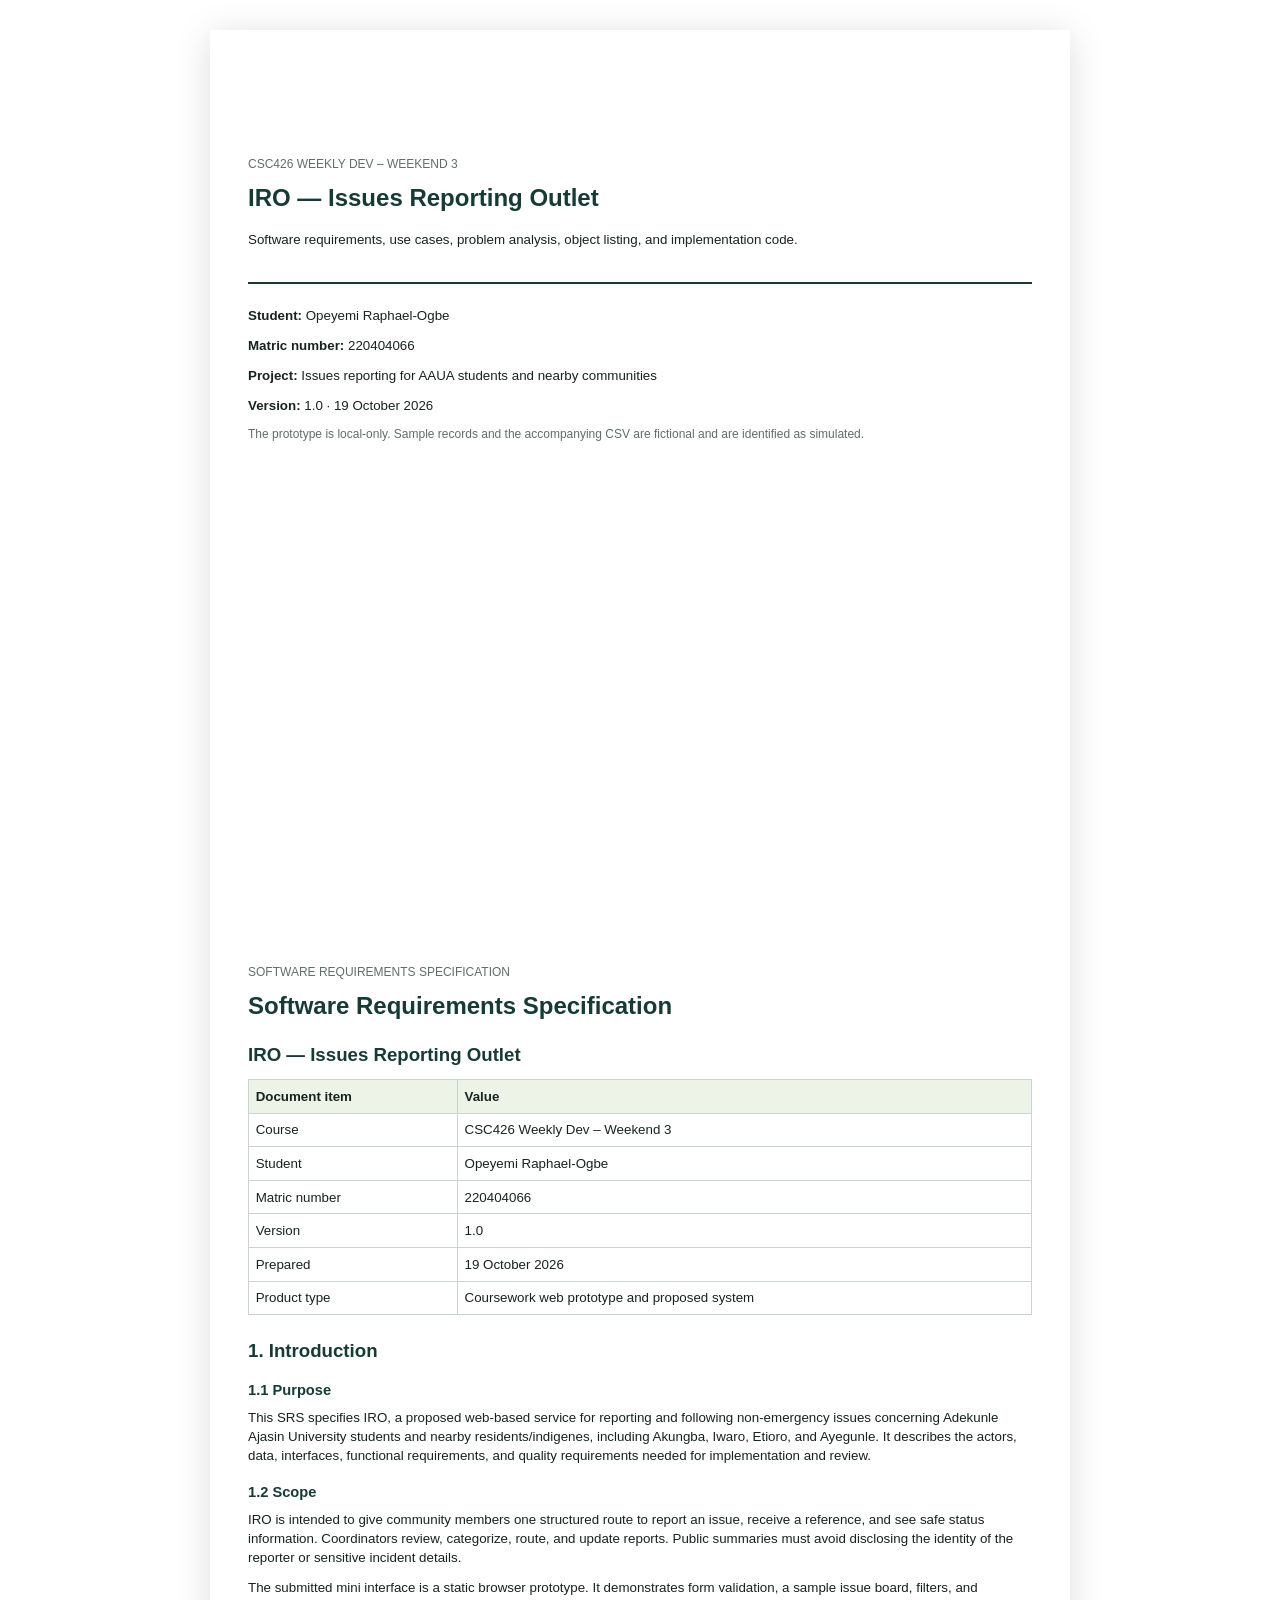
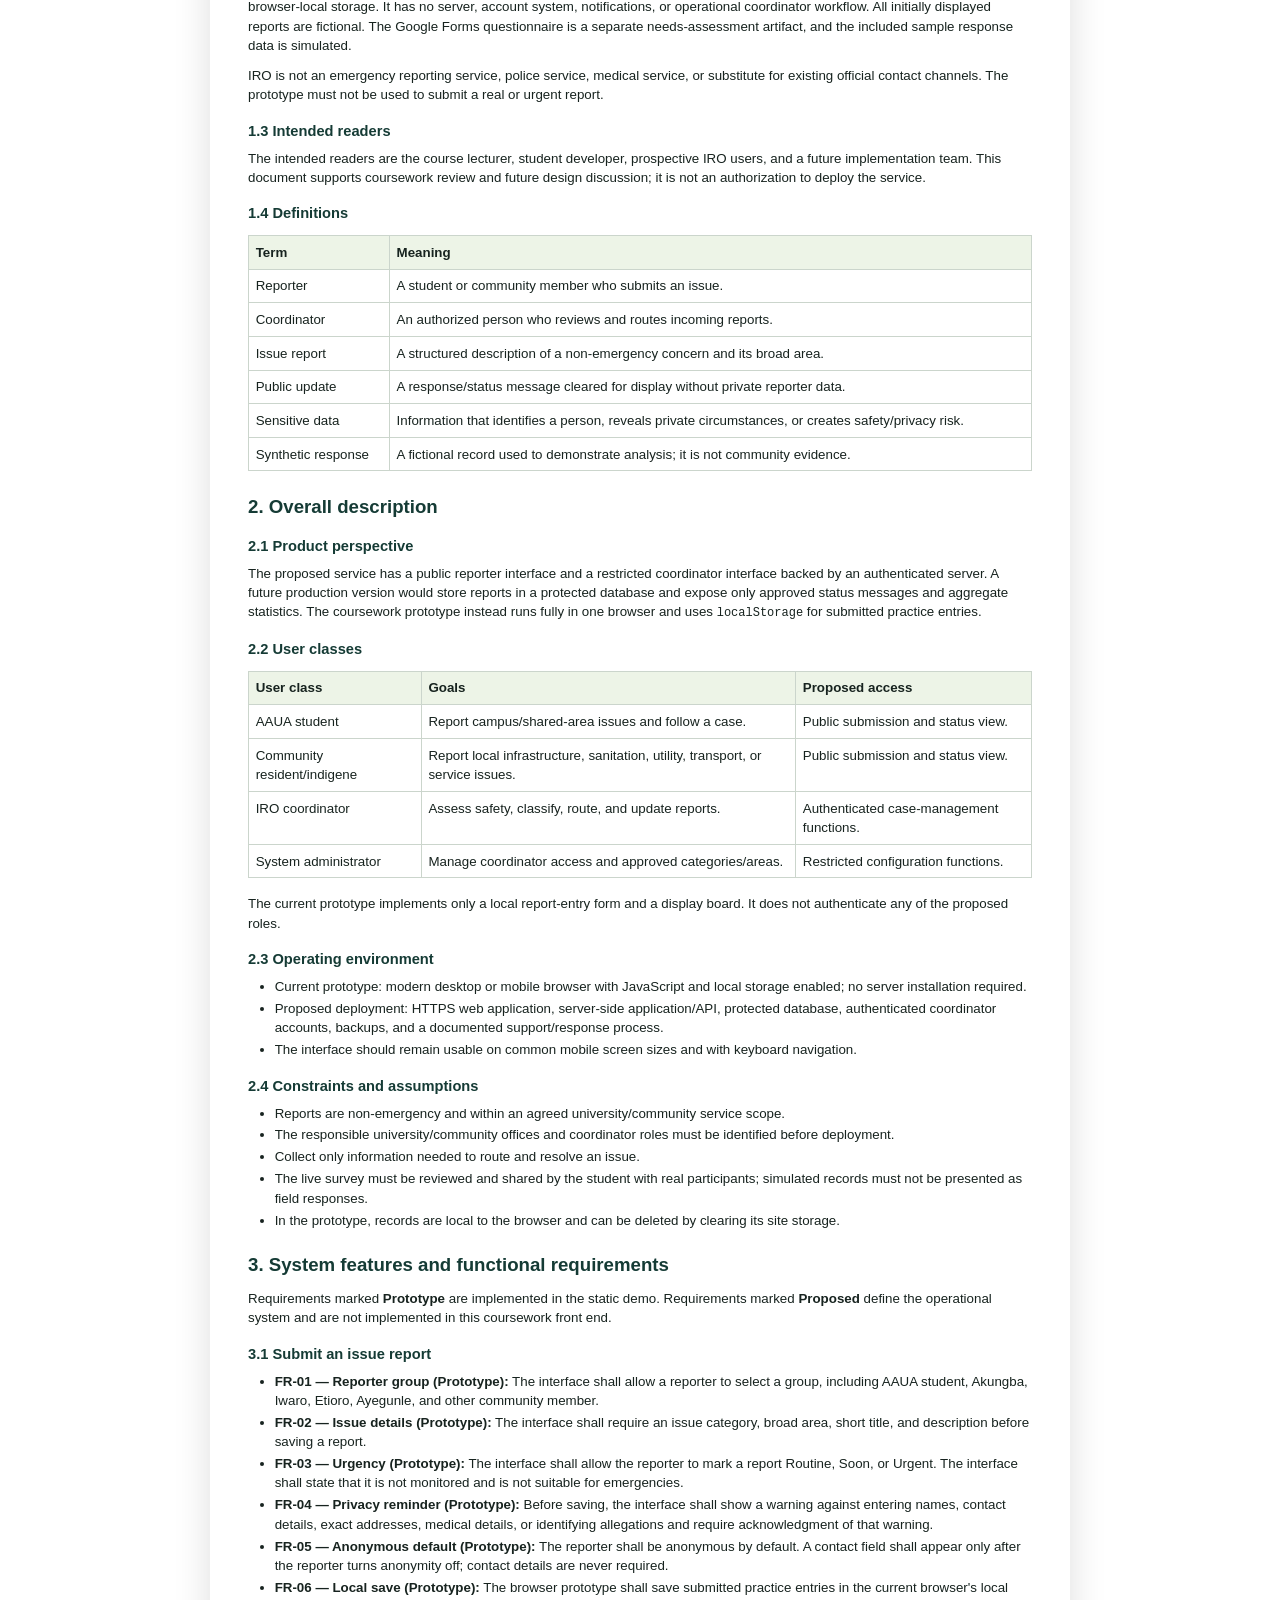
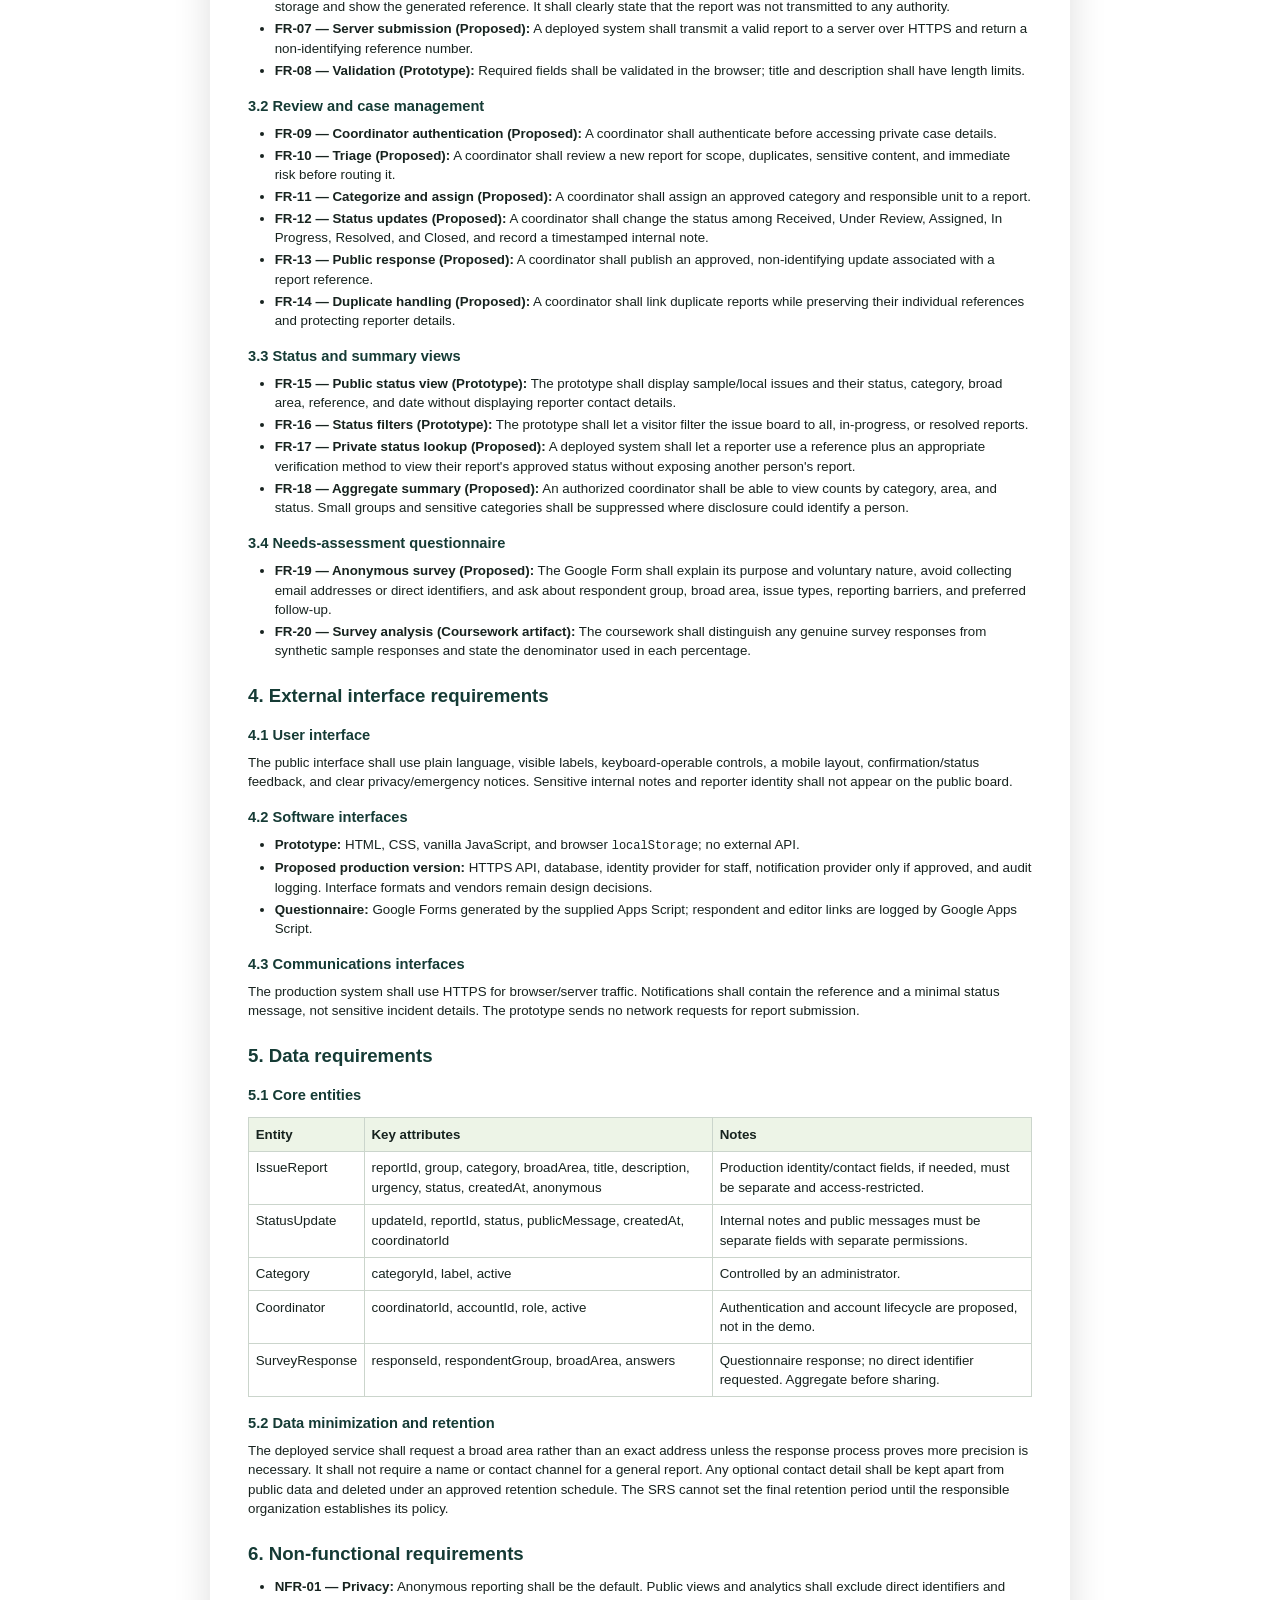
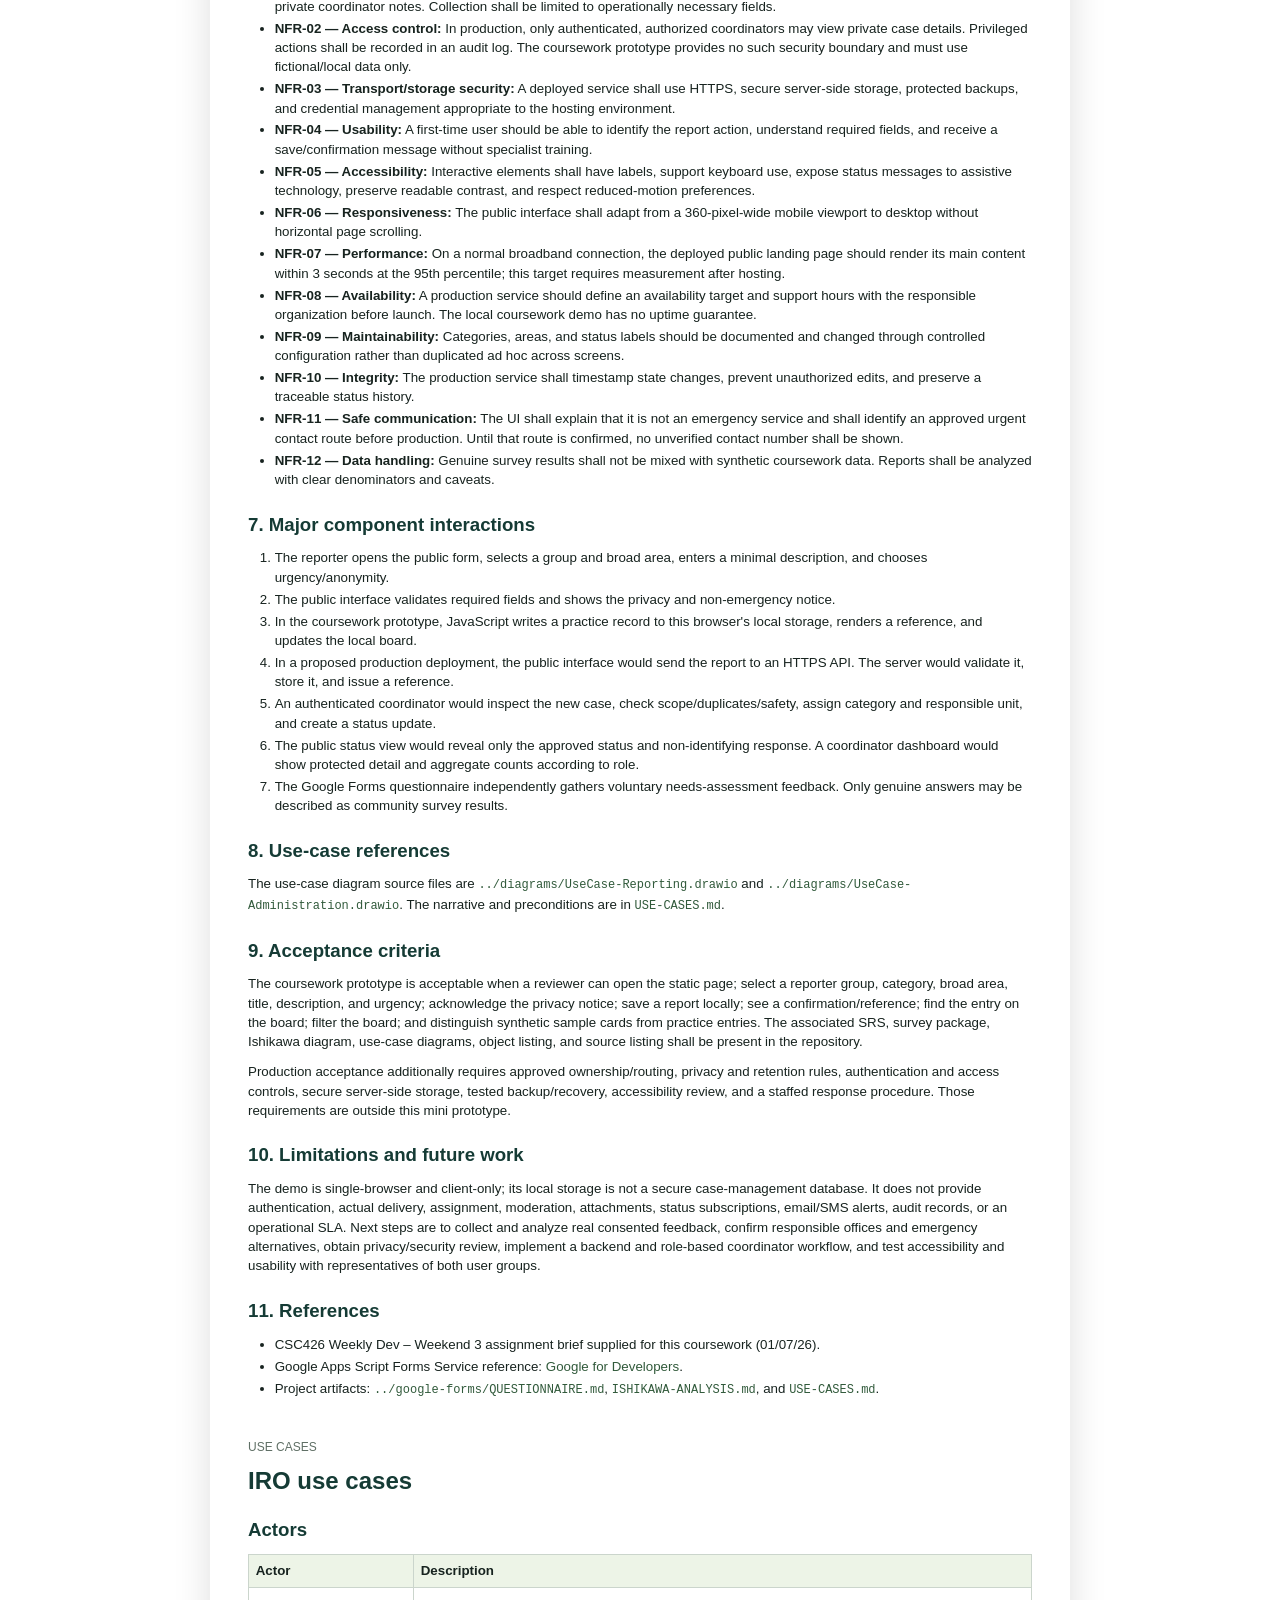
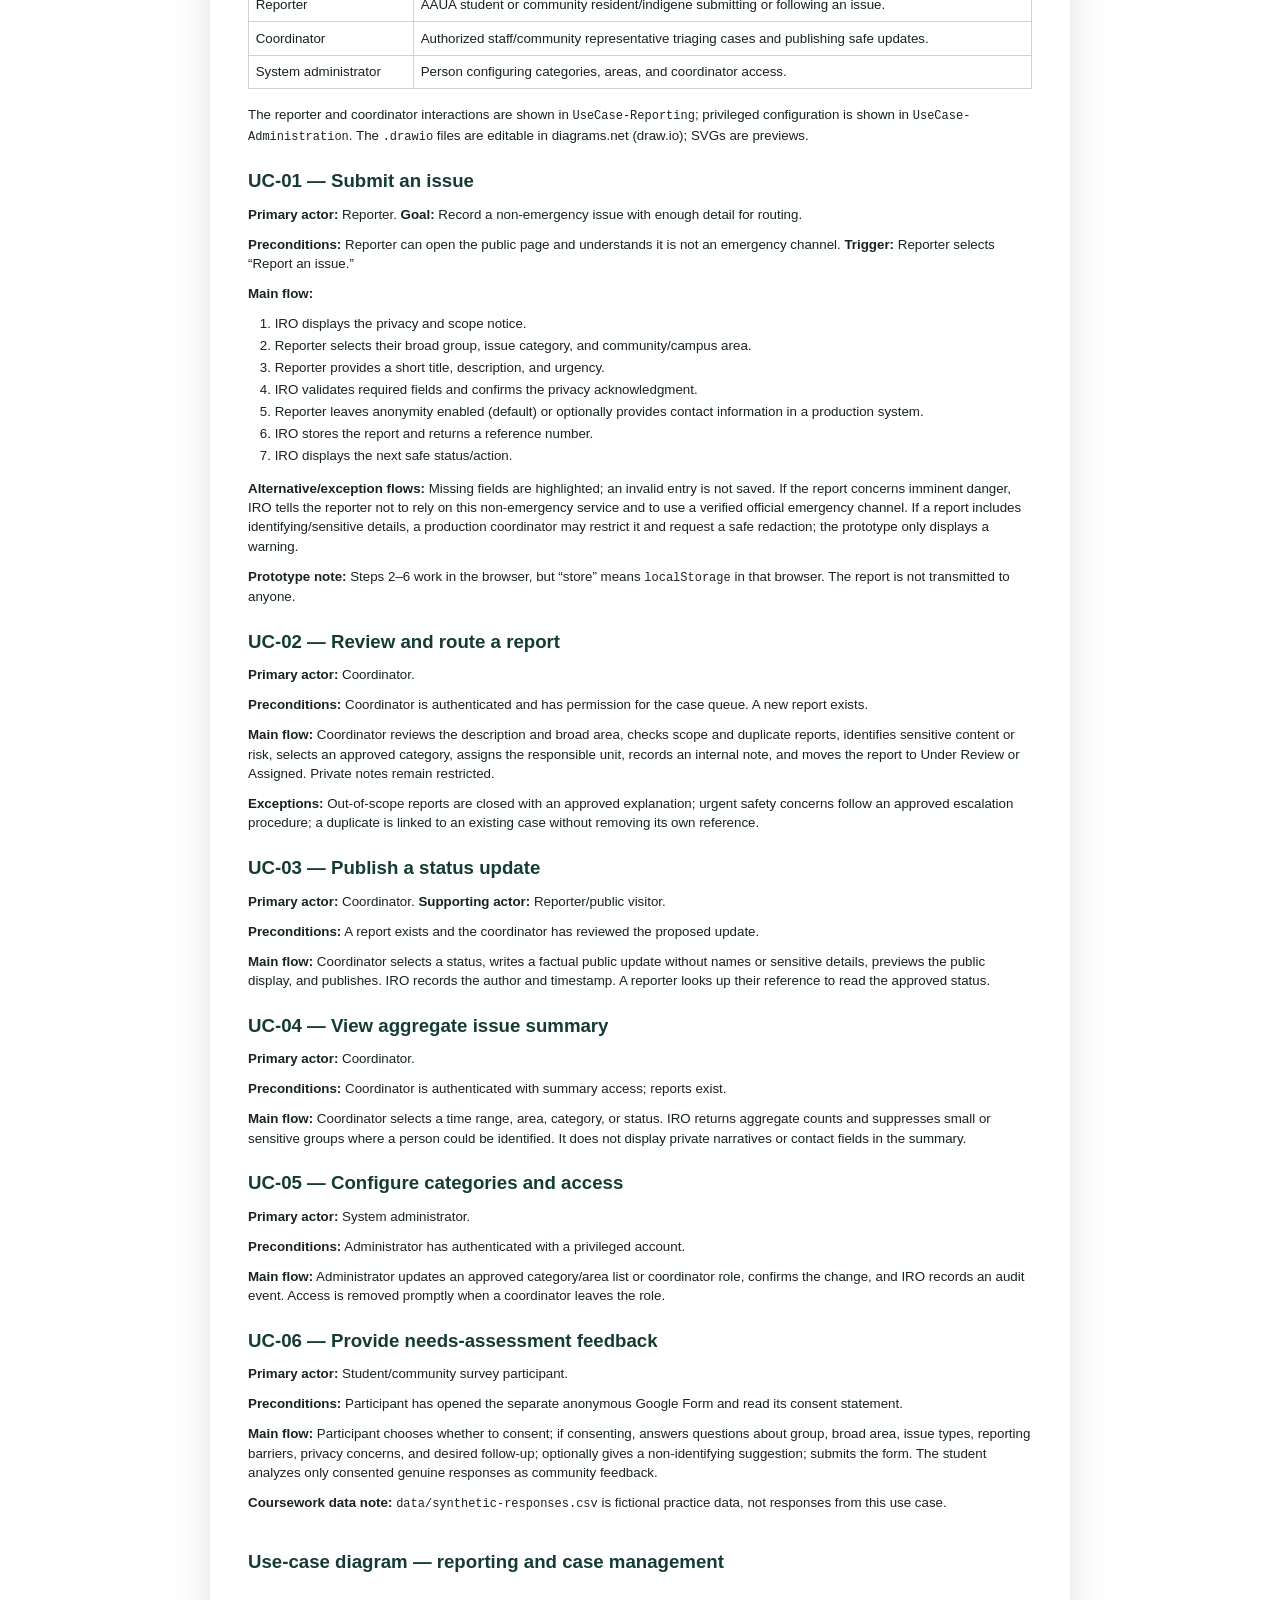
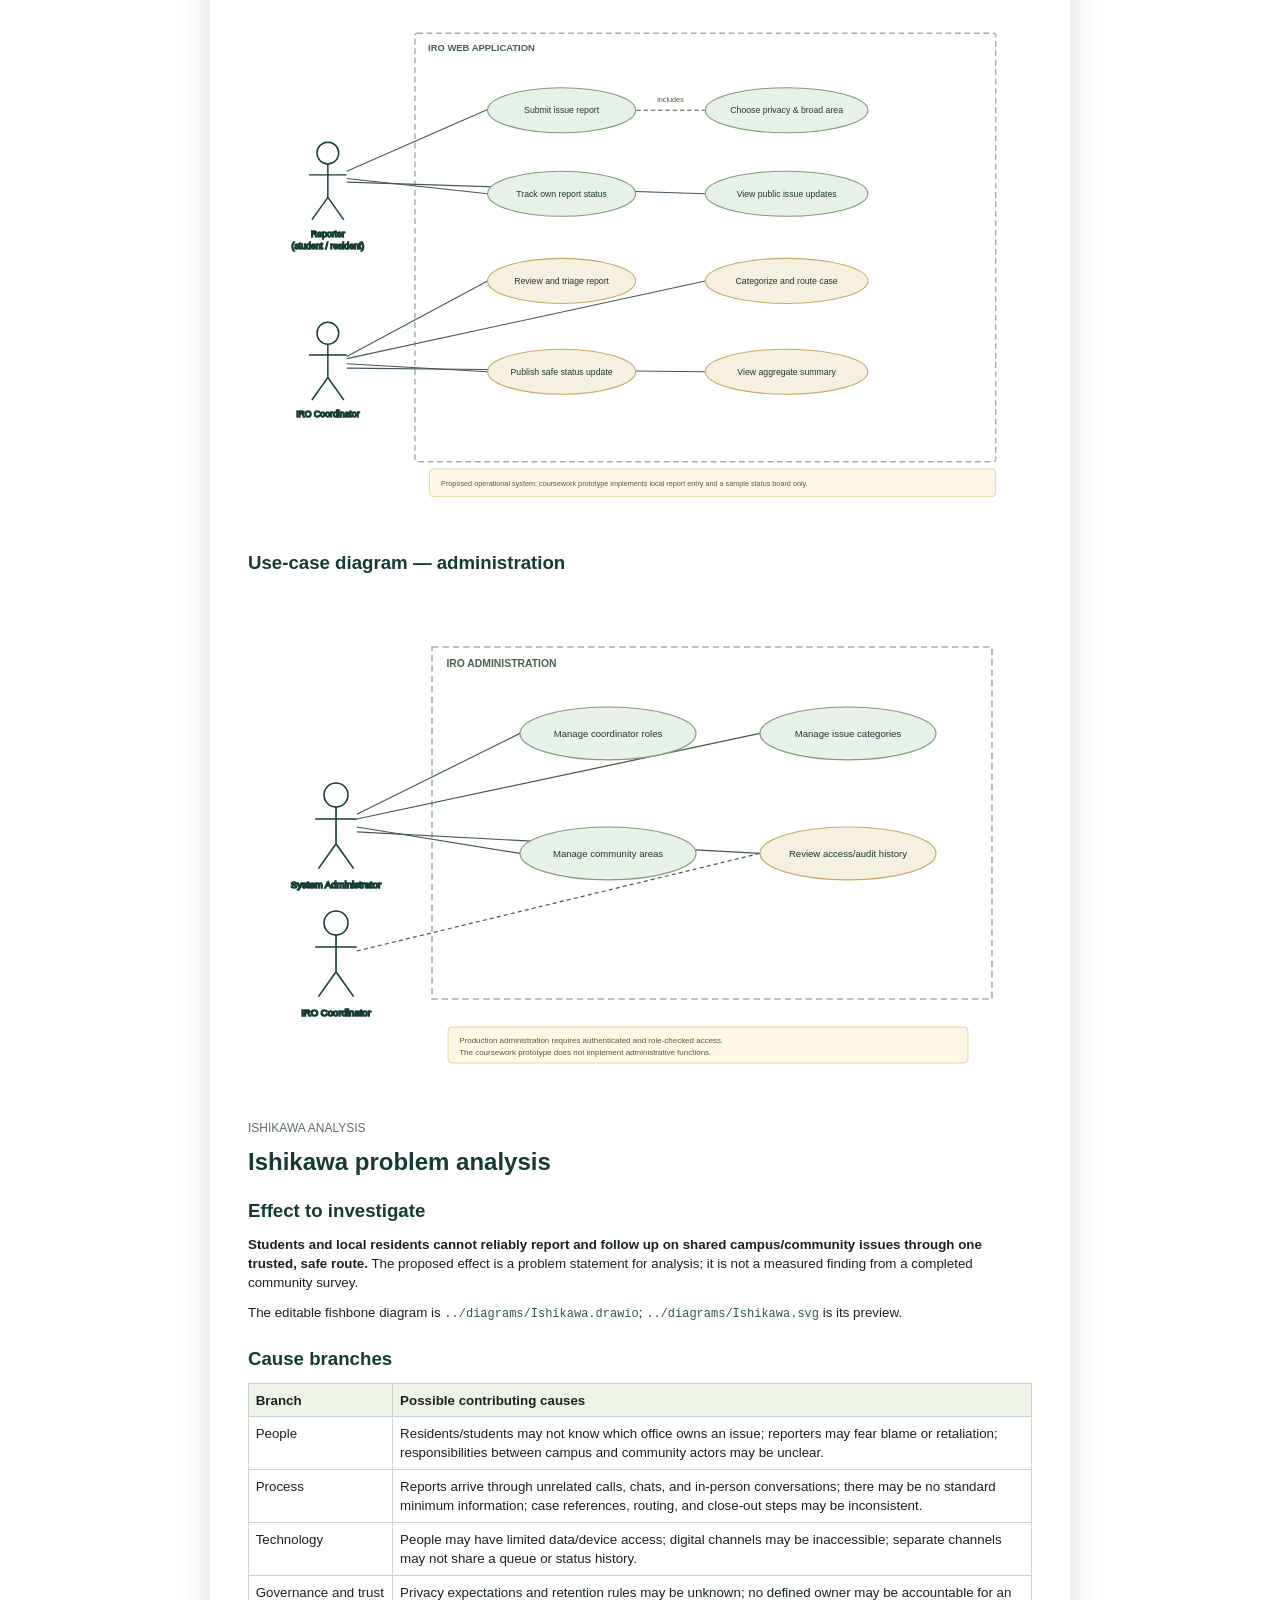
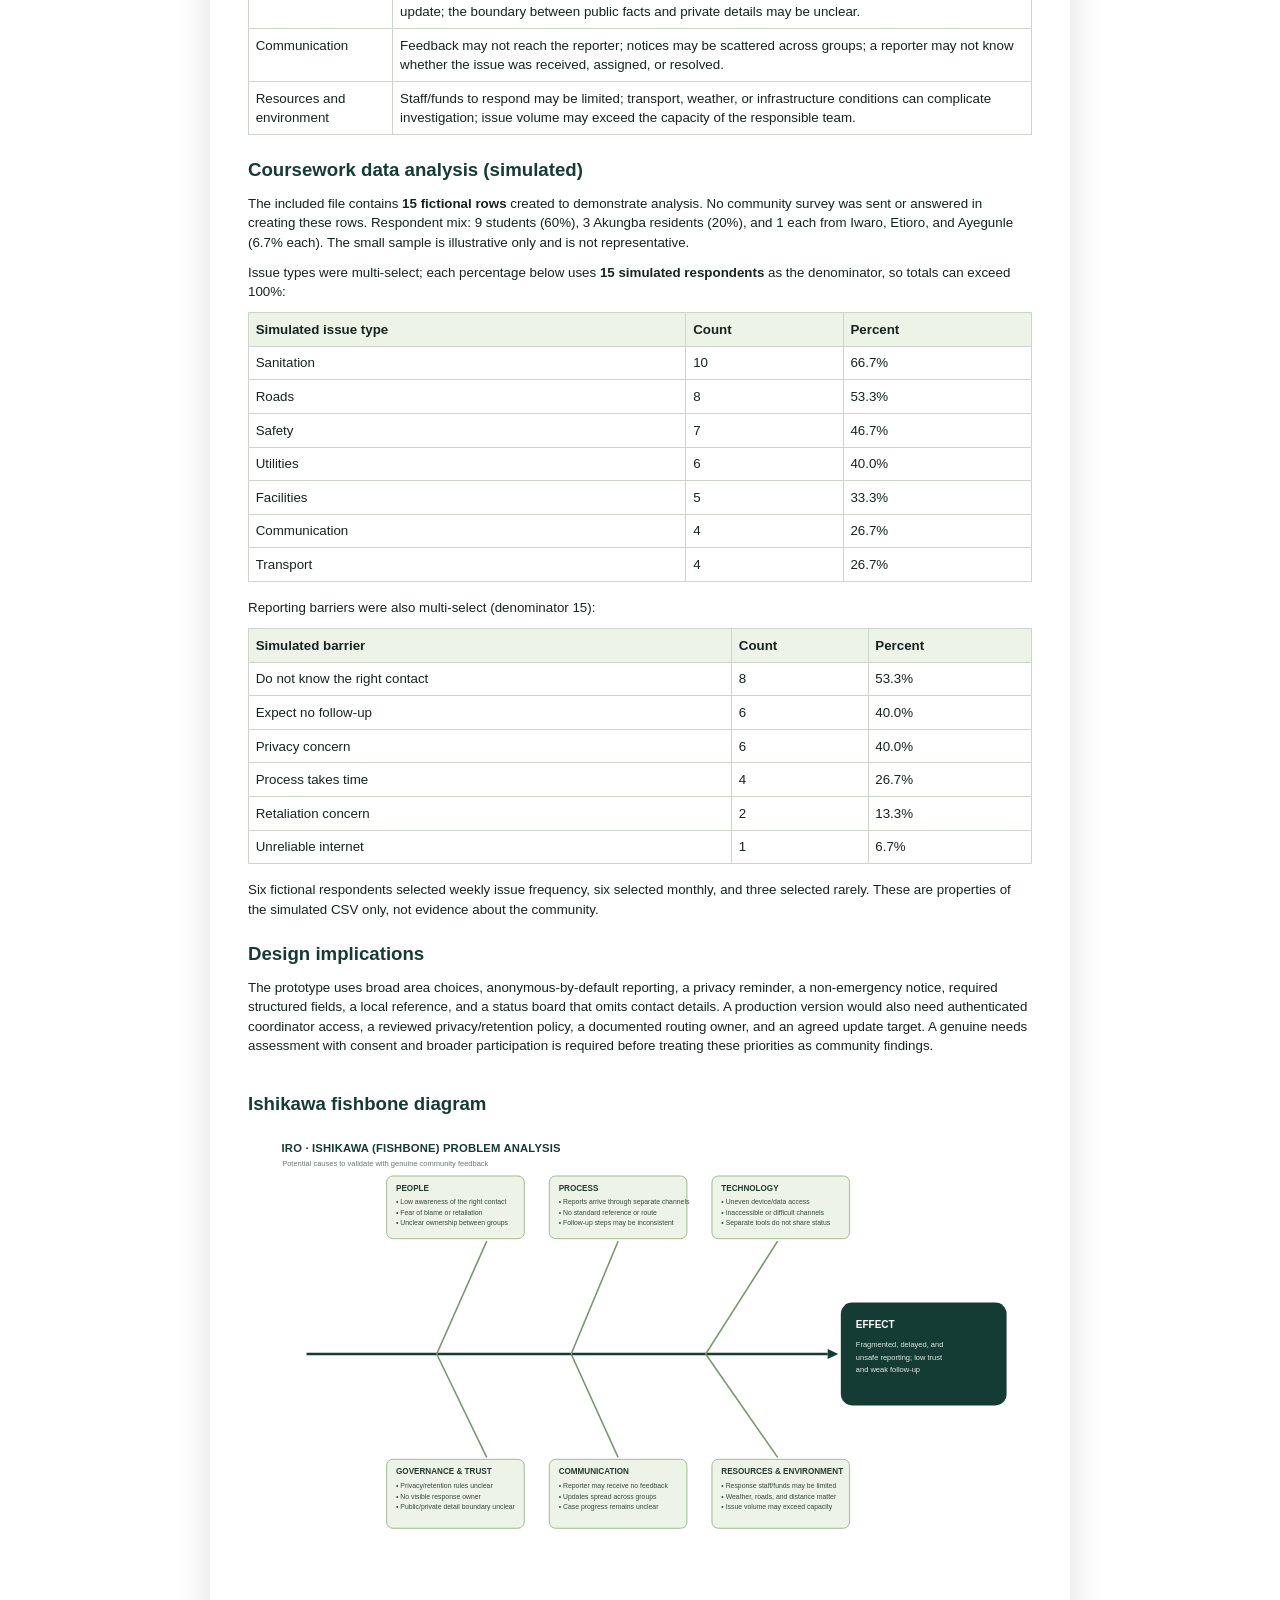
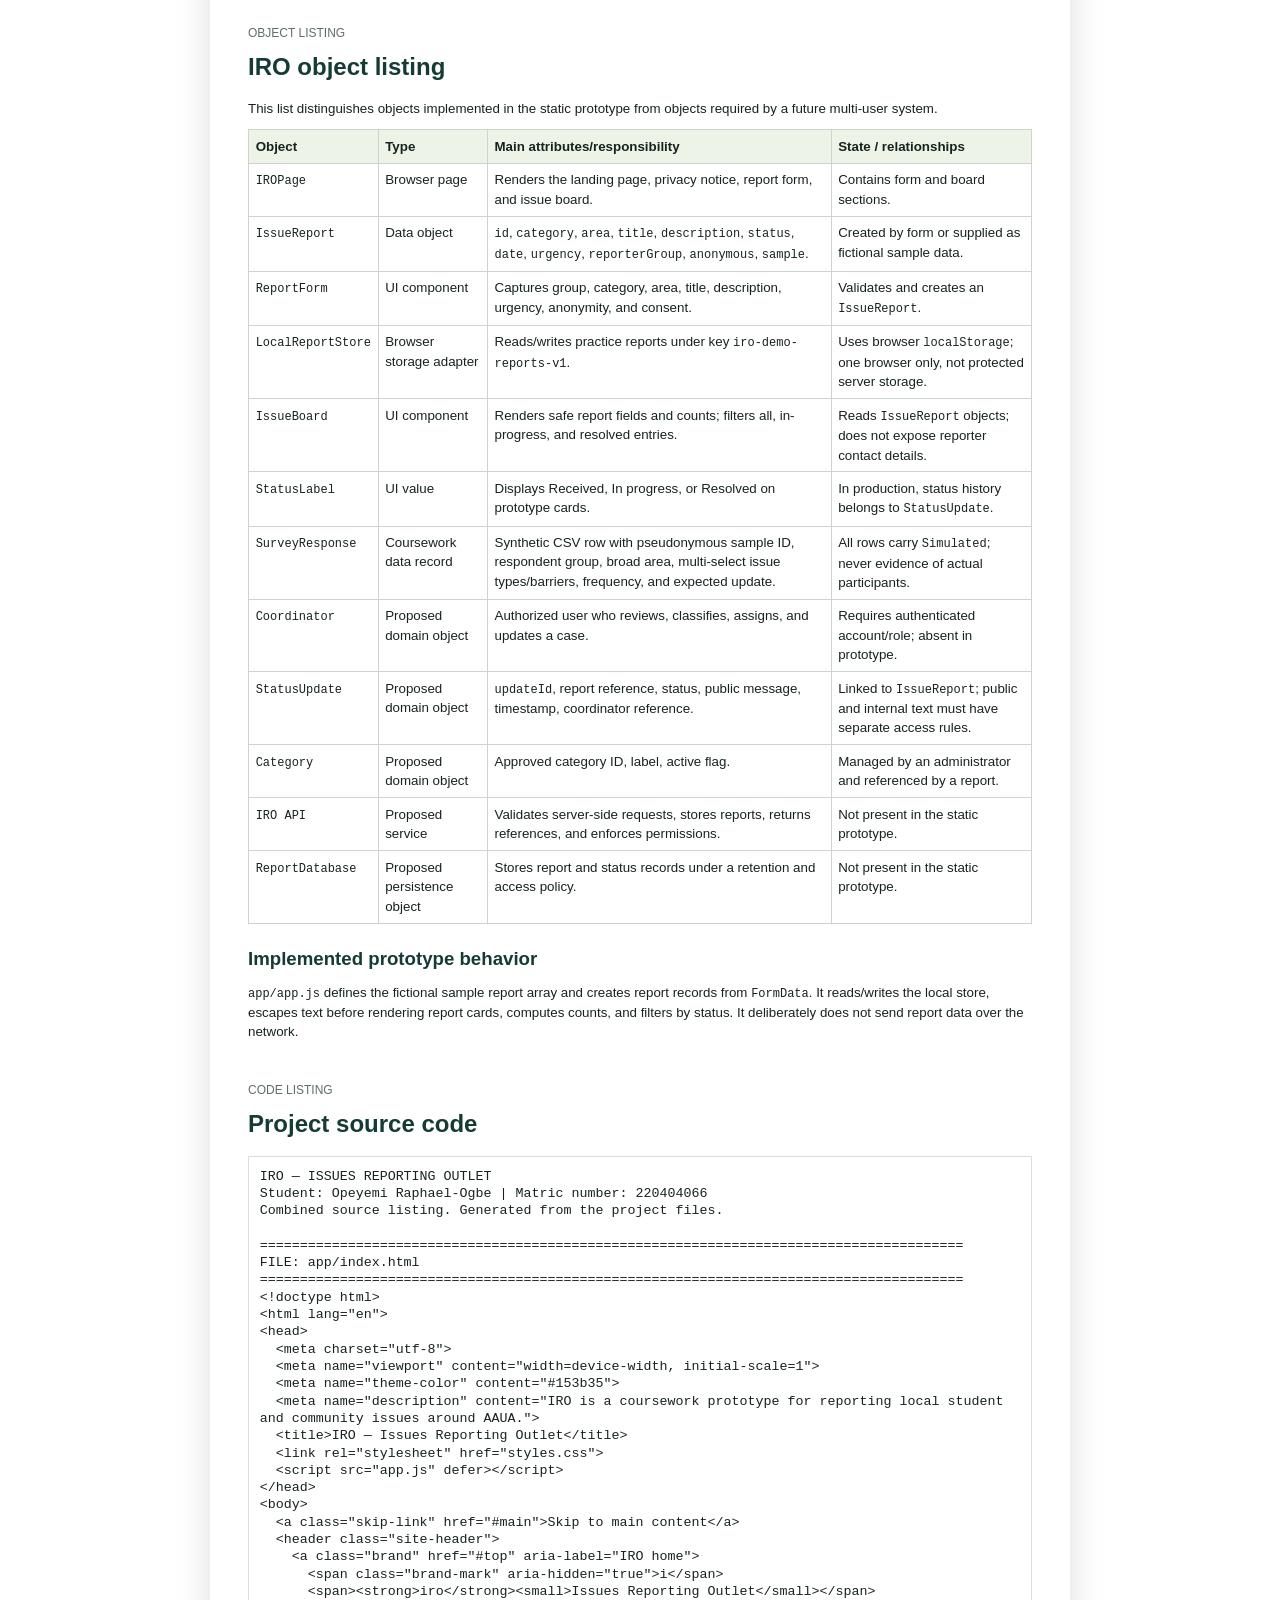
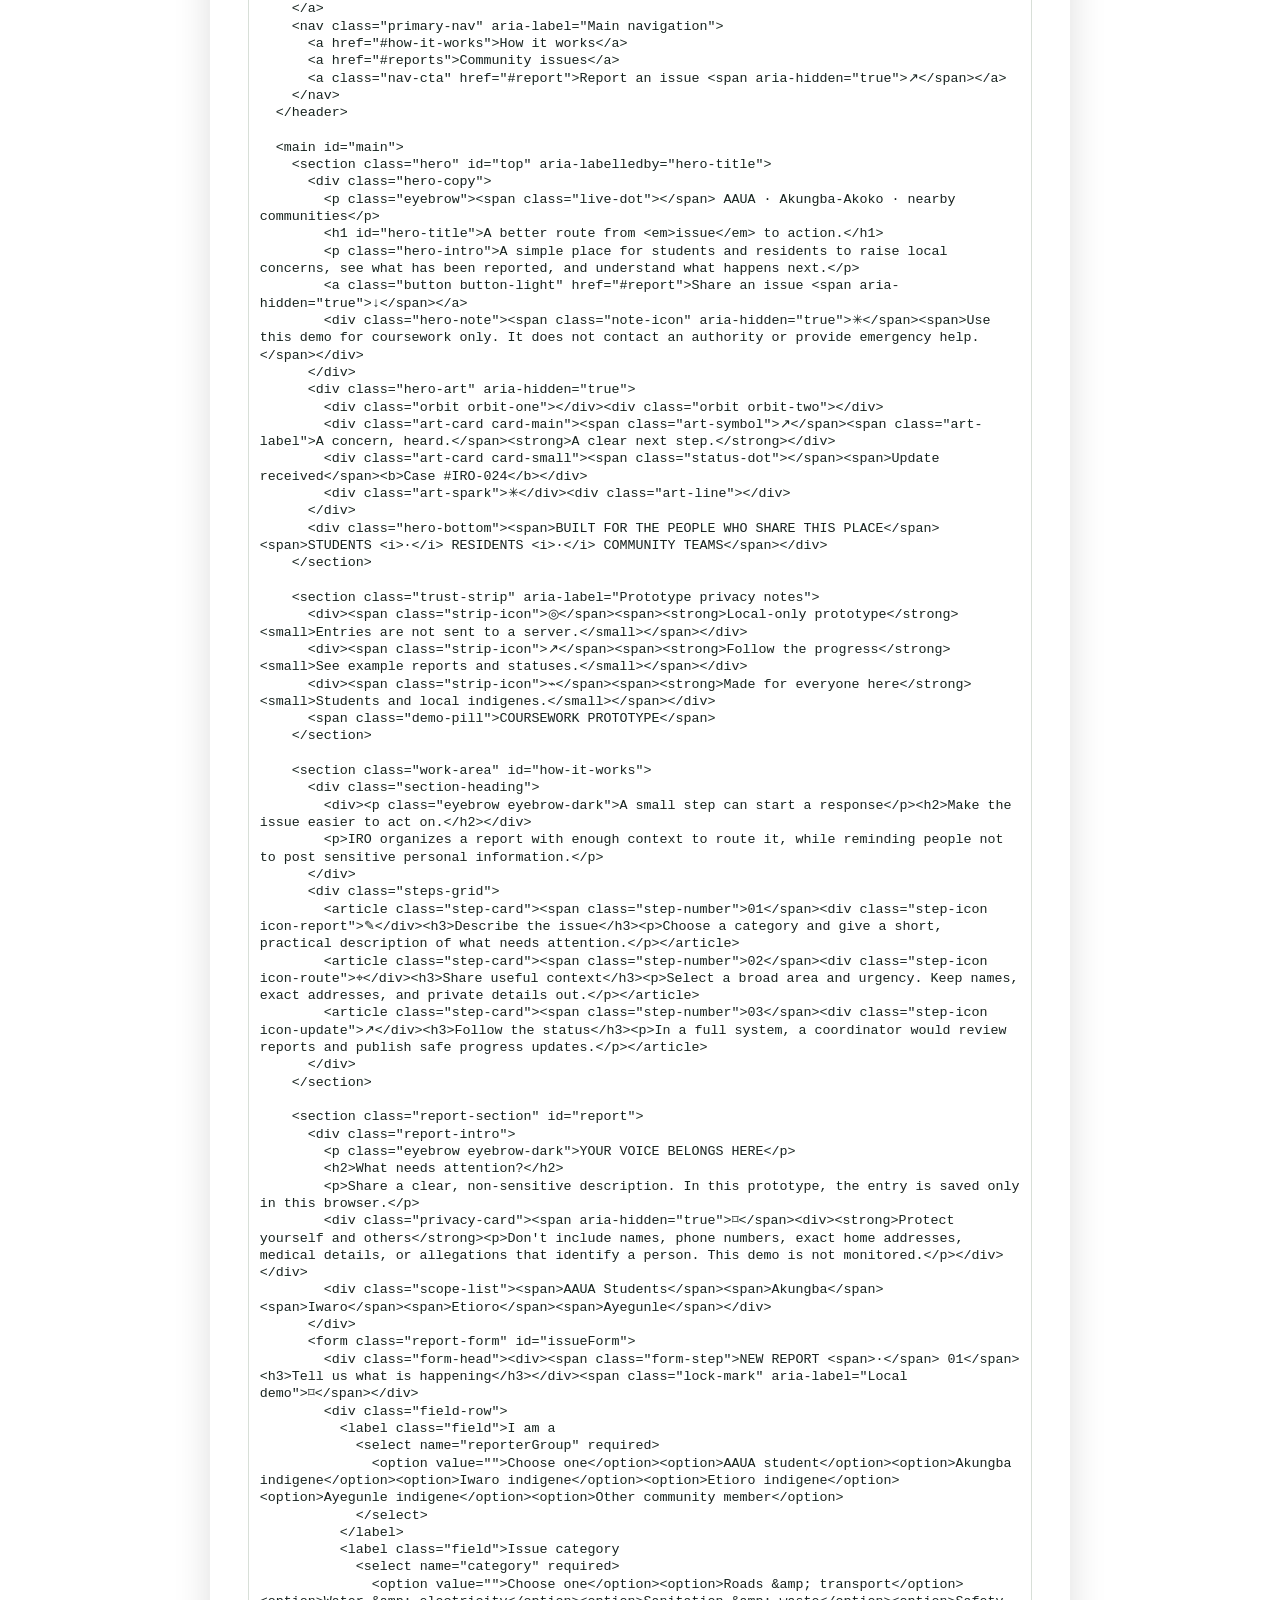
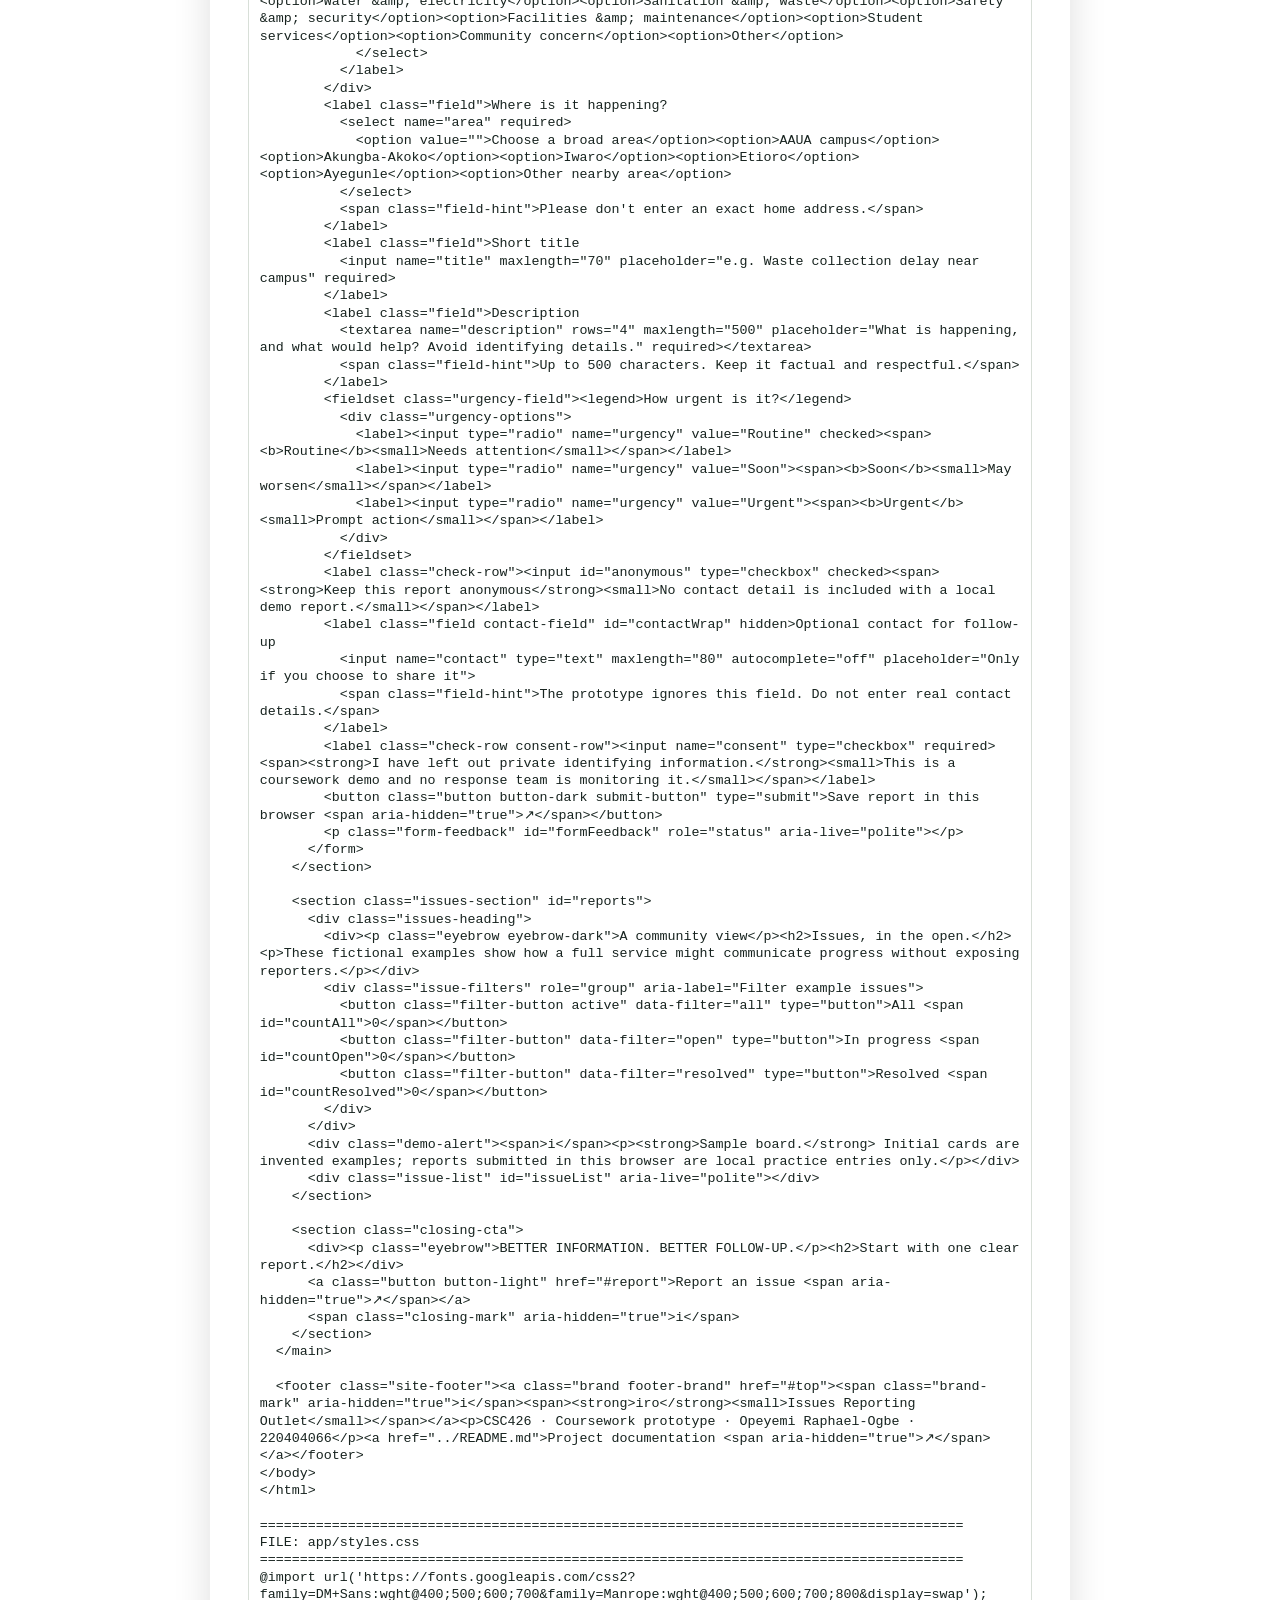
==== docs/SUBMISSION-PACK.html @ 33ea8d4f "Build IRO coursework prototype and documentation" ====
<!doctype html>
<html lang="en"><head><meta charset="utf-8"><meta name="viewport" content="width=device-width,initial-scale=1">
<title>IRO Coursework Submission Pack</title><style>
@page{size:A4;margin:16mm} @page wide{size:A4 landscape;margin:14mm}
*{box-sizing:border-box}body{font:10pt/1.45 Arial,Helvetica,sans-serif;color:#17231f;max-width:100%;margin:0}
h1{font-size:18pt;line-height:1.15;color:#153b35;margin:0 0 14pt}h2{font-size:14pt;color:#153b35;margin:16pt 0 8pt;break-after:avoid}
h3{font-size:11pt;color:#153b35;margin:12pt 0 5pt;break-after:avoid}h4{font-size:10pt;color:#153b35;margin:10pt 0 5pt}
p,li,td,th,blockquote{font-size:10pt}p{margin:5pt 0 8pt}ul,ol{padding-left:20pt;margin:5pt 0 10pt}li{margin:2pt 0}
table{border-collapse:collapse;width:100%;margin:8pt 0 12pt;break-inside:auto}tr{break-inside:avoid}td,th{border:1px solid #cbd5cc;padding:5pt;text-align:left;vertical-align:top}th{background:#edf4e7}
blockquote{margin:8pt 0;padding:7pt 11pt;border-left:3px solid #9bb78b;background:#f5f8f2}code,pre{font-family:"Courier New",monospace}pre{white-space:pre-wrap;overflow-wrap:anywhere;border:1px solid #d8dfd8;padding:8pt;line-height:1.3;break-inside:auto}code{font-size:9pt}pre code{font-size:10pt}a{color:#315a3b;text-decoration:none}hr{border:0;border-top:1px solid #ccd5cc;margin:13pt 0}
.page-break{break-before:page}.diagram-page{page:wide;break-before:page;text-align:center}.diagram-page img{width:100%;height:auto;max-height:175mm;object-fit:contain}.diagram-page h2{text-align:left}
.cover{padding-top:25mm;min-height:230mm}.cover .meta{border-top:2px solid #153b35;padding-top:12pt;margin-top:24pt}.small-note{font-size:9pt;color:#5f6f65}
@media screen{body{max-width:860px;margin:30px auto;padding:25px 38px;background:white;box-shadow:0 5px 35px #0002}.diagram-page{margin-top:35px}.page-break{margin-top:40px}}
</style></head><body>
<section class="cover"><p class="small-note">CSC426 WEEKLY DEV – WEEKEND 3</p><h1>IRO — Issues Reporting Outlet</h1><p>Software requirements, use cases, problem analysis, object listing, and implementation code.</p><div class="meta"><p><strong>Student:</strong> Opeyemi Raphael-Ogbe</p><p><strong>Matric number:</strong> 220404066</p><p><strong>Project:</strong> Issues reporting for AAUA students and nearby communities</p><p><strong>Version:</strong> 1.0 · 19 October 2026</p></div><p class="small-note">The prototype is local-only. Sample records and the accompanying CSV are fictional and are identified as simulated.</p></section>

<section class="page-break"><p class="small-note">SOFTWARE REQUIREMENTS SPECIFICATION</p><h1>Software Requirements Specification</h1>
<h2>IRO — Issues Reporting Outlet</h2>
<table><thead><tr><th>Document item</th><th>Value</th></tr></thead><tbody>
<tr><td>Course</td><td>CSC426 Weekly Dev – Weekend 3</td></tr>
<tr><td>Student</td><td>Opeyemi Raphael-Ogbe</td></tr>
<tr><td>Matric number</td><td>220404066</td></tr>
<tr><td>Version</td><td>1.0</td></tr>
<tr><td>Prepared</td><td>19 October 2026</td></tr>
<tr><td>Product type</td><td>Coursework web prototype and proposed system</td></tr>
</tbody></table>
<h2>1. Introduction</h2>
<h3>1.1 Purpose</h3>
<p>This SRS specifies IRO, a proposed web-based service for reporting and following non-emergency issues concerning Adekunle Ajasin University students and nearby residents/indigenes, including Akungba, Iwaro, Etioro, and Ayegunle. It describes the actors, data, interfaces, functional requirements, and quality requirements needed for implementation and review.</p>
<h3>1.2 Scope</h3>
<p>IRO is intended to give community members one structured route to report an issue, receive a reference, and see safe status information. Coordinators review, categorize, route, and update reports. Public summaries must avoid disclosing the identity of the reporter or sensitive incident details.</p>
<p>The submitted mini interface is a static browser prototype. It demonstrates form validation, a sample issue board, filters, and browser-local storage. It has no server, account system, notifications, or operational coordinator workflow. All initially displayed reports are fictional. The Google Forms questionnaire is a separate needs-assessment artifact, and the included sample response data is simulated.</p>
<p>IRO is not an emergency reporting service, police service, medical service, or substitute for existing official contact channels. The prototype must not be used to submit a real or urgent report.</p>
<h3>1.3 Intended readers</h3>
<p>The intended readers are the course lecturer, student developer, prospective IRO users, and a future implementation team. This document supports coursework review and future design discussion; it is not an authorization to deploy the service.</p>
<h3>1.4 Definitions</h3>
<table><thead><tr><th>Term</th><th>Meaning</th></tr></thead><tbody>
<tr><td>Reporter</td><td>A student or community member who submits an issue.</td></tr>
<tr><td>Coordinator</td><td>An authorized person who reviews and routes incoming reports.</td></tr>
<tr><td>Issue report</td><td>A structured description of a non-emergency concern and its broad area.</td></tr>
<tr><td>Public update</td><td>A response/status message cleared for display without private reporter data.</td></tr>
<tr><td>Sensitive data</td><td>Information that identifies a person, reveals private circumstances, or creates safety/privacy risk.</td></tr>
<tr><td>Synthetic response</td><td>A fictional record used to demonstrate analysis; it is not community evidence.</td></tr>
</tbody></table>
<h2>2. Overall description</h2>
<h3>2.1 Product perspective</h3>
<p>The proposed service has a public reporter interface and a restricted coordinator interface backed by an authenticated server. A future production version would store reports in a protected database and expose only approved status messages and aggregate statistics. The coursework prototype instead runs fully in one browser and uses <code>localStorage</code> for submitted practice entries.</p>
<h3>2.2 User classes</h3>
<table><thead><tr><th>User class</th><th>Goals</th><th>Proposed access</th></tr></thead><tbody>
<tr><td>AAUA student</td><td>Report campus/shared-area issues and follow a case.</td><td>Public submission and status view.</td></tr>
<tr><td>Community resident/indigene</td><td>Report local infrastructure, sanitation, utility, transport, or service issues.</td><td>Public submission and status view.</td></tr>
<tr><td>IRO coordinator</td><td>Assess safety, classify, route, and update reports.</td><td>Authenticated case-management functions.</td></tr>
<tr><td>System administrator</td><td>Manage coordinator access and approved categories/areas.</td><td>Restricted configuration functions.</td></tr>
</tbody></table>
<p>The current prototype implements only a local report-entry form and a display board. It does not authenticate any of the proposed roles.</p>
<h3>2.3 Operating environment</h3>
<ul>
<li>Current prototype: modern desktop or mobile browser with JavaScript and local storage enabled; no server installation required.</li>
<li>Proposed deployment: HTTPS web application, server-side application/API, protected database, authenticated coordinator accounts, backups, and a documented support/response process.</li>
<li>The interface should remain usable on common mobile screen sizes and with keyboard navigation.</li>
</ul>
<h3>2.4 Constraints and assumptions</h3>
<ul>
<li>Reports are non-emergency and within an agreed university/community service scope.</li>
<li>The responsible university/community offices and coordinator roles must be identified before deployment.</li>
<li>Collect only information needed to route and resolve an issue.</li>
<li>The live survey must be reviewed and shared by the student with real participants; simulated records must not be presented as field responses.</li>
<li>In the prototype, records are local to the browser and can be deleted by clearing its site storage.</li>
</ul>
<h2>3. System features and functional requirements</h2>
<p>Requirements marked <strong>Prototype</strong> are implemented in the static demo. Requirements marked <strong>Proposed</strong> define the operational system and are not implemented in this coursework front end.</p>
<h3>3.1 Submit an issue report</h3>
<ul>
<li><strong>FR-01 — Reporter group (Prototype):</strong> The interface shall allow a reporter to select a group, including AAUA student, Akungba, Iwaro, Etioro, Ayegunle, and other community member.</li>
<li><strong>FR-02 — Issue details (Prototype):</strong> The interface shall require an issue category, broad area, short title, and description before saving a report.</li>
<li><strong>FR-03 — Urgency (Prototype):</strong> The interface shall allow the reporter to mark a report Routine, Soon, or Urgent. The interface shall state that it is not monitored and is not suitable for emergencies.</li>
<li><strong>FR-04 — Privacy reminder (Prototype):</strong> Before saving, the interface shall show a warning against entering names, contact details, exact addresses, medical details, or identifying allegations and require acknowledgment of that warning.</li>
<li><strong>FR-05 — Anonymous default (Prototype):</strong> The reporter shall be anonymous by default. A contact field shall appear only after the reporter turns anonymity off; contact details are never required.</li>
<li><strong>FR-06 — Local save (Prototype):</strong> The browser prototype shall save submitted practice entries in the current browser's local storage and show the generated reference. It shall clearly state that the report was not transmitted to any authority.</li>
<li><strong>FR-07 — Server submission (Proposed):</strong> A deployed system shall transmit a valid report to a server over HTTPS and return a non-identifying reference number.</li>
<li><strong>FR-08 — Validation (Prototype):</strong> Required fields shall be validated in the browser; title and description shall have length limits.</li>
</ul>
<h3>3.2 Review and case management</h3>
<ul>
<li><strong>FR-09 — Coordinator authentication (Proposed):</strong> A coordinator shall authenticate before accessing private case details.</li>
<li><strong>FR-10 — Triage (Proposed):</strong> A coordinator shall review a new report for scope, duplicates, sensitive content, and immediate risk before routing it.</li>
<li><strong>FR-11 — Categorize and assign (Proposed):</strong> A coordinator shall assign an approved category and responsible unit to a report.</li>
<li><strong>FR-12 — Status updates (Proposed):</strong> A coordinator shall change the status among Received, Under Review, Assigned, In Progress, Resolved, and Closed, and record a timestamped internal note.</li>
<li><strong>FR-13 — Public response (Proposed):</strong> A coordinator shall publish an approved, non-identifying update associated with a report reference.</li>
<li><strong>FR-14 — Duplicate handling (Proposed):</strong> A coordinator shall link duplicate reports while preserving their individual references and protecting reporter details.</li>
</ul>
<h3>3.3 Status and summary views</h3>
<ul>
<li><strong>FR-15 — Public status view (Prototype):</strong> The prototype shall display sample/local issues and their status, category, broad area, reference, and date without displaying reporter contact details.</li>
<li><strong>FR-16 — Status filters (Prototype):</strong> The prototype shall let a visitor filter the issue board to all, in-progress, or resolved reports.</li>
<li><strong>FR-17 — Private status lookup (Proposed):</strong> A deployed system shall let a reporter use a reference plus an appropriate verification method to view their report's approved status without exposing another person's report.</li>
<li><strong>FR-18 — Aggregate summary (Proposed):</strong> An authorized coordinator shall be able to view counts by category, area, and status. Small groups and sensitive categories shall be suppressed where disclosure could identify a person.</li>
</ul>
<h3>3.4 Needs-assessment questionnaire</h3>
<ul>
<li><strong>FR-19 — Anonymous survey (Proposed):</strong> The Google Form shall explain its purpose and voluntary nature, avoid collecting email addresses or direct identifiers, and ask about respondent group, broad area, issue types, reporting barriers, and preferred follow-up.</li>
<li><strong>FR-20 — Survey analysis (Coursework artifact):</strong> The coursework shall distinguish any genuine survey responses from synthetic sample responses and state the denominator used in each percentage.</li>
</ul>
<h2>4. External interface requirements</h2>
<h3>4.1 User interface</h3>
<p>The public interface shall use plain language, visible labels, keyboard-operable controls, a mobile layout, confirmation/status feedback, and clear privacy/emergency notices. Sensitive internal notes and reporter identity shall not appear on the public board.</p>
<h3>4.2 Software interfaces</h3>
<ul>
<li><strong>Prototype:</strong> HTML, CSS, vanilla JavaScript, and browser <code>localStorage</code>; no external API.</li>
<li><strong>Proposed production version:</strong> HTTPS API, database, identity provider for staff, notification provider only if approved, and audit logging. Interface formats and vendors remain design decisions.</li>
<li><strong>Questionnaire:</strong> Google Forms generated by the supplied Apps Script; respondent and editor links are logged by Google Apps Script.</li>
</ul>
<h3>4.3 Communications interfaces</h3>
<p>The production system shall use HTTPS for browser/server traffic. Notifications shall contain the reference and a minimal status message, not sensitive incident details. The prototype sends no network requests for report submission.</p>
<h2>5. Data requirements</h2>
<h3>5.1 Core entities</h3>
<table><thead><tr><th>Entity</th><th>Key attributes</th><th>Notes</th></tr></thead><tbody>
<tr><td>IssueReport</td><td>reportId, group, category, broadArea, title, description, urgency, status, createdAt, anonymous</td><td>Production identity/contact fields, if needed, must be separate and access-restricted.</td></tr>
<tr><td>StatusUpdate</td><td>updateId, reportId, status, publicMessage, createdAt, coordinatorId</td><td>Internal notes and public messages must be separate fields with separate permissions.</td></tr>
<tr><td>Category</td><td>categoryId, label, active</td><td>Controlled by an administrator.</td></tr>
<tr><td>Coordinator</td><td>coordinatorId, accountId, role, active</td><td>Authentication and account lifecycle are proposed, not in the demo.</td></tr>
<tr><td>SurveyResponse</td><td>responseId, respondentGroup, broadArea, answers</td><td>Questionnaire response; no direct identifier requested. Aggregate before sharing.</td></tr>
</tbody></table>
<h3>5.2 Data minimization and retention</h3>
<p>The deployed service shall request a broad area rather than an exact address unless the response process proves more precision is necessary. It shall not require a name or contact channel for a general report. Any optional contact detail shall be kept apart from public data and deleted under an approved retention schedule. The SRS cannot set the final retention period until the responsible organization establishes its policy.</p>
<h2>6. Non-functional requirements</h2>
<ul>
<li><strong>NFR-01 — Privacy:</strong> Anonymous reporting shall be the default. Public views and analytics shall exclude direct identifiers and private coordinator notes. Collection shall be limited to operationally necessary fields.</li>
<li><strong>NFR-02 — Access control:</strong> In production, only authenticated, authorized coordinators may view private case details. Privileged actions shall be recorded in an audit log. The coursework prototype provides no such security boundary and must use fictional/local data only.</li>
<li><strong>NFR-03 — Transport/storage security:</strong> A deployed service shall use HTTPS, secure server-side storage, protected backups, and credential management appropriate to the hosting environment.</li>
<li><strong>NFR-04 — Usability:</strong> A first-time user should be able to identify the report action, understand required fields, and receive a save/confirmation message without specialist training.</li>
<li><strong>NFR-05 — Accessibility:</strong> Interactive elements shall have labels, support keyboard use, expose status messages to assistive technology, preserve readable contrast, and respect reduced-motion preferences.</li>
<li><strong>NFR-06 — Responsiveness:</strong> The public interface shall adapt from a 360-pixel-wide mobile viewport to desktop without horizontal page scrolling.</li>
<li><strong>NFR-07 — Performance:</strong> On a normal broadband connection, the deployed public landing page should render its main content within 3 seconds at the 95th percentile; this target requires measurement after hosting.</li>
<li><strong>NFR-08 — Availability:</strong> A production service should define an availability target and support hours with the responsible organization before launch. The local coursework demo has no uptime guarantee.</li>
<li><strong>NFR-09 — Maintainability:</strong> Categories, areas, and status labels should be documented and changed through controlled configuration rather than duplicated ad hoc across screens.</li>
<li><strong>NFR-10 — Integrity:</strong> The production service shall timestamp state changes, prevent unauthorized edits, and preserve a traceable status history.</li>
<li><strong>NFR-11 — Safe communication:</strong> The UI shall explain that it is not an emergency service and shall identify an approved urgent contact route before production. Until that route is confirmed, no unverified contact number shall be shown.</li>
<li><strong>NFR-12 — Data handling:</strong> Genuine survey results shall not be mixed with synthetic coursework data. Reports shall be analyzed with clear denominators and caveats.</li>
</ul>
<h2>7. Major component interactions</h2>
<ol>
<li>The reporter opens the public form, selects a group and broad area, enters a minimal description, and chooses urgency/anonymity.</li>
<li>The public interface validates required fields and shows the privacy and non-emergency notice.</li>
<li>In the coursework prototype, JavaScript writes a practice record to this browser's local storage, renders a reference, and updates the local board.</li>
<li>In a proposed production deployment, the public interface would send the report to an HTTPS API. The server would validate it, store it, and issue a reference.</li>
<li>An authenticated coordinator would inspect the new case, check scope/duplicates/safety, assign category and responsible unit, and create a status update.</li>
<li>The public status view would reveal only the approved status and non-identifying response. A coordinator dashboard would show protected detail and aggregate counts according to role.</li>
<li>The Google Forms questionnaire independently gathers voluntary needs-assessment feedback. Only genuine answers may be described as community survey results.</li>
</ol>
<h2>8. Use-case references</h2>
<p>The use-case diagram source files are <a href="../diagrams/UseCase-Reporting.drawio"><code>../diagrams/UseCase-Reporting.drawio</code></a> and <a href="../diagrams/UseCase-Administration.drawio"><code>../diagrams/UseCase-Administration.drawio</code></a>. The narrative and preconditions are in <a href="USE-CASES.md"><code>USE-CASES.md</code></a>.</p>
<h2>9. Acceptance criteria</h2>
<p>The coursework prototype is acceptable when a reviewer can open the static page; select a reporter group, category, broad area, title, description, and urgency; acknowledge the privacy notice; save a report locally; see a confirmation/reference; find the entry on the board; filter the board; and distinguish synthetic sample cards from practice entries. The associated SRS, survey package, Ishikawa diagram, use-case diagrams, object listing, and source listing shall be present in the repository.</p>
<p>Production acceptance additionally requires approved ownership/routing, privacy and retention rules, authentication and access controls, secure server-side storage, tested backup/recovery, accessibility review, and a staffed response procedure. Those requirements are outside this mini prototype.</p>
<h2>10. Limitations and future work</h2>
<p>The demo is single-browser and client-only; its local storage is not a secure case-management database. It does not provide authentication, actual delivery, assignment, moderation, attachments, status subscriptions, email/SMS alerts, audit records, or an operational SLA. Next steps are to collect and analyze real consented feedback, confirm responsible offices and emergency alternatives, obtain privacy/security review, implement a backend and role-based coordinator workflow, and test accessibility and usability with representatives of both user groups.</p>
<h2>11. References</h2>
<ul>
<li>CSC426 Weekly Dev – Weekend 3 assignment brief supplied for this coursework (01/07/26).</li>
<li>Google Apps Script Forms Service reference: <a href="https://developers.google.com/apps-script/reference/forms">Google for Developers</a>.</li>
<li>Project artifacts: <a href="../google-forms/QUESTIONNAIRE.md"><code>../google-forms/QUESTIONNAIRE.md</code></a>, <a href="ISHIKAWA-ANALYSIS.md"><code>ISHIKAWA-ANALYSIS.md</code></a>, and <a href="USE-CASES.md"><code>USE-CASES.md</code></a>.</li>
</ul></section>
<section class="page-break"><p class="small-note">USE CASES</p><h1>IRO use cases</h1>
<h2>Actors</h2>
<table><thead><tr><th>Actor</th><th>Description</th></tr></thead><tbody>
<tr><td>Reporter</td><td>AAUA student or community resident/indigene submitting or following an issue.</td></tr>
<tr><td>Coordinator</td><td>Authorized staff/community representative triaging cases and publishing safe updates.</td></tr>
<tr><td>System administrator</td><td>Person configuring categories, areas, and coordinator access.</td></tr>
</tbody></table>
<p>The reporter and coordinator interactions are shown in <code>UseCase-Reporting</code>; privileged configuration is shown in <code>UseCase-Administration</code>. The <code>.drawio</code> files are editable in diagrams.net (draw.io); SVGs are previews.</p>
<h2>UC-01 — Submit an issue</h2>
<p><strong>Primary actor:</strong> Reporter. <strong>Goal:</strong> Record a non-emergency issue with enough detail for routing.</p>
<p><strong>Preconditions:</strong> Reporter can open the public page and understands it is not an emergency channel. <strong>Trigger:</strong> Reporter selects “Report an issue.”</p>
<p><strong>Main flow:</strong></p>
<ol>
<li>IRO displays the privacy and scope notice.</li>
<li>Reporter selects their broad group, issue category, and community/campus area.</li>
<li>Reporter provides a short title, description, and urgency.</li>
<li>IRO validates required fields and confirms the privacy acknowledgment.</li>
<li>Reporter leaves anonymity enabled (default) or optionally provides contact information in a production system.</li>
<li>IRO stores the report and returns a reference number.</li>
<li>IRO displays the next safe status/action.</li>
</ol>
<p><strong>Alternative/exception flows:</strong> Missing fields are highlighted; an invalid entry is not saved. If the report concerns imminent danger, IRO tells the reporter not to rely on this non-emergency service and to use a verified official emergency channel. If a report includes identifying/sensitive details, a production coordinator may restrict it and request a safe redaction; the prototype only displays a warning.</p>
<p><strong>Prototype note:</strong> Steps 2–6 work in the browser, but “store” means <code>localStorage</code> in that browser. The report is not transmitted to anyone.</p>
<h2>UC-02 — Review and route a report</h2>
<p><strong>Primary actor:</strong> Coordinator.</p>
<p><strong>Preconditions:</strong> Coordinator is authenticated and has permission for the case queue. A new report exists.</p>
<p><strong>Main flow:</strong> Coordinator reviews the description and broad area, checks scope and duplicate reports, identifies sensitive content or risk, selects an approved category, assigns the responsible unit, records an internal note, and moves the report to Under Review or Assigned. Private notes remain restricted.</p>
<p><strong>Exceptions:</strong> Out-of-scope reports are closed with an approved explanation; urgent safety concerns follow an approved escalation procedure; a duplicate is linked to an existing case without removing its own reference.</p>
<h2>UC-03 — Publish a status update</h2>
<p><strong>Primary actor:</strong> Coordinator. <strong>Supporting actor:</strong> Reporter/public visitor.</p>
<p><strong>Preconditions:</strong> A report exists and the coordinator has reviewed the proposed update.</p>
<p><strong>Main flow:</strong> Coordinator selects a status, writes a factual public update without names or sensitive details, previews the public display, and publishes. IRO records the author and timestamp. A reporter looks up their reference to read the approved status.</p>
<h2>UC-04 — View aggregate issue summary</h2>
<p><strong>Primary actor:</strong> Coordinator.</p>
<p><strong>Preconditions:</strong> Coordinator is authenticated with summary access; reports exist.</p>
<p><strong>Main flow:</strong> Coordinator selects a time range, area, category, or status. IRO returns aggregate counts and suppresses small or sensitive groups where a person could be identified. It does not display private narratives or contact fields in the summary.</p>
<h2>UC-05 — Configure categories and access</h2>
<p><strong>Primary actor:</strong> System administrator.</p>
<p><strong>Preconditions:</strong> Administrator has authenticated with a privileged account.</p>
<p><strong>Main flow:</strong> Administrator updates an approved category/area list or coordinator role, confirms the change, and IRO records an audit event. Access is removed promptly when a coordinator leaves the role.</p>
<h2>UC-06 — Provide needs-assessment feedback</h2>
<p><strong>Primary actor:</strong> Student/community survey participant.</p>
<p><strong>Preconditions:</strong> Participant has opened the separate anonymous Google Form and read its consent statement.</p>
<p><strong>Main flow:</strong> Participant chooses whether to consent; if consenting, answers questions about group, broad area, issue types, reporting barriers, privacy concerns, and desired follow-up; optionally gives a non-identifying suggestion; submits the form. The student analyzes only consented genuine responses as community feedback.</p>
<p><strong>Coursework data note:</strong> <code>data/synthetic-responses.csv</code> is fictional practice data, not responses from this use case.</p></section>
<section class="diagram-page"><h2>Use-case diagram — reporting and case management</h2><img src="../diagrams/UseCase-Reporting.svg" alt="IRO reporting and case management use-case diagram"></section>
<section class="diagram-page"><h2>Use-case diagram — administration</h2><img src="../diagrams/UseCase-Administration.svg" alt="IRO administration use-case diagram"></section>
<section class="page-break"><p class="small-note">ISHIKAWA ANALYSIS</p><h1>Ishikawa problem analysis</h1>
<h2>Effect to investigate</h2>
<p><strong>Students and local residents cannot reliably report and follow up on shared campus/community issues through one trusted, safe route.</strong> The proposed effect is a problem statement for analysis; it is not a measured finding from a completed community survey.</p>
<p>The editable fishbone diagram is <a href="../diagrams/Ishikawa.drawio"><code>../diagrams/Ishikawa.drawio</code></a>; <a href="../diagrams/Ishikawa.svg"><code>../diagrams/Ishikawa.svg</code></a> is its preview.</p>
<h2>Cause branches</h2>
<table><thead><tr><th>Branch</th><th>Possible contributing causes</th></tr></thead><tbody>
<tr><td>People</td><td>Residents/students may not know which office owns an issue; reporters may fear blame or retaliation; responsibilities between campus and community actors may be unclear.</td></tr>
<tr><td>Process</td><td>Reports arrive through unrelated calls, chats, and in-person conversations; there may be no standard minimum information; case references, routing, and close-out steps may be inconsistent.</td></tr>
<tr><td>Technology</td><td>People may have limited data/device access; digital channels may be inaccessible; separate channels may not share a queue or status history.</td></tr>
<tr><td>Governance and trust</td><td>Privacy expectations and retention rules may be unknown; no defined owner may be accountable for an update; the boundary between public facts and private details may be unclear.</td></tr>
<tr><td>Communication</td><td>Feedback may not reach the reporter; notices may be scattered across groups; a reporter may not know whether the issue was received, assigned, or resolved.</td></tr>
<tr><td>Resources and environment</td><td>Staff/funds to respond may be limited; transport, weather, or infrastructure conditions can complicate investigation; issue volume may exceed the capacity of the responsible team.</td></tr>
</tbody></table>
<h2>Coursework data analysis (simulated)</h2>
<p>The included file contains <strong>15 fictional rows</strong> created to demonstrate analysis. No community survey was sent or answered in creating these rows. Respondent mix: 9 students (60%), 3 Akungba residents (20%), and 1 each from Iwaro, Etioro, and Ayegunle (6.7% each). The small sample is illustrative only and is not representative.</p>
<p>Issue types were multi-select; each percentage below uses <strong>15 simulated respondents</strong> as the denominator, so totals can exceed 100%:</p>
<table><thead><tr><th>Simulated issue type</th><th>Count</th><th>Percent</th></tr></thead><tbody>
<tr><td>Sanitation</td><td>10</td><td>66.7%</td></tr>
<tr><td>Roads</td><td>8</td><td>53.3%</td></tr>
<tr><td>Safety</td><td>7</td><td>46.7%</td></tr>
<tr><td>Utilities</td><td>6</td><td>40.0%</td></tr>
<tr><td>Facilities</td><td>5</td><td>33.3%</td></tr>
<tr><td>Communication</td><td>4</td><td>26.7%</td></tr>
<tr><td>Transport</td><td>4</td><td>26.7%</td></tr>
</tbody></table>
<p>Reporting barriers were also multi-select (denominator 15):</p>
<table><thead><tr><th>Simulated barrier</th><th>Count</th><th>Percent</th></tr></thead><tbody>
<tr><td>Do not know the right contact</td><td>8</td><td>53.3%</td></tr>
<tr><td>Expect no follow-up</td><td>6</td><td>40.0%</td></tr>
<tr><td>Privacy concern</td><td>6</td><td>40.0%</td></tr>
<tr><td>Process takes time</td><td>4</td><td>26.7%</td></tr>
<tr><td>Retaliation concern</td><td>2</td><td>13.3%</td></tr>
<tr><td>Unreliable internet</td><td>1</td><td>6.7%</td></tr>
</tbody></table>
<p>Six fictional respondents selected weekly issue frequency, six selected monthly, and three selected rarely. These are properties of the simulated CSV only, not evidence about the community.</p>
<h2>Design implications</h2>
<p>The prototype uses broad area choices, anonymous-by-default reporting, a privacy reminder, a non-emergency notice, required structured fields, a local reference, and a status board that omits contact details. A production version would also need authenticated coordinator access, a reviewed privacy/retention policy, a documented routing owner, and an agreed update target. A genuine needs assessment with consent and broader participation is required before treating these priorities as community findings.</p></section>
<section class="diagram-page"><h2>Ishikawa fishbone diagram</h2><img src="../diagrams/Ishikawa.svg" alt="IRO Ishikawa fishbone problem analysis"></section>
<section class="page-break"><p class="small-note">OBJECT LISTING</p><h1>IRO object listing</h1>
<p>This list distinguishes objects implemented in the static prototype from objects required by a future multi-user system.</p>
<table><thead><tr><th>Object</th><th>Type</th><th>Main attributes/responsibility</th><th>State / relationships</th></tr></thead><tbody>
<tr><td><code>IROPage</code></td><td>Browser page</td><td>Renders the landing page, privacy notice, report form, and issue board.</td><td>Contains form and board sections.</td></tr>
<tr><td><code>IssueReport</code></td><td>Data object</td><td><code>id</code>, <code>category</code>, <code>area</code>, <code>title</code>, <code>description</code>, <code>status</code>, <code>date</code>, <code>urgency</code>, <code>reporterGroup</code>, <code>anonymous</code>, <code>sample</code>.</td><td>Created by form or supplied as fictional sample data.</td></tr>
<tr><td><code>ReportForm</code></td><td>UI component</td><td>Captures group, category, area, title, description, urgency, anonymity, and consent.</td><td>Validates and creates an <code>IssueReport</code>.</td></tr>
<tr><td><code>LocalReportStore</code></td><td>Browser storage adapter</td><td>Reads/writes practice reports under key <code>iro-demo-reports-v1</code>.</td><td>Uses browser <code>localStorage</code>; one browser only, not protected server storage.</td></tr>
<tr><td><code>IssueBoard</code></td><td>UI component</td><td>Renders safe report fields and counts; filters all, in-progress, and resolved entries.</td><td>Reads <code>IssueReport</code> objects; does not expose reporter contact details.</td></tr>
<tr><td><code>StatusLabel</code></td><td>UI value</td><td>Displays Received, In progress, or Resolved on prototype cards.</td><td>In production, status history belongs to <code>StatusUpdate</code>.</td></tr>
<tr><td><code>SurveyResponse</code></td><td>Coursework data record</td><td>Synthetic CSV row with pseudonymous sample ID, respondent group, broad area, multi-select issue types/barriers, frequency, and expected update.</td><td>All rows carry <code>Simulated</code>; never evidence of actual participants.</td></tr>
<tr><td><code>Coordinator</code></td><td>Proposed domain object</td><td>Authorized user who reviews, classifies, assigns, and updates a case.</td><td>Requires authenticated account/role; absent in prototype.</td></tr>
<tr><td><code>StatusUpdate</code></td><td>Proposed domain object</td><td><code>updateId</code>, report reference, status, public message, timestamp, coordinator reference.</td><td>Linked to <code>IssueReport</code>; public and internal text must have separate access rules.</td></tr>
<tr><td><code>Category</code></td><td>Proposed domain object</td><td>Approved category ID, label, active flag.</td><td>Managed by an administrator and referenced by a report.</td></tr>
<tr><td><code>IRO API</code></td><td>Proposed service</td><td>Validates server-side requests, stores reports, returns references, and enforces permissions.</td><td>Not present in the static prototype.</td></tr>
<tr><td><code>ReportDatabase</code></td><td>Proposed persistence object</td><td>Stores report and status records under a retention and access policy.</td><td>Not present in the static prototype.</td></tr>
</tbody></table>
<h2>Implemented prototype behavior</h2>
<p><code>app/app.js</code> defines the fictional sample report array and creates report records from <code>FormData</code>. It reads/writes the local store, escapes text before rendering report cards, computes counts, and filters by status. It deliberately does not send report data over the network.</p></section>
<section class="page-break"><p class="small-note">CODE LISTING</p><h1>Project source code</h1><pre><code>IRO — ISSUES REPORTING OUTLET
Student: Opeyemi Raphael-Ogbe | Matric number: 220404066
Combined source listing. Generated from the project files.

========================================================================================
FILE: app/index.html
========================================================================================
&lt;!doctype html&gt;
&lt;html lang=&quot;en&quot;&gt;
&lt;head&gt;
  &lt;meta charset=&quot;utf-8&quot;&gt;
  &lt;meta name=&quot;viewport&quot; content=&quot;width=device-width, initial-scale=1&quot;&gt;
  &lt;meta name=&quot;theme-color&quot; content=&quot;#153b35&quot;&gt;
  &lt;meta name=&quot;description&quot; content=&quot;IRO is a coursework prototype for reporting local student and community issues around AAUA.&quot;&gt;
  &lt;title&gt;IRO — Issues Reporting Outlet&lt;/title&gt;
  &lt;link rel=&quot;stylesheet&quot; href=&quot;styles.css&quot;&gt;
  &lt;script src=&quot;app.js&quot; defer&gt;&lt;/script&gt;
&lt;/head&gt;
&lt;body&gt;
  &lt;a class=&quot;skip-link&quot; href=&quot;#main&quot;&gt;Skip to main content&lt;/a&gt;
  &lt;header class=&quot;site-header&quot;&gt;
    &lt;a class=&quot;brand&quot; href=&quot;#top&quot; aria-label=&quot;IRO home&quot;&gt;
      &lt;span class=&quot;brand-mark&quot; aria-hidden=&quot;true&quot;&gt;i&lt;/span&gt;
      &lt;span&gt;&lt;strong&gt;iro&lt;/strong&gt;&lt;small&gt;Issues Reporting Outlet&lt;/small&gt;&lt;/span&gt;
    &lt;/a&gt;
    &lt;nav class=&quot;primary-nav&quot; aria-label=&quot;Main navigation&quot;&gt;
      &lt;a href=&quot;#how-it-works&quot;&gt;How it works&lt;/a&gt;
      &lt;a href=&quot;#reports&quot;&gt;Community issues&lt;/a&gt;
      &lt;a class=&quot;nav-cta&quot; href=&quot;#report&quot;&gt;Report an issue &lt;span aria-hidden=&quot;true&quot;&gt;↗&lt;/span&gt;&lt;/a&gt;
    &lt;/nav&gt;
  &lt;/header&gt;

  &lt;main id=&quot;main&quot;&gt;
    &lt;section class=&quot;hero&quot; id=&quot;top&quot; aria-labelledby=&quot;hero-title&quot;&gt;
      &lt;div class=&quot;hero-copy&quot;&gt;
        &lt;p class=&quot;eyebrow&quot;&gt;&lt;span class=&quot;live-dot&quot;&gt;&lt;/span&gt; AAUA · Akungba-Akoko · nearby communities&lt;/p&gt;
        &lt;h1 id=&quot;hero-title&quot;&gt;A better route from &lt;em&gt;issue&lt;/em&gt; to action.&lt;/h1&gt;
        &lt;p class=&quot;hero-intro&quot;&gt;A simple place for students and residents to raise local concerns, see what has been reported, and understand what happens next.&lt;/p&gt;
        &lt;a class=&quot;button button-light&quot; href=&quot;#report&quot;&gt;Share an issue &lt;span aria-hidden=&quot;true&quot;&gt;↓&lt;/span&gt;&lt;/a&gt;
        &lt;div class=&quot;hero-note&quot;&gt;&lt;span class=&quot;note-icon&quot; aria-hidden=&quot;true&quot;&gt;✳&lt;/span&gt;&lt;span&gt;Use this demo for coursework only. It does not contact an authority or provide emergency help.&lt;/span&gt;&lt;/div&gt;
      &lt;/div&gt;
      &lt;div class=&quot;hero-art&quot; aria-hidden=&quot;true&quot;&gt;
        &lt;div class=&quot;orbit orbit-one&quot;&gt;&lt;/div&gt;&lt;div class=&quot;orbit orbit-two&quot;&gt;&lt;/div&gt;
        &lt;div class=&quot;art-card card-main&quot;&gt;&lt;span class=&quot;art-symbol&quot;&gt;↗&lt;/span&gt;&lt;span class=&quot;art-label&quot;&gt;A concern, heard.&lt;/span&gt;&lt;strong&gt;A clear next step.&lt;/strong&gt;&lt;/div&gt;
        &lt;div class=&quot;art-card card-small&quot;&gt;&lt;span class=&quot;status-dot&quot;&gt;&lt;/span&gt;&lt;span&gt;Update received&lt;/span&gt;&lt;b&gt;Case #IRO-024&lt;/b&gt;&lt;/div&gt;
        &lt;div class=&quot;art-spark&quot;&gt;✳&lt;/div&gt;&lt;div class=&quot;art-line&quot;&gt;&lt;/div&gt;
      &lt;/div&gt;
      &lt;div class=&quot;hero-bottom&quot;&gt;&lt;span&gt;BUILT FOR THE PEOPLE WHO SHARE THIS PLACE&lt;/span&gt;&lt;span&gt;STUDENTS &lt;i&gt;·&lt;/i&gt; RESIDENTS &lt;i&gt;·&lt;/i&gt; COMMUNITY TEAMS&lt;/span&gt;&lt;/div&gt;
    &lt;/section&gt;

    &lt;section class=&quot;trust-strip&quot; aria-label=&quot;Prototype privacy notes&quot;&gt;
      &lt;div&gt;&lt;span class=&quot;strip-icon&quot;&gt;◎&lt;/span&gt;&lt;span&gt;&lt;strong&gt;Local-only prototype&lt;/strong&gt;&lt;small&gt;Entries are not sent to a server.&lt;/small&gt;&lt;/span&gt;&lt;/div&gt;
      &lt;div&gt;&lt;span class=&quot;strip-icon&quot;&gt;↗&lt;/span&gt;&lt;span&gt;&lt;strong&gt;Follow the progress&lt;/strong&gt;&lt;small&gt;See example reports and statuses.&lt;/small&gt;&lt;/span&gt;&lt;/div&gt;
      &lt;div&gt;&lt;span class=&quot;strip-icon&quot;&gt;⌁&lt;/span&gt;&lt;span&gt;&lt;strong&gt;Made for everyone here&lt;/strong&gt;&lt;small&gt;Students and local indigenes.&lt;/small&gt;&lt;/span&gt;&lt;/div&gt;
      &lt;span class=&quot;demo-pill&quot;&gt;COURSEWORK PROTOTYPE&lt;/span&gt;
    &lt;/section&gt;

    &lt;section class=&quot;work-area&quot; id=&quot;how-it-works&quot;&gt;
      &lt;div class=&quot;section-heading&quot;&gt;
        &lt;div&gt;&lt;p class=&quot;eyebrow eyebrow-dark&quot;&gt;A small step can start a response&lt;/p&gt;&lt;h2&gt;Make the issue easier to act on.&lt;/h2&gt;&lt;/div&gt;
        &lt;p&gt;IRO organizes a report with enough context to route it, while reminding people not to post sensitive personal information.&lt;/p&gt;
      &lt;/div&gt;
      &lt;div class=&quot;steps-grid&quot;&gt;
        &lt;article class=&quot;step-card&quot;&gt;&lt;span class=&quot;step-number&quot;&gt;01&lt;/span&gt;&lt;div class=&quot;step-icon icon-report&quot;&gt;✎&lt;/div&gt;&lt;h3&gt;Describe the issue&lt;/h3&gt;&lt;p&gt;Choose a category and give a short, practical description of what needs attention.&lt;/p&gt;&lt;/article&gt;
        &lt;article class=&quot;step-card&quot;&gt;&lt;span class=&quot;step-number&quot;&gt;02&lt;/span&gt;&lt;div class=&quot;step-icon icon-route&quot;&gt;⌖&lt;/div&gt;&lt;h3&gt;Share useful context&lt;/h3&gt;&lt;p&gt;Select a broad area and urgency. Keep names, exact addresses, and private details out.&lt;/p&gt;&lt;/article&gt;
        &lt;article class=&quot;step-card&quot;&gt;&lt;span class=&quot;step-number&quot;&gt;03&lt;/span&gt;&lt;div class=&quot;step-icon icon-update&quot;&gt;↗&lt;/div&gt;&lt;h3&gt;Follow the status&lt;/h3&gt;&lt;p&gt;In a full system, a coordinator would review reports and publish safe progress updates.&lt;/p&gt;&lt;/article&gt;
      &lt;/div&gt;
    &lt;/section&gt;

    &lt;section class=&quot;report-section&quot; id=&quot;report&quot;&gt;
      &lt;div class=&quot;report-intro&quot;&gt;
        &lt;p class=&quot;eyebrow eyebrow-dark&quot;&gt;YOUR VOICE BELONGS HERE&lt;/p&gt;
        &lt;h2&gt;What needs attention?&lt;/h2&gt;
        &lt;p&gt;Share a clear, non-sensitive description. In this prototype, the entry is saved only in this browser.&lt;/p&gt;
        &lt;div class=&quot;privacy-card&quot;&gt;&lt;span aria-hidden=&quot;true&quot;&gt;⌑&lt;/span&gt;&lt;div&gt;&lt;strong&gt;Protect yourself and others&lt;/strong&gt;&lt;p&gt;Don&#x27;t include names, phone numbers, exact home addresses, medical details, or allegations that identify a person. This demo is not monitored.&lt;/p&gt;&lt;/div&gt;&lt;/div&gt;
        &lt;div class=&quot;scope-list&quot;&gt;&lt;span&gt;AAUA Students&lt;/span&gt;&lt;span&gt;Akungba&lt;/span&gt;&lt;span&gt;Iwaro&lt;/span&gt;&lt;span&gt;Etioro&lt;/span&gt;&lt;span&gt;Ayegunle&lt;/span&gt;&lt;/div&gt;
      &lt;/div&gt;
      &lt;form class=&quot;report-form&quot; id=&quot;issueForm&quot;&gt;
        &lt;div class=&quot;form-head&quot;&gt;&lt;div&gt;&lt;span class=&quot;form-step&quot;&gt;NEW REPORT &lt;span&gt;·&lt;/span&gt; 01&lt;/span&gt;&lt;h3&gt;Tell us what is happening&lt;/h3&gt;&lt;/div&gt;&lt;span class=&quot;lock-mark&quot; aria-label=&quot;Local demo&quot;&gt;⌑&lt;/span&gt;&lt;/div&gt;
        &lt;div class=&quot;field-row&quot;&gt;
          &lt;label class=&quot;field&quot;&gt;I am a
            &lt;select name=&quot;reporterGroup&quot; required&gt;
              &lt;option value=&quot;&quot;&gt;Choose one&lt;/option&gt;&lt;option&gt;AAUA student&lt;/option&gt;&lt;option&gt;Akungba indigene&lt;/option&gt;&lt;option&gt;Iwaro indigene&lt;/option&gt;&lt;option&gt;Etioro indigene&lt;/option&gt;&lt;option&gt;Ayegunle indigene&lt;/option&gt;&lt;option&gt;Other community member&lt;/option&gt;
            &lt;/select&gt;
          &lt;/label&gt;
          &lt;label class=&quot;field&quot;&gt;Issue category
            &lt;select name=&quot;category&quot; required&gt;
              &lt;option value=&quot;&quot;&gt;Choose one&lt;/option&gt;&lt;option&gt;Roads &amp;amp; transport&lt;/option&gt;&lt;option&gt;Water &amp;amp; electricity&lt;/option&gt;&lt;option&gt;Sanitation &amp;amp; waste&lt;/option&gt;&lt;option&gt;Safety &amp;amp; security&lt;/option&gt;&lt;option&gt;Facilities &amp;amp; maintenance&lt;/option&gt;&lt;option&gt;Student services&lt;/option&gt;&lt;option&gt;Community concern&lt;/option&gt;&lt;option&gt;Other&lt;/option&gt;
            &lt;/select&gt;
          &lt;/label&gt;
        &lt;/div&gt;
        &lt;label class=&quot;field&quot;&gt;Where is it happening?
          &lt;select name=&quot;area&quot; required&gt;
            &lt;option value=&quot;&quot;&gt;Choose a broad area&lt;/option&gt;&lt;option&gt;AAUA campus&lt;/option&gt;&lt;option&gt;Akungba-Akoko&lt;/option&gt;&lt;option&gt;Iwaro&lt;/option&gt;&lt;option&gt;Etioro&lt;/option&gt;&lt;option&gt;Ayegunle&lt;/option&gt;&lt;option&gt;Other nearby area&lt;/option&gt;
          &lt;/select&gt;
          &lt;span class=&quot;field-hint&quot;&gt;Please don&#x27;t enter an exact home address.&lt;/span&gt;
        &lt;/label&gt;
        &lt;label class=&quot;field&quot;&gt;Short title
          &lt;input name=&quot;title&quot; maxlength=&quot;70&quot; placeholder=&quot;e.g. Waste collection delay near campus&quot; required&gt;
        &lt;/label&gt;
        &lt;label class=&quot;field&quot;&gt;Description
          &lt;textarea name=&quot;description&quot; rows=&quot;4&quot; maxlength=&quot;500&quot; placeholder=&quot;What is happening, and what would help? Avoid identifying details.&quot; required&gt;&lt;/textarea&gt;
          &lt;span class=&quot;field-hint&quot;&gt;Up to 500 characters. Keep it factual and respectful.&lt;/span&gt;
        &lt;/label&gt;
        &lt;fieldset class=&quot;urgency-field&quot;&gt;&lt;legend&gt;How urgent is it?&lt;/legend&gt;
          &lt;div class=&quot;urgency-options&quot;&gt;
            &lt;label&gt;&lt;input type=&quot;radio&quot; name=&quot;urgency&quot; value=&quot;Routine&quot; checked&gt;&lt;span&gt;&lt;b&gt;Routine&lt;/b&gt;&lt;small&gt;Needs attention&lt;/small&gt;&lt;/span&gt;&lt;/label&gt;
            &lt;label&gt;&lt;input type=&quot;radio&quot; name=&quot;urgency&quot; value=&quot;Soon&quot;&gt;&lt;span&gt;&lt;b&gt;Soon&lt;/b&gt;&lt;small&gt;May worsen&lt;/small&gt;&lt;/span&gt;&lt;/label&gt;
            &lt;label&gt;&lt;input type=&quot;radio&quot; name=&quot;urgency&quot; value=&quot;Urgent&quot;&gt;&lt;span&gt;&lt;b&gt;Urgent&lt;/b&gt;&lt;small&gt;Prompt action&lt;/small&gt;&lt;/span&gt;&lt;/label&gt;
          &lt;/div&gt;
        &lt;/fieldset&gt;
        &lt;label class=&quot;check-row&quot;&gt;&lt;input id=&quot;anonymous&quot; type=&quot;checkbox&quot; checked&gt;&lt;span&gt;&lt;strong&gt;Keep this report anonymous&lt;/strong&gt;&lt;small&gt;No contact detail is included with a local demo report.&lt;/small&gt;&lt;/span&gt;&lt;/label&gt;
        &lt;label class=&quot;field contact-field&quot; id=&quot;contactWrap&quot; hidden&gt;Optional contact for follow-up
          &lt;input name=&quot;contact&quot; type=&quot;text&quot; maxlength=&quot;80&quot; autocomplete=&quot;off&quot; placeholder=&quot;Only if you choose to share it&quot;&gt;
          &lt;span class=&quot;field-hint&quot;&gt;The prototype ignores this field. Do not enter real contact details.&lt;/span&gt;
        &lt;/label&gt;
        &lt;label class=&quot;check-row consent-row&quot;&gt;&lt;input name=&quot;consent&quot; type=&quot;checkbox&quot; required&gt;&lt;span&gt;&lt;strong&gt;I have left out private identifying information.&lt;/strong&gt;&lt;small&gt;This is a coursework demo and no response team is monitoring it.&lt;/small&gt;&lt;/span&gt;&lt;/label&gt;
        &lt;button class=&quot;button button-dark submit-button&quot; type=&quot;submit&quot;&gt;Save report in this browser &lt;span aria-hidden=&quot;true&quot;&gt;↗&lt;/span&gt;&lt;/button&gt;
        &lt;p class=&quot;form-feedback&quot; id=&quot;formFeedback&quot; role=&quot;status&quot; aria-live=&quot;polite&quot;&gt;&lt;/p&gt;
      &lt;/form&gt;
    &lt;/section&gt;

    &lt;section class=&quot;issues-section&quot; id=&quot;reports&quot;&gt;
      &lt;div class=&quot;issues-heading&quot;&gt;
        &lt;div&gt;&lt;p class=&quot;eyebrow eyebrow-dark&quot;&gt;A community view&lt;/p&gt;&lt;h2&gt;Issues, in the open.&lt;/h2&gt;&lt;p&gt;These fictional examples show how a full service might communicate progress without exposing reporters.&lt;/p&gt;&lt;/div&gt;
        &lt;div class=&quot;issue-filters&quot; role=&quot;group&quot; aria-label=&quot;Filter example issues&quot;&gt;
          &lt;button class=&quot;filter-button active&quot; data-filter=&quot;all&quot; type=&quot;button&quot;&gt;All &lt;span id=&quot;countAll&quot;&gt;0&lt;/span&gt;&lt;/button&gt;
          &lt;button class=&quot;filter-button&quot; data-filter=&quot;open&quot; type=&quot;button&quot;&gt;In progress &lt;span id=&quot;countOpen&quot;&gt;0&lt;/span&gt;&lt;/button&gt;
          &lt;button class=&quot;filter-button&quot; data-filter=&quot;resolved&quot; type=&quot;button&quot;&gt;Resolved &lt;span id=&quot;countResolved&quot;&gt;0&lt;/span&gt;&lt;/button&gt;
        &lt;/div&gt;
      &lt;/div&gt;
      &lt;div class=&quot;demo-alert&quot;&gt;&lt;span&gt;i&lt;/span&gt;&lt;p&gt;&lt;strong&gt;Sample board.&lt;/strong&gt; Initial cards are invented examples; reports submitted in this browser are local practice entries only.&lt;/p&gt;&lt;/div&gt;
      &lt;div class=&quot;issue-list&quot; id=&quot;issueList&quot; aria-live=&quot;polite&quot;&gt;&lt;/div&gt;
    &lt;/section&gt;

    &lt;section class=&quot;closing-cta&quot;&gt;
      &lt;div&gt;&lt;p class=&quot;eyebrow&quot;&gt;BETTER INFORMATION. BETTER FOLLOW-UP.&lt;/p&gt;&lt;h2&gt;Start with one clear report.&lt;/h2&gt;&lt;/div&gt;
      &lt;a class=&quot;button button-light&quot; href=&quot;#report&quot;&gt;Report an issue &lt;span aria-hidden=&quot;true&quot;&gt;↗&lt;/span&gt;&lt;/a&gt;
      &lt;span class=&quot;closing-mark&quot; aria-hidden=&quot;true&quot;&gt;i&lt;/span&gt;
    &lt;/section&gt;
  &lt;/main&gt;

  &lt;footer class=&quot;site-footer&quot;&gt;&lt;a class=&quot;brand footer-brand&quot; href=&quot;#top&quot;&gt;&lt;span class=&quot;brand-mark&quot; aria-hidden=&quot;true&quot;&gt;i&lt;/span&gt;&lt;span&gt;&lt;strong&gt;iro&lt;/strong&gt;&lt;small&gt;Issues Reporting Outlet&lt;/small&gt;&lt;/span&gt;&lt;/a&gt;&lt;p&gt;CSC426 · Coursework prototype · Opeyemi Raphael-Ogbe · 220404066&lt;/p&gt;&lt;a href=&quot;../README.md&quot;&gt;Project documentation &lt;span aria-hidden=&quot;true&quot;&gt;↗&lt;/span&gt;&lt;/a&gt;&lt;/footer&gt;
&lt;/body&gt;
&lt;/html&gt;

========================================================================================
FILE: app/styles.css
========================================================================================
@import url(&#x27;https://fonts.googleapis.com/css2?family=DM+Sans:wght@400;500;600;700&amp;family=Manrope:wght@400;500;600;700;800&amp;display=swap&#x27;);

:root{--pine:#153b35;--pine-dark:#0d2b27;--ink:#17231f;--muted:#68736f;--paper:#f6f7f2;--white:#fff;--lime:#d8ef9d;--line:#e4e8df;--mint:#e7f0e9;--orange:#e99a5b;--shadow:0 20px 60px rgba(18,49,41,.09);font-family:&#x27;DM Sans&#x27;,sans-serif;color:var(--ink);scroll-behavior:smooth}
*{box-sizing:border-box}body{margin:0;background:var(--paper)}a{color:inherit;text-decoration:none}button,input,select,textarea{font:inherit}button,a,input,select,textarea{outline-color:#a5cf66}button{cursor:pointer}.skip-link{position:absolute;left:12px;top:-50px;background:#fff;padding:12px;z-index:8}.skip-link:focus{top:12px}.site-header{height:88px;background:#fff;display:flex;align-items:center;justify-content:space-between;padding:0 max(calc((100% - 1200px)/2),5.5%);position:relative;z-index:2}.brand{display:flex;gap:11px;align-items:center}.brand-mark{width:36px;height:36px;border-radius:12px;background:var(--pine);color:var(--lime);font:800 24px Manrope,sans-serif;display:grid;place-items:center}.brand strong{display:block;font:800 23px Manrope,sans-serif;letter-spacing:-1.8px;line-height:1}.brand small{display:block;font-size:9px;color:#74807b;letter-spacing:.05em;margin-top:4px}.primary-nav{display:flex;align-items:center;gap:38px;font-size:12px;font-weight:600;color:#4d5954}.primary-nav a:hover{color:var(--pine)}.primary-nav .nav-cta{padding:13px 18px;border-radius:8px;background:var(--pine);color:#fff}.nav-cta span{color:var(--lime);margin-left:13px}.hero{min-height:514px;background:var(--pine);color:#fff;padding:72px max(calc((100% - 1200px)/2),5.5%) 0;position:relative;overflow:hidden;display:grid;grid-template-columns:1.08fr .92fr;align-items:center}.hero:before{content:&quot;&quot;;position:absolute;width:520px;height:520px;border:1px solid rgba(221,241,189,.08);border-radius:50%;right:13%;top:-200px}.hero-copy{max-width:560px;position:relative;z-index:1;padding-bottom:50px}.eyebrow{font-size:9px;font-weight:700;letter-spacing:.16em;text-transform:uppercase;color:#aac7a9;margin:0 0 20px}.live-dot{display:inline-block;width:7px;height:7px;background:var(--lime);border-radius:50%;margin-right:7px;box-shadow:0 0 0 4px rgba(216,239,157,.12)}h1,h2,h3,p{margin-top:0}.hero h1{font:600 clamp(40px,5.2vw,64px)/1.06 Manrope,sans-serif;letter-spacing:-3.3px;max-width:570px;margin:0 0 20px}.hero h1 em{font-style:normal;color:var(--lime)}.hero-intro{font-size:14px;line-height:1.8;color:#d1ded7;max-width:470px;margin-bottom:27px}.button{display:inline-flex;align-items:center;justify-content:center;gap:26px;border:0;border-radius:7px;padding:14px 18px;font-size:12px;font-weight:700;transition:transform .18s,background .18s}.button:hover{transform:translateY(-2px)}.button-light{background:var(--lime);color:var(--pine-dark)}.hero-note{display:flex;align-items:flex-start;gap:9px;max-width:400px;margin-top:24px;color:#adbfba;font-size:10px;line-height:1.6}.note-icon{color:var(--lime);font-size:17px}.hero-art{height:340px;position:relative;display:grid;place-items:center}.orbit{position:absolute;border:1px solid rgba(217,238,201,.14);border-radius:50%;transform:rotate(-28deg)}.orbit-one{width:360px;height:230px}.orbit-two{width:440px;height:285px}.art-card{position:absolute;z-index:1;box-shadow:0 22px 45px rgba(5,24,18,.22)}.card-main{width:220px;height:180px;background:#edf3df;border-radius:14px;color:var(--pine);padding:25px;right:18%;top:52px;transform:rotate(5deg);display:flex;flex-direction:column;justify-content:flex-end}.card-main:before{content:&quot;&quot;;position:absolute;top:18px;left:18px;width:74px;height:74px;border-radius:50%;background:#d6e7bd}.art-symbol{position:absolute;top:25px;right:29px;font:500 26px Manrope;color:#52765b}.art-label{font-size:10px;color:#718076}.card-main strong{font:700 21px Manrope;letter-spacing:-.8px;margin-top:5px}.card-small{width:175px;border-radius:10px;background:#fff;color:var(--ink);padding:14px;left:6%;bottom:55px;display:grid;grid-template-columns:13px 1fr;align-items:center;font-size:9px}.card-small b{grid-column:2;font-size:10px;margin-top:5px}.status-dot{width:8px;height:8px;border-radius:50%;background:#95bf6a;grid-row:span 2}.art-spark{position:absolute;color:var(--lime);font-size:31px;right:9%;bottom:44px}.art-line{position:absolute;width:1px;height:90px;background:rgba(221,241,189,.32);transform:rotate(38deg);right:21%;bottom:45px}.hero-bottom{grid-column:1/-1;display:flex;justify-content:space-between;padding:18px 0 17px;border-top:1px solid rgba(255,255,255,.16);font-size:8px;letter-spacing:.14em;color:#abc0b7}.hero-bottom i{font-style:normal;color:var(--lime);padding:0 6px}.trust-strip{max-width:1200px;margin:0 auto;padding:24px 0;display:flex;align-items:center;justify-content:space-between;gap:18px}.trust-strip&gt;div{display:flex;align-items:center;gap:11px}.trust-strip strong,.trust-strip small{display:block}.trust-strip strong{font-size:10px}.trust-strip small{font-size:9px;color:#79827f;margin-top:4px}.strip-icon{width:32px;height:32px;border:1px solid #dfe6dd;background:#fff;border-radius:10px;display:grid;place-items:center;color:var(--pine);font-size:17px}.demo-pill{background:#e9eee5;color:#60725e;padding:8px 10px;border-radius:4px;font-size:8px;letter-spacing:.1em;font-weight:700}.work-area{background:#fff;padding:73px max(calc((100% - 1200px)/2),5.5%) 82px}.section-heading,.issues-heading{display:flex;justify-content:space-between;align-items:end;gap:40px}.eyebrow-dark{color:#77936d;margin-bottom:12px}.section-heading h2,.report-intro h2,.issues-heading h2{font:700 clamp(29px,3.3vw,40px)/1.15 Manrope,sans-serif;letter-spacing:-1.8px;margin-bottom:0}.section-heading&gt;p{max-width:350px;color:var(--muted);font-size:12px;line-height:1.7;margin-bottom:3px}.steps-grid{display:grid;grid-template-columns:repeat(3,1fr);gap:16px;margin-top:34px}.step-card{padding:24px;border:1px solid var(--line);border-radius:12px;position:relative;min-height:185px}.step-number{position:absolute;right:20px;top:20px;font-size:9px;letter-spacing:.1em;color:#8f9b95}.step-icon{width:38px;height:38px;border-radius:11px;display:grid;place-items:center;font-size:19px;margin-bottom:19px}.icon-report{background:#f6eddc;color:#b77b2e}.icon-route{background:#e6f1e1;color:#577a47}.icon-update{background:#e8edf6;color:#5a6a9a}.step-card h3{font:700 14px Manrope;margin:0 0 9px}.step-card p{font-size:10px;line-height:1.7;color:var(--muted);max-width:260px;margin-bottom:0}.report-section{background:#edf1e9;display:grid;grid-template-columns:.82fr 1.18fr;gap:80px;padding:88px max(calc((100% - 1200px)/2),5.5%)}.report-intro{padding-top:15px}.report-intro h2{max-width:350px;margin-bottom:17px}.report-intro&gt;p:not(.eyebrow){font-size:12px;color:var(--muted);line-height:1.8;max-width:370px}.privacy-card{display:flex;gap:13px;padding:15px;background:#fff;border:1px solid #e2e8df;border-radius:10px;margin-top:28px;max-width:390px}.privacy-card&gt;span{font-size:20px;color:#68825a}.privacy-card strong{font-size:10px}.privacy-card p{font-size:9px;line-height:1.6;color:#768079;margin:5px 0 0}.scope-list{display:flex;flex-wrap:wrap;gap:7px;margin-top:23px;max-width:370px}.scope-list span{font-size:8px;border:1px solid #d6dfd3;border-radius:20px;padding:7px 10px;color:#637364}.report-form{background:#fff;border-radius:14px;padding:27px 30px;box-shadow:var(--shadow)}.form-head{display:flex;justify-content:space-between;align-items:start;margin-bottom:23px}.form-step{font-size:8px;font-weight:700;letter-spacing:.14em;color:#86928c}.form-step span{color:#b6c2b2;margin:0 5px}.form-head h3{font:700 20px Manrope;letter-spacing:-.6px;margin:7px 0 0}.lock-mark{color:#789177;border:1px solid #e2e9e1;width:31px;height:31px;border-radius:9px;display:grid;place-items:center}.field{display:block;font-size:10px;font-weight:700;color:#36433d;margin-bottom:15px}.field input,.field select,.field textarea{display:block;width:100%;border:1px solid #dfe5de;border-radius:6px;background:#fff;color:#26312c;padding:11px 12px;margin-top:7px;font-size:10px;font-weight:400}.field select:invalid,.field input::placeholder,.field textarea::placeholder{color:#9ca59f}.field select{appearance:auto}.field textarea{resize:vertical;line-height:1.55}.field-row{display:grid;grid-template-columns:1fr 1fr;gap:13px}.field-hint{display:block;color:#8b9690;font-size:8px;font-weight:400;margin:5px 0 0}.urgency-field{border:0;padding:0;margin:1px 0 17px}.urgency-field legend{font-size:10px;font-weight:700;margin-bottom:9px}.urgency-options{display:grid;grid-template-columns:repeat(3,1fr);gap:8px}.urgency-options label{position:relative}.urgency-options input{position:absolute;opacity:0}.urgency-options span{display:block;border:1px solid #e1e7df;border-radius:6px;padding:8px 10px}.urgency-options input:checked+span{border-color:#89a874;background:#f4f8ef}.urgency-options input:focus-visible+span{outline:2px solid #a5cf66}.urgency-options b,.urgency-options small{display:block}.urgency-options b{font-size:9px}.urgency-options small{font-size:8px;color:#838e87;margin-top:3px}.check-row{display:flex;gap:10px;align-items:start;padding:12px 0;border-top:1px solid #edf0ec;cursor:pointer}.check-row input{accent-color:var(--pine);margin:2px 0 0}.check-row strong,.check-row small{display:block}.check-row strong{font-size:9px}.check-row small{font-size:8px;color:#838e87;margin-top:4px;line-height:1.45}.contact-field[hidden]{display:none}.submit-button{width:100%;margin-top:5px}.button-dark{background:var(--pine);color:#fff}.button-dark span{color:var(--lime)}.form-feedback{min-height:15px;margin:9px 0 0;font-size:9px;color:#406842}.issues-section{padding:80px max(calc((100% - 1200px)/2),5.5%) 86px;background:var(--paper)}.issues-heading{align-items:end}.issues-heading&gt;div:first-child&gt;p:not(.eyebrow){font-size:10px;color:var(--muted);margin:10px 0 0;max-width:470px;line-height:1.6}.issue-filters{display:flex;border:1px solid #e0e6dd;background:#fff;border-radius:7px;padding:4px;gap:2px}.filter-button{border:0;background:transparent;padding:8px 10px;border-radius:5px;color:#66716a;font-size:8px;font-weight:600}.filter-button span{color:#9ca79f;margin-left:4px}.filter-button.active{background:var(--pine);color:#fff}.filter-button.active span{color:var(--lime)}.demo-alert{display:flex;align-items:center;gap:10px;background:#fff8e9;border:1px solid #f2e6c7;border-radius:7px;padding:10px 13px;margin:23px 0 13px}.demo-alert&gt;span{width:17px;height:17px;border-radius:50%;background:#f2e1b7;color:#826627;display:grid;place-items:center;font:bold 10px Georgia}.demo-alert p{font-size:9px;color:#76694a;margin:0}.demo-alert strong{color:#544a34}.issue-list{display:grid;grid-template-columns:repeat(2,1fr);gap:12px}.issue-card{background:#fff;border:1px solid var(--line);border-radius:9px;padding:17px;display:grid;grid-template-columns:1fr auto;gap:10px}.issue-meta{display:flex;align-items:center;gap:7px;font-size:8px;color:#89948d}.issue-category{padding:5px 7px;background:#eef3e9;border-radius:3px;color:#56734e;font-weight:700}.issue-card h3{font:700 13px Manrope;margin:11px 0 5px}.issue-card p{font-size:9px;color:#717c75;line-height:1.6;margin:0;max-width:420px}.issue-status{align-self:start;font-size:8px;padding:6px 8px;border-radius:12px;background:#f7eddb;color:#9b6d29;white-space:nowrap}.issue-status.resolved{background:#e7f1e5;color:#527c51}.issue-foot{grid-column:1/-1;border-top:1px solid #eef1ec;padding-top:10px;display:flex;justify-content:space-between;font-size:8px;color:#89948d}.issue-empty{grid-column:1/-1;text-align:center;background:#fff;border-radius:8px;padding:25px;color:#78837c;font-size:11px}.closing-cta{background:var(--pine);color:#fff;padding:45px max(calc((100% - 1200px)/2),5.5%);display:flex;align-items:center;justify-content:space-between;position:relative;overflow:hidden}.closing-cta .eyebrow{margin-bottom:9px}.closing-cta h2{font:700 26px Manrope;letter-spacing:-1px;margin:0}.closing-mark{position:absolute;right:28%;top:-70px;font:800 240px Manrope;color:rgba(255,255,255,.045)}.closing-cta .button{position:relative;z-index:1}.site-footer{max-width:1200px;padding:24px 0;margin:0 auto;display:flex;align-items:center;justify-content:space-between}.site-footer p,.site-footer&gt;a:last-child{font-size:8px;color:#7b8580;margin:0}.site-footer&gt;a:last-child span{color:var(--pine);margin-left:5px}.footer-brand .brand-mark{width:30px;height:30px;border-radius:9px;font-size:20px}.footer-brand strong{font-size:19px}.footer-brand small{font-size:8px}

@media(max-width:900px){.trust-strip,.site-footer{margin-left:5.5%;margin-right:5.5%}.report-section{gap:35px}.hero{grid-template-columns:1fr .75fr}.hero-art{transform:scale(.88);transform-origin:center}.primary-nav{gap:20px}}
@media(max-width:650px){.site-header{height:72px;padding:0 5%}.primary-nav&gt;a:not(.nav-cta){display:none}.primary-nav .nav-cta{padding:11px 12px;font-size:10px}.hero{display:block;padding:58px 6% 0;min-height:auto}.hero-copy{padding-bottom:15px}.hero h1{font-size:45px;letter-spacing:-2.5px}.hero-intro{font-size:12px}.hero-art{height:240px;transform:scale(.8);margin-top:-4px}.card-main{right:16%;top:25px}.card-small{left:4%;bottom:18px}.hero-bottom{font-size:7px;gap:12px}.hero-bottom span:last-child{text-align:right}.trust-strip{padding:20px 0;display:grid;grid-template-columns:1fr 1fr}.trust-strip&gt;div{gap:8px}.trust-strip small{font-size:8px}.demo-pill{justify-self:start}.work-area,.issues-section{padding:58px 6%}.section-heading,.issues-heading{display:block}.section-heading&gt;p{margin-top:13px}.steps-grid{grid-template-columns:1fr;gap:9px;margin-top:23px}.step-card{min-height:auto;padding:18px}.step-icon{margin-bottom:13px}.report-section{display:block;padding:57px 6%}.report-intro{padding:0;margin-bottom:25px}.report-intro h2{font-size:34px}.report-form{padding:21px 18px}.field-row{grid-template-columns:1fr;gap:0}.issue-filters{margin-top:20px;display:inline-flex}.issue-list{grid-template-columns:1fr}.closing-cta{padding:35px 6%;gap:18px;align-items:start;flex-direction:column}.closing-cta h2{font-size:23px}.closing-mark{right:9%;top:-46px;font-size:180px}.site-footer{margin:0;padding:22px 6%;align-items:flex-start;gap:12px;flex-wrap:wrap}.site-footer p{order:3;width:100%}}
@media(prefers-reduced-motion:reduce){*,*::before,*::after{scroll-behavior:auto!important;transition:none!important}}

========================================================================================
FILE: app/app.js
========================================================================================
(() =&gt; {
  const STORAGE_KEY = &#x27;iro-demo-reports-v1&#x27;;
  const sampleReports = [
    {id:&#x27;IRO-024&#x27;,category:&#x27;Sanitation&#x27;,area:&#x27;Akungba-Akoko&#x27;,title:&#x27;Waste collection delay near campus&#x27;,description:&#x27;Several shared collection points appear full. A clear collection update would help residents plan.&#x27;,status:&#x27;In progress&#x27;,date:&#x27;18 Oct 2026&#x27;,urgency:&#x27;Soon&#x27;,sample:true},
    {id:&#x27;IRO-023&#x27;,category:&#x27;Roads &amp; transport&#x27;,area:&#x27;Iwaro&#x27;,title:&#x27;Road surface needs attention&#x27;,description:&#x27;A section of the route is difficult to use after rainfall. Please review drainage and repairs.&#x27;,status:&#x27;Received&#x27;,date:&#x27;16 Oct 2026&#x27;,urgency:&#x27;Routine&#x27;,sample:true},
    {id:&#x27;IRO-021&#x27;,category:&#x27;Water &amp; electricity&#x27;,area:&#x27;AAUA campus&#x27;,title:&#x27;Intermittent water supply&#x27;,description:&#x27;Some shared facilities have had irregular water access. A service notice would be useful.&#x27;,status:&#x27;In progress&#x27;,date:&#x27;13 Oct 2026&#x27;,urgency:&#x27;Soon&#x27;,sample:true},
    {id:&#x27;IRO-018&#x27;,category:&#x27;Facilities&#x27;,area:&#x27;Etioro&#x27;,title:&#x27;Street lighting repair completed&#x27;,description:&#x27;A lighting fault was checked and the example report is marked resolved.&#x27;,status:&#x27;Resolved&#x27;,date:&#x27;08 Oct 2026&#x27;,urgency:&#x27;Routine&#x27;,sample:true}
  ];
  const issueList = document.getElementById(&#x27;issueList&#x27;);
  const form = document.getElementById(&#x27;issueForm&#x27;);
  const feedback = document.getElementById(&#x27;formFeedback&#x27;);
  let activeFilter = &#x27;all&#x27;;

  const escapeHTML = (value) =&gt; String(value).replace(/[&amp;&lt;&gt;&quot;&#x27;]/g, (character) =&gt; ({&#x27;&amp;&#x27;:&#x27;&amp;amp;&#x27;,&#x27;&lt;&#x27;:&#x27;&amp;lt;&#x27;,&#x27;&gt;&#x27;:&#x27;&amp;gt;&#x27;,&#x27;&quot;&#x27;:&#x27;&amp;quot;&#x27;,&quot;&#x27;&quot;:&#x27;&amp;#39;&#x27;}[character]));
  const getReports = () =&gt; {
    try {
      const saved = JSON.parse(localStorage.getItem(STORAGE_KEY));
      return Array.isArray(saved) ? [...saved, ...sampleReports] : sampleReports;
    } catch (_) { return sampleReports; }
  };
  const setReports = (reports) =&gt; {
    try { localStorage.setItem(STORAGE_KEY, JSON.stringify(reports.filter((report) =&gt; !report.sample))); }
    catch (_) { feedback.textContent = &#x27;This browser could not save the demo entry. You can still review the example board.&#x27;; }
  };

  function renderReports() {
    const reports = getReports();
    const openCount = reports.filter((item) =&gt; item.status !== &#x27;Resolved&#x27;).length;
    const resolvedCount = reports.length - openCount;
    document.getElementById(&#x27;countAll&#x27;).textContent = reports.length;
    document.getElementById(&#x27;countOpen&#x27;).textContent = openCount;
    document.getElementById(&#x27;countResolved&#x27;).textContent = resolvedCount;
    const visible = reports.filter((item) =&gt; activeFilter === &#x27;all&#x27; || (activeFilter === &#x27;resolved&#x27; ? item.status === &#x27;Resolved&#x27; : item.status !== &#x27;Resolved&#x27;));
    issueList.innerHTML = visible.length ? visible.map((item) =&gt; `
      &lt;article class=&quot;issue-card&quot;&gt;
        &lt;div&gt;&lt;div class=&quot;issue-meta&quot;&gt;&lt;span class=&quot;issue-category&quot;&gt;${escapeHTML(item.category)}&lt;/span&gt;&lt;span&gt;·&lt;/span&gt;&lt;span&gt;${escapeHTML(item.area)}&lt;/span&gt;&lt;/div&gt;
          &lt;h3&gt;${escapeHTML(item.title)}&lt;/h3&gt;&lt;p&gt;${escapeHTML(item.description)}&lt;/p&gt;&lt;/div&gt;
        &lt;span class=&quot;issue-status ${item.status === &#x27;Resolved&#x27; ? &#x27;resolved&#x27; : &#x27;&#x27;}&quot;&gt;${escapeHTML(item.status)}&lt;/span&gt;
        &lt;div class=&quot;issue-foot&quot;&gt;&lt;span&gt;${escapeHTML(item.id)} ${item.sample ? &#x27;· sample&#x27; : &#x27;· local demo&#x27;}&lt;/span&gt;&lt;span&gt;${escapeHTML(item.date)}&lt;/span&gt;&lt;/div&gt;
      &lt;/article&gt;`).join(&#x27;&#x27;) : &#x27;&lt;p class=&quot;issue-empty&quot;&gt;No reports match this filter yet.&lt;/p&gt;&#x27;;
  }

  document.querySelectorAll(&#x27;[data-filter]&#x27;).forEach((button) =&gt; button.addEventListener(&#x27;click&#x27;, () =&gt; {
    activeFilter = button.dataset.filter;
    document.querySelectorAll(&#x27;[data-filter]&#x27;).forEach((item) =&gt; item.classList.toggle(&#x27;active&#x27;, item === button));
    renderReports();
  }));

  document.getElementById(&#x27;anonymous&#x27;).addEventListener(&#x27;change&#x27;, (event) =&gt; {
    document.getElementById(&#x27;contactWrap&#x27;).hidden = event.target.checked;
  });

  form.addEventListener(&#x27;submit&#x27;, (event) =&gt; {
    event.preventDefault();
    if (!form.reportValidity()) return;
    const values = new FormData(form);
    const reports = getReports().filter((report) =&gt; !report.sample);
    const nextNumber = String(25 + reports.length).padStart(3, &#x27;0&#x27;);
    reports.unshift({
      id:`IRO-${nextNumber}`,
      category:values.get(&#x27;category&#x27;),
      area:values.get(&#x27;area&#x27;),
      title:values.get(&#x27;title&#x27;),
      description:values.get(&#x27;description&#x27;),
      status:&#x27;Received&#x27;,
      date:new Intl.DateTimeFormat(&#x27;en-GB&#x27;,{day:&#x27;2-digit&#x27;,month:&#x27;short&#x27;,year:&#x27;numeric&#x27;}).format(new Date()),
      urgency:values.get(&#x27;urgency&#x27;),
      reporterGroup:values.get(&#x27;reporterGroup&#x27;),
      anonymous:document.getElementById(&#x27;anonymous&#x27;).checked
    });
    setReports(reports);
    feedback.textContent = `Saved locally as ${reports[0].id}. This entry has not been sent to anyone.`;
    form.reset();
    document.getElementById(&#x27;contactWrap&#x27;).hidden = true;
    activeFilter = &#x27;all&#x27;;
    document.querySelectorAll(&#x27;[data-filter]&#x27;).forEach((item) =&gt; item.classList.toggle(&#x27;active&#x27;, item.dataset.filter === &#x27;all&#x27;));
    renderReports();
    document.getElementById(&#x27;reports&#x27;).scrollIntoView({behavior:&#x27;smooth&#x27;,block:&#x27;start&#x27;});
  });

  renderReports();
})();

========================================================================================
FILE: google-forms/CreateIROForm.gs
========================================================================================
/**
 * Creates the IRO anonymous needs-assessment questionnaire in the signed-in
 * Google account. Run createIROSurvey once, then copy the URLs from the log.
 * The script creates the form only; it does not submit or invent responses.
 */
function createIROSurvey() {
  const form = FormApp.create(&#x27;IRO (Issues Reporting Outlet) — Community Needs Survey&#x27;, false);
  form
    .setDescription(
      &#x27;This short questionnaire gathers views from AAUA students and residents of Akungba, Iwaro, Etioro, Ayegunle, and nearby communities. It informs a CSC426 coursework prototype. Participation is voluntary. Do not include names, phone numbers, exact addresses, health details, allegations about named people, or other identifying information. The form does not collect email addresses. Responses are for coursework analysis and are not an emergency or complaint-handling service.&#x27;
    )
    .setCollectEmail(false)
    .setAllowResponseEdits(false)
    .setProgressBar(true)
    .setConfirmationMessage(&#x27;Thank you. Your anonymous feedback has been recorded for the IRO coursework needs assessment.&#x27;);

  addChoice(form, &#x27;Consent&#x27;, &#x27;I understand the purpose above and choose to provide anonymous feedback.&#x27;, [
    &#x27;Yes, I consent to take part&#x27;,
    &#x27;No, I do not consent&#x27;
  ], true);

  addChoice(form, &#x27;Respondent group&#x27;, &#x27;Which group best describes you?&#x27;, [
    &#x27;AAUA student&#x27;, &#x27;Akungba indigene/resident&#x27;, &#x27;Iwaro indigene/resident&#x27;,
    &#x27;Etioro indigene/resident&#x27;, &#x27;Ayegunle indigene/resident&#x27;, &#x27;Other nearby community member&#x27;, &#x27;Prefer not to say&#x27;
  ], true, true);

  addChoice(form, &#x27;Main area&#x27;, &#x27;Which broad area are you answering about?&#x27;, [
    &#x27;AAUA campus&#x27;, &#x27;Akungba-Akoko&#x27;, &#x27;Iwaro&#x27;, &#x27;Etioro&#x27;, &#x27;Ayegunle&#x27;, &#x27;Other nearby area&#x27;, &#x27;Prefer not to say&#x27;
  ], true, true);

  addChoice(form, &#x27;Recent issues&#x27;, &#x27;In the past six months, have you experienced or witnessed an unresolved community or campus issue?&#x27;, [
    &#x27;Yes&#x27;, &#x27;No&#x27;, &#x27;Not sure&#x27;, &#x27;Prefer not to say&#x27;
  ], true);

  addChecks(form, &#x27;Issue types&#x27;, &#x27;Which issues have you experienced or witnessed? Select all that apply.&#x27;, [
    &#x27;Roads and transport&#x27;, &#x27;Water and electricity&#x27;, &#x27;Sanitation and waste&#x27;,
    &#x27;Safety and security&#x27;, &#x27;Facilities and maintenance&#x27;, &#x27;Student services&#x27;,
    &#x27;Communication or delayed updates&#x27;, &#x27;Other&#x27;, &#x27;Prefer not to say&#x27;
  ], false);

  addChoice(form, &#x27;Issue frequency&#x27;, &#x27;How often do issues that need attention affect your area?&#x27;, [
    &#x27;Weekly or more often&#x27;, &#x27;About monthly&#x27;, &#x27;A few times a year&#x27;, &#x27;Rarely&#x27;, &#x27;Not sure&#x27;, &#x27;Prefer not to say&#x27;
  ], true);

  addChecks(form, &#x27;Reporting barriers&#x27;, &#x27;What makes it difficult to report an issue or get follow-up? Select all that apply.&#x27;, [
    &#x27;I do not know the right contact or channel&#x27;, &#x27;I am concerned about privacy&#x27;,
    &#x27;I am concerned about retaliation&#x27;, &#x27;I expect no response or update&#x27;,
    &#x27;The process takes too much time&#x27;, &#x27;I do not have reliable internet/access&#x27;,
    &#x27;I have not had a reason to report&#x27;, &#x27;Other&#x27;, &#x27;Prefer not to say&#x27;
  ], false);

  addChoice(form, &#x27;Current reporting channel&#x27;, &#x27;How would you most likely raise an issue today?&#x27;, [
    &#x27;Tell a representative or community leader&#x27;, &#x27;Contact a university/community office&#x27;,
    &#x27;Use a phone call or message&#x27;, &#x27;Post in a group or on social media&#x27;,
    &#x27;I would not report it&#x27;, &#x27;Other&#x27;, &#x27;Prefer not to say&#x27;
  ], true, true);

  addChoice(form, &#x27;Privacy confidence&#x27;, &#x27;How confident would you feel using a reporting service that does not require your name?&#x27;, [
    &#x27;Very confident&#x27;, &#x27;Somewhat confident&#x27;, &#x27;Neither confident nor concerned&#x27;,
    &#x27;Somewhat concerned&#x27;, &#x27;Very concerned&#x27;, &#x27;Not sure&#x27;
  ], true);

  addChoice(form, &#x27;Status updates&#x27;, &#x27;Which follow-up would be most useful?&#x27;, [
    &#x27;A reference number and status page&#x27;, &#x27;A message when the status changes&#x27;,
    &#x27;A public summary with no reporter details&#x27;, &#x27;A direct response from a coordinator&#x27;,
    &#x27;No follow-up needed&#x27;, &#x27;Other&#x27;
  ], true, true);

  addChoice(form, &#x27;First update expectation&#x27;, &#x27;How soon should a coordinator acknowledge a non-emergency report?&#x27;, [
    &#x27;Within one working day&#x27;, &#x27;Within three working days&#x27;, &#x27;Within one week&#x27;,
    &#x27;Within two weeks&#x27;, &#x27;I am not sure&#x27;
  ], true);

  addChecks(form, &#x27;Helpful features&#x27;, &#x27;Which features would make the service useful to you? Select all that apply.&#x27;, [
    &#x27;Anonymous reporting&#x27;, &#x27;Clear issue categories&#x27;, &#x27;A safe way to identify a broad location&#x27;,
    &#x27;A reference number&#x27;, &#x27;Progress/status updates&#x27;, &#x27;A way to correct or add context&#x27;,
    &#x27;A contact point for urgent safety matters&#x27;, &#x27;Other&#x27;
  ], false);

  form.addParagraphTextItem()
    .setTitle(&#x27;Anything else?&#x27;)
    .setHelpText(&#x27;Optional. Suggest improvements without naming people or including private or identifying details.&#x27;)
    .setRequired(false);

  form.setPublished(true);
  Logger.log(&#x27;Responder URL: &#x27; + form.getPublishedUrl());
  Logger.log(&#x27;Editor URL: &#x27; + form.getEditUrl());
}

function addChoice(form, title, question, options, required, other) {
  const item = form.addMultipleChoiceItem().setTitle(question).setChoiceValues(options).setRequired(required);
  if (other) item.showOtherOption(true);
  item.setHelpText(title);
  return item;
}

function addChecks(form, title, question, options, required) {
  return form.addCheckboxItem()
    .setTitle(question)
    .setHelpText(title)
    .setChoiceValues(options)
    .setRequired(required);
}
</code></pre></section>
</body></html>
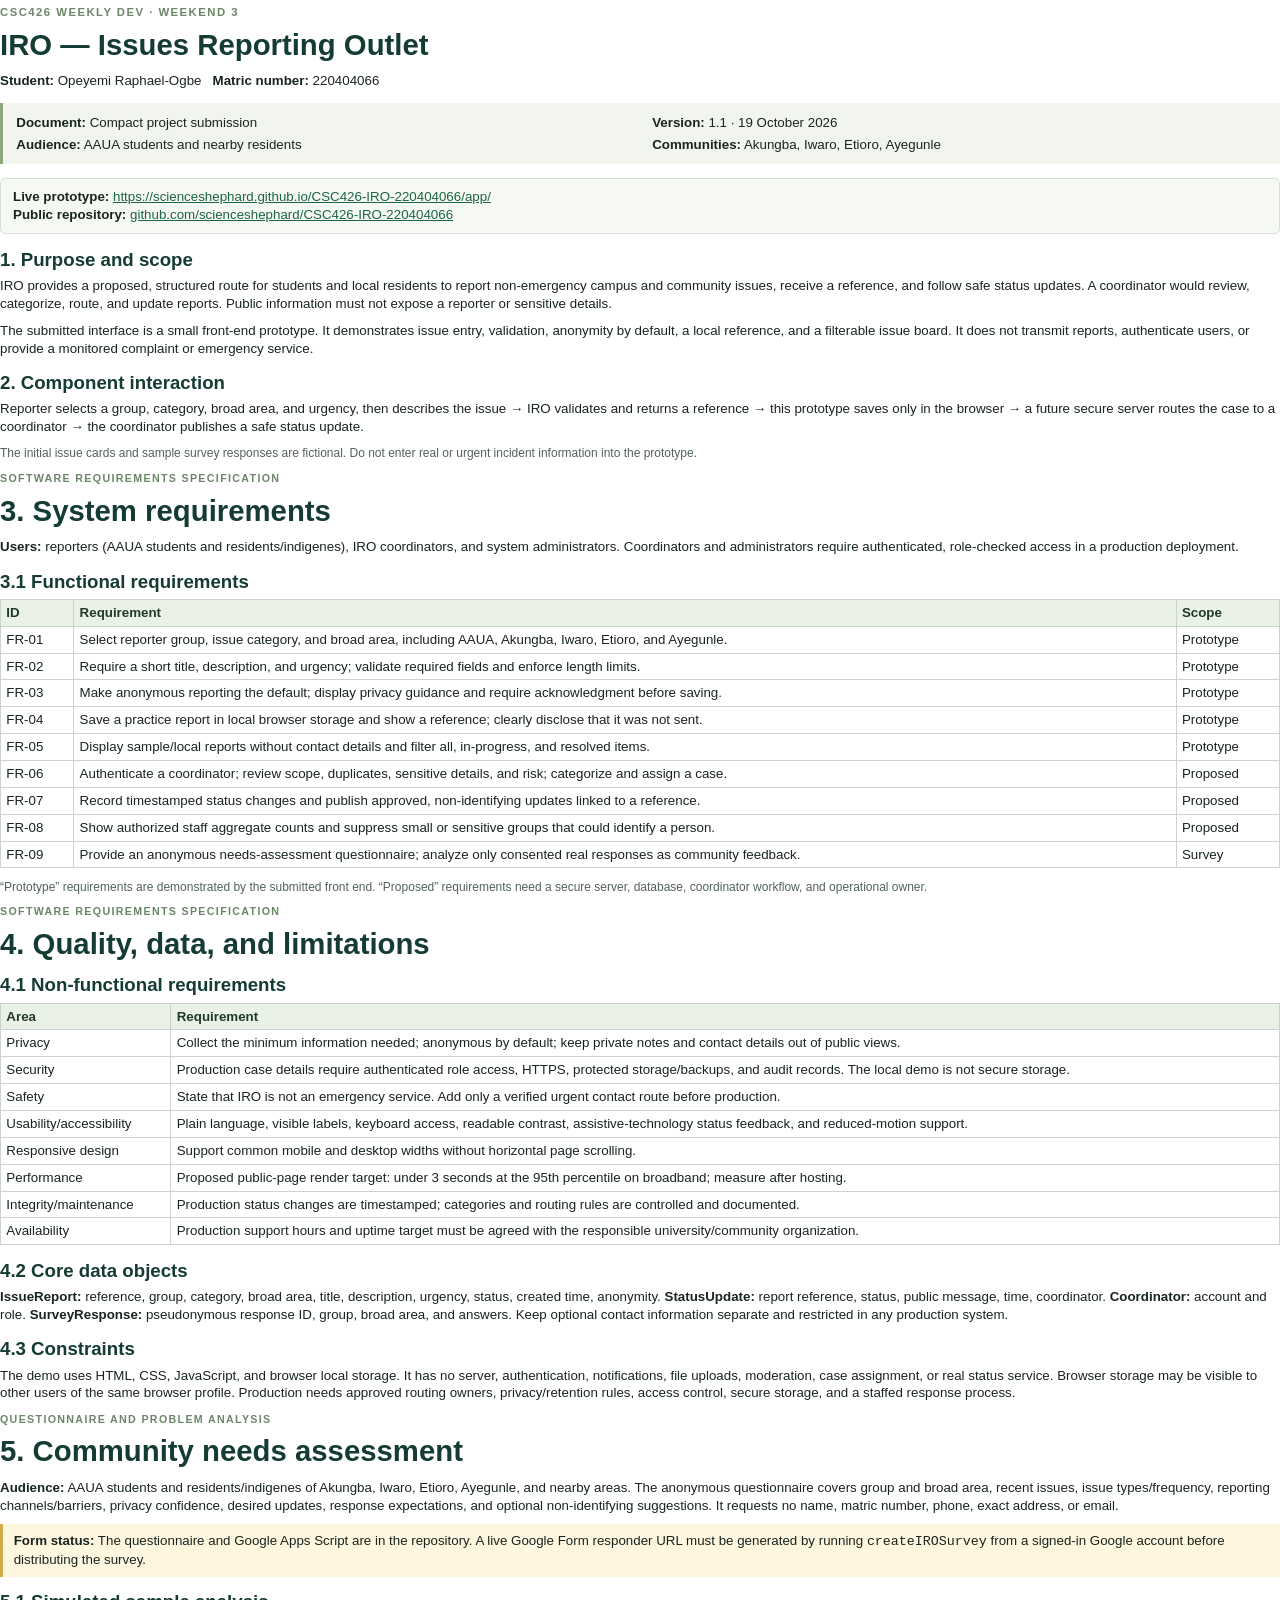
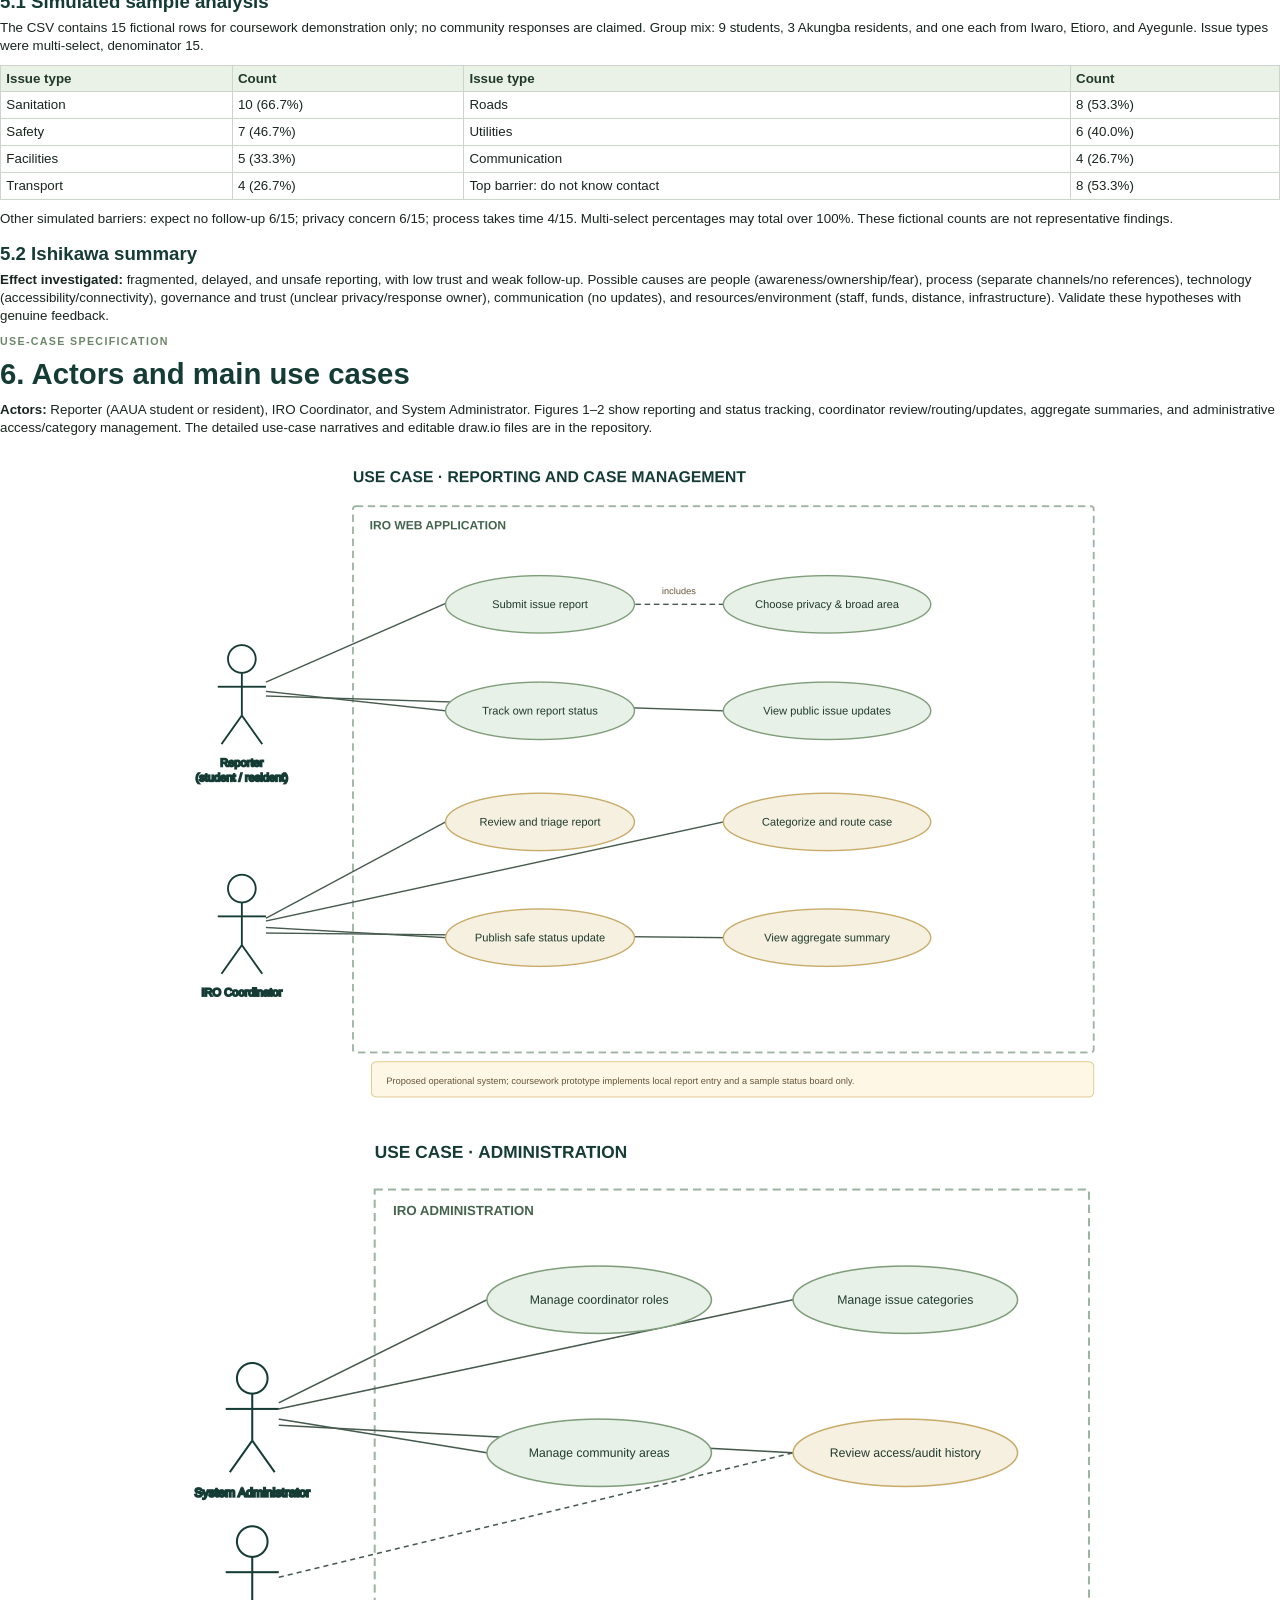
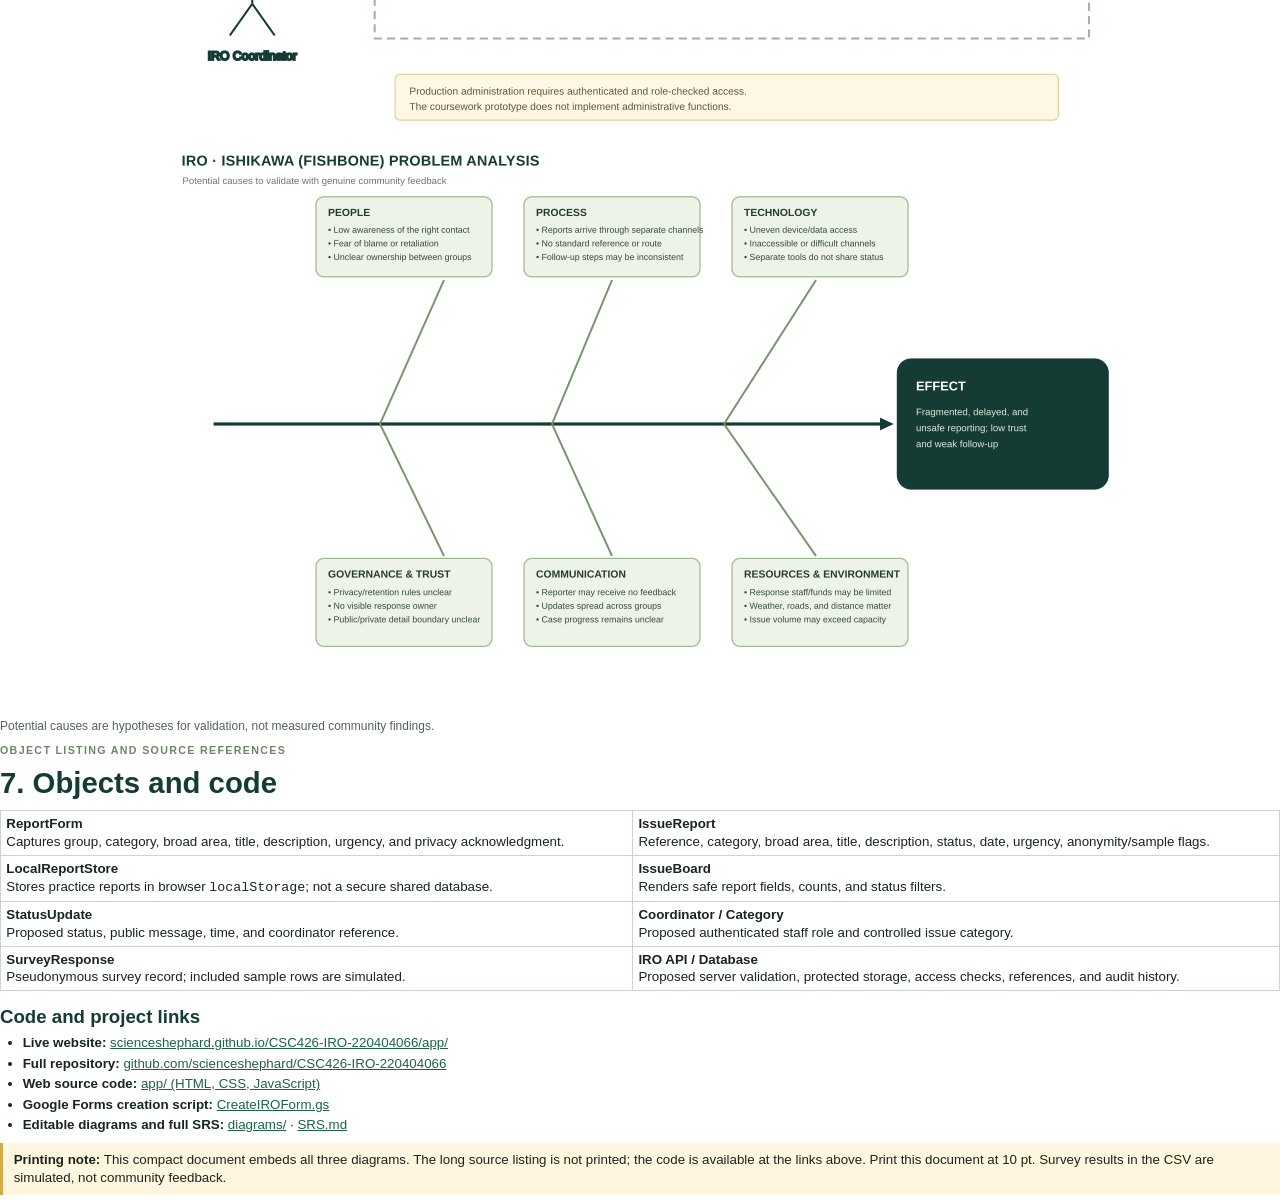
==== commit 4a74d637: "Create compact nine-page print submission with embedded diagrams" ====
--- a/docs/SUBMISSION-PACK.html
+++ b/docs/SUBMISSION-PACK.html
@@ -1,618 +1,152 @@
 <!doctype html>
-<html lang="en"><head><meta charset="utf-8"><meta name="viewport" content="width=device-width,initial-scale=1">
-<title>IRO Coursework Submission Pack</title><style>
-@page{size:A4;margin:16mm} @page wide{size:A4 landscape;margin:14mm}
-*{box-sizing:border-box}body{font:10pt/1.45 Arial,Helvetica,sans-serif;color:#17231f;max-width:100%;margin:0}
-h1{font-size:18pt;line-height:1.15;color:#153b35;margin:0 0 14pt}h2{font-size:14pt;color:#153b35;margin:16pt 0 8pt;break-after:avoid}
-h3{font-size:11pt;color:#153b35;margin:12pt 0 5pt;break-after:avoid}h4{font-size:10pt;color:#153b35;margin:10pt 0 5pt}
-p,li,td,th,blockquote{font-size:10pt}p{margin:5pt 0 8pt}ul,ol{padding-left:20pt;margin:5pt 0 10pt}li{margin:2pt 0}
-table{border-collapse:collapse;width:100%;margin:8pt 0 12pt;break-inside:auto}tr{break-inside:avoid}td,th{border:1px solid #cbd5cc;padding:5pt;text-align:left;vertical-align:top}th{background:#edf4e7}
-blockquote{margin:8pt 0;padding:7pt 11pt;border-left:3px solid #9bb78b;background:#f5f8f2}code,pre{font-family:"Courier New",monospace}pre{white-space:pre-wrap;overflow-wrap:anywhere;border:1px solid #d8dfd8;padding:8pt;line-height:1.3;break-inside:auto}code{font-size:9pt}pre code{font-size:10pt}a{color:#315a3b;text-decoration:none}hr{border:0;border-top:1px solid #ccd5cc;margin:13pt 0}
-.page-break{break-before:page}.diagram-page{page:wide;break-before:page;text-align:center}.diagram-page img{width:100%;height:auto;max-height:175mm;object-fit:contain}.diagram-page h2{text-align:left}
-.cover{padding-top:25mm;min-height:230mm}.cover .meta{border-top:2px solid #153b35;padding-top:12pt;margin-top:24pt}.small-note{font-size:9pt;color:#5f6f65}
-@media screen{body{max-width:860px;margin:30px auto;padding:25px 38px;background:white;box-shadow:0 5px 35px #0002}.diagram-page{margin-top:35px}.page-break{margin-top:40px}}
-</style></head><body>
-<section class="cover"><p class="small-note">CSC426 WEEKLY DEV – WEEKEND 3</p><h1>IRO — Issues Reporting Outlet</h1><p>Software requirements, use cases, problem analysis, object listing, and implementation code.</p><div class="meta"><p><strong>Student:</strong> Opeyemi Raphael-Ogbe</p><p><strong>Matric number:</strong> 220404066</p><p><strong>Project:</strong> Issues reporting for AAUA students and nearby communities</p><p><strong>Version:</strong> 1.0 · 19 October 2026</p></div><p class="small-note">The prototype is local-only. Sample records and the accompanying CSV are fictional and are identified as simulated.</p></section>
+<html lang="en">
+<head>
+<meta charset="utf-8"><meta name="viewport" content="width=device-width, initial-scale=1">
+<title>IRO — CSC426 Submission Document</title>
+<style>
+@page { size:A4 landscape; margin:10mm; }
+* { box-sizing:border-box; }
+body { margin:0; color:#19251f; font:10pt/1.34 Arial,Helvetica,sans-serif; }
+.page { }
+.diagram-page { page-break-before:always; page-break-after:always; break-before:page; break-after:page; break-inside:avoid; }
+h1 { margin:0 0 9pt; color:#153b35; font-size:22pt; line-height:1.08; }
+h2 { margin:11pt 0 5pt; color:#153b35; font-size:14pt; line-height:1.15; break-after:avoid; }
+h3 { margin:8pt 0 4pt; color:#31563d; font-size:11pt; break-after:avoid; }
+p { margin:4pt 0 7pt; }
+ul,ol { margin:4pt 0 7pt; padding-left:17pt; }
+li { margin:2pt 0; }
+table { width:100%; border-collapse:collapse; margin:5pt 0 8pt; }
+th,td { border:1px solid #cbd5cc; padding:4pt 5pt; text-align:left; vertical-align:top; }
+th { background:#eaf1e6; color:#20392b; }
+.eyebrow { color:#6c8668; font-size:8.5pt; font-weight:bold; letter-spacing:1.1pt; text-transform:uppercase; margin-bottom:6pt; }
+.meta { display:grid; grid-template-columns:1fr 1fr; gap:3pt 16pt; padding:8pt 10pt; background:#f1f5ed; border-left:3px solid #8ea879; margin:10pt 0; }
+.meta p { margin:0; }
+.linkbox { background:#f5f8f3; border:1px solid #d6e0d4; border-radius:5px; padding:7pt 9pt; overflow-wrap:anywhere; }
+a { color:#1d6541; text-decoration:underline; }
+.note { color:#53635a; font-size:9pt; }
+.warning { background:#fff6df; border-left:3px solid #d3ab4b; padding:6pt 8pt; margin:7pt 0; }
+.tight td,.tight th { padding:3pt 4pt; }
+.diagram-head { display:flex; justify-content:space-between; align-items:baseline; margin:0 0 5mm; }
+.diagram-head h2 { margin:0; }
+.diagram { width:100%; text-align:center; }
+.diagram img { width:1000px; height:auto; display:block; margin:0 auto; }
+.object strong { color:#153b35; }
+.small { font-size:9pt; }
+.section-label { color:#6c8668; font-size:8pt; font-weight:bold; letter-spacing:1pt; text-transform:uppercase; }
+</style>
+</head>
+<body>
+<section class="page">
+  <p class="eyebrow">CSC426 Weekly Dev · Weekend 3</p>
+  <h1>IRO — Issues Reporting Outlet</h1>
+  <p><strong>Student:</strong> Opeyemi Raphael-Ogbe &nbsp; <strong>Matric number:</strong> 220404066</p>
+  <div class="meta">
+    <p><strong>Document:</strong> Compact project submission</p><p><strong>Version:</strong> 1.1 · 19 October 2026</p>
+    <p><strong>Audience:</strong> AAUA students and nearby residents</p><p><strong>Communities:</strong> Akungba, Iwaro, Etioro, Ayegunle</p>
+  </div>
+  <div class="linkbox"><strong>Live prototype:</strong> <a href="https://scienceshephard.github.io/CSC426-IRO-220404066/app/">https://scienceshephard.github.io/CSC426-IRO-220404066/app/</a><br>
+  <strong>Public repository:</strong> <a href="https://github.com/scienceshephard/CSC426-IRO-220404066">github.com/scienceshephard/CSC426-IRO-220404066</a></div>
+  <h2>1. Purpose and scope</h2>
+  <p>IRO provides a proposed, structured route for students and local residents to report non-emergency campus and community issues, receive a reference, and follow safe status updates. A coordinator would review, categorize, route, and update reports. Public information must not expose a reporter or sensitive details.</p>
+  <p>The submitted interface is a small front-end prototype. It demonstrates issue entry, validation, anonymity by default, a local reference, and a filterable issue board. It does not transmit reports, authenticate users, or provide a monitored complaint or emergency service.</p>
+  <h2>2. Component interaction</h2>
+  <p>Reporter selects a group, category, broad area, and urgency, then describes the issue → IRO validates and returns a reference → this prototype saves only in the browser → a future secure server routes the case to a coordinator → the coordinator publishes a safe status update.</p>
+  <p class="note">The initial issue cards and sample survey responses are fictional. Do not enter real or urgent incident information into the prototype.</p>
+</section>
 
-<section class="page-break"><p class="small-note">SOFTWARE REQUIREMENTS SPECIFICATION</p><h1>Software Requirements Specification</h1>
-<h2>IRO — Issues Reporting Outlet</h2>
-<table><thead><tr><th>Document item</th><th>Value</th></tr></thead><tbody>
-<tr><td>Course</td><td>CSC426 Weekly Dev – Weekend 3</td></tr>
-<tr><td>Student</td><td>Opeyemi Raphael-Ogbe</td></tr>
-<tr><td>Matric number</td><td>220404066</td></tr>
-<tr><td>Version</td><td>1.0</td></tr>
-<tr><td>Prepared</td><td>19 October 2026</td></tr>
-<tr><td>Product type</td><td>Coursework web prototype and proposed system</td></tr>
-</tbody></table>
-<h2>1. Introduction</h2>
-<h3>1.1 Purpose</h3>
-<p>This SRS specifies IRO, a proposed web-based service for reporting and following non-emergency issues concerning Adekunle Ajasin University students and nearby residents/indigenes, including Akungba, Iwaro, Etioro, and Ayegunle. It describes the actors, data, interfaces, functional requirements, and quality requirements needed for implementation and review.</p>
-<h3>1.2 Scope</h3>
-<p>IRO is intended to give community members one structured route to report an issue, receive a reference, and see safe status information. Coordinators review, categorize, route, and update reports. Public summaries must avoid disclosing the identity of the reporter or sensitive incident details.</p>
-<p>The submitted mini interface is a static browser prototype. It demonstrates form validation, a sample issue board, filters, and browser-local storage. It has no server, account system, notifications, or operational coordinator workflow. All initially displayed reports are fictional. The Google Forms questionnaire is a separate needs-assessment artifact, and the included sample response data is simulated.</p>
-<p>IRO is not an emergency reporting service, police service, medical service, or substitute for existing official contact channels. The prototype must not be used to submit a real or urgent report.</p>
-<h3>1.3 Intended readers</h3>
-<p>The intended readers are the course lecturer, student developer, prospective IRO users, and a future implementation team. This document supports coursework review and future design discussion; it is not an authorization to deploy the service.</p>
-<h3>1.4 Definitions</h3>
-<table><thead><tr><th>Term</th><th>Meaning</th></tr></thead><tbody>
-<tr><td>Reporter</td><td>A student or community member who submits an issue.</td></tr>
-<tr><td>Coordinator</td><td>An authorized person who reviews and routes incoming reports.</td></tr>
-<tr><td>Issue report</td><td>A structured description of a non-emergency concern and its broad area.</td></tr>
-<tr><td>Public update</td><td>A response/status message cleared for display without private reporter data.</td></tr>
-<tr><td>Sensitive data</td><td>Information that identifies a person, reveals private circumstances, or creates safety/privacy risk.</td></tr>
-<tr><td>Synthetic response</td><td>A fictional record used to demonstrate analysis; it is not community evidence.</td></tr>
-</tbody></table>
-<h2>2. Overall description</h2>
-<h3>2.1 Product perspective</h3>
-<p>The proposed service has a public reporter interface and a restricted coordinator interface backed by an authenticated server. A future production version would store reports in a protected database and expose only approved status messages and aggregate statistics. The coursework prototype instead runs fully in one browser and uses <code>localStorage</code> for submitted practice entries.</p>
-<h3>2.2 User classes</h3>
-<table><thead><tr><th>User class</th><th>Goals</th><th>Proposed access</th></tr></thead><tbody>
-<tr><td>AAUA student</td><td>Report campus/shared-area issues and follow a case.</td><td>Public submission and status view.</td></tr>
-<tr><td>Community resident/indigene</td><td>Report local infrastructure, sanitation, utility, transport, or service issues.</td><td>Public submission and status view.</td></tr>
-<tr><td>IRO coordinator</td><td>Assess safety, classify, route, and update reports.</td><td>Authenticated case-management functions.</td></tr>
-<tr><td>System administrator</td><td>Manage coordinator access and approved categories/areas.</td><td>Restricted configuration functions.</td></tr>
-</tbody></table>
-<p>The current prototype implements only a local report-entry form and a display board. It does not authenticate any of the proposed roles.</p>
-<h3>2.3 Operating environment</h3>
-<ul>
-<li>Current prototype: modern desktop or mobile browser with JavaScript and local storage enabled; no server installation required.</li>
-<li>Proposed deployment: HTTPS web application, server-side application/API, protected database, authenticated coordinator accounts, backups, and a documented support/response process.</li>
-<li>The interface should remain usable on common mobile screen sizes and with keyboard navigation.</li>
-</ul>
-<h3>2.4 Constraints and assumptions</h3>
-<ul>
-<li>Reports are non-emergency and within an agreed university/community service scope.</li>
-<li>The responsible university/community offices and coordinator roles must be identified before deployment.</li>
-<li>Collect only information needed to route and resolve an issue.</li>
-<li>The live survey must be reviewed and shared by the student with real participants; simulated records must not be presented as field responses.</li>
-<li>In the prototype, records are local to the browser and can be deleted by clearing its site storage.</li>
-</ul>
-<h2>3. System features and functional requirements</h2>
-<p>Requirements marked <strong>Prototype</strong> are implemented in the static demo. Requirements marked <strong>Proposed</strong> define the operational system and are not implemented in this coursework front end.</p>
-<h3>3.1 Submit an issue report</h3>
-<ul>
-<li><strong>FR-01 — Reporter group (Prototype):</strong> The interface shall allow a reporter to select a group, including AAUA student, Akungba, Iwaro, Etioro, Ayegunle, and other community member.</li>
-<li><strong>FR-02 — Issue details (Prototype):</strong> The interface shall require an issue category, broad area, short title, and description before saving a report.</li>
-<li><strong>FR-03 — Urgency (Prototype):</strong> The interface shall allow the reporter to mark a report Routine, Soon, or Urgent. The interface shall state that it is not monitored and is not suitable for emergencies.</li>
-<li><strong>FR-04 — Privacy reminder (Prototype):</strong> Before saving, the interface shall show a warning against entering names, contact details, exact addresses, medical details, or identifying allegations and require acknowledgment of that warning.</li>
-<li><strong>FR-05 — Anonymous default (Prototype):</strong> The reporter shall be anonymous by default. A contact field shall appear only after the reporter turns anonymity off; contact details are never required.</li>
-<li><strong>FR-06 — Local save (Prototype):</strong> The browser prototype shall save submitted practice entries in the current browser's local storage and show the generated reference. It shall clearly state that the report was not transmitted to any authority.</li>
-<li><strong>FR-07 — Server submission (Proposed):</strong> A deployed system shall transmit a valid report to a server over HTTPS and return a non-identifying reference number.</li>
-<li><strong>FR-08 — Validation (Prototype):</strong> Required fields shall be validated in the browser; title and description shall have length limits.</li>
-</ul>
-<h3>3.2 Review and case management</h3>
-<ul>
-<li><strong>FR-09 — Coordinator authentication (Proposed):</strong> A coordinator shall authenticate before accessing private case details.</li>
-<li><strong>FR-10 — Triage (Proposed):</strong> A coordinator shall review a new report for scope, duplicates, sensitive content, and immediate risk before routing it.</li>
-<li><strong>FR-11 — Categorize and assign (Proposed):</strong> A coordinator shall assign an approved category and responsible unit to a report.</li>
-<li><strong>FR-12 — Status updates (Proposed):</strong> A coordinator shall change the status among Received, Under Review, Assigned, In Progress, Resolved, and Closed, and record a timestamped internal note.</li>
-<li><strong>FR-13 — Public response (Proposed):</strong> A coordinator shall publish an approved, non-identifying update associated with a report reference.</li>
-<li><strong>FR-14 — Duplicate handling (Proposed):</strong> A coordinator shall link duplicate reports while preserving their individual references and protecting reporter details.</li>
-</ul>
-<h3>3.3 Status and summary views</h3>
-<ul>
-<li><strong>FR-15 — Public status view (Prototype):</strong> The prototype shall display sample/local issues and their status, category, broad area, reference, and date without displaying reporter contact details.</li>
-<li><strong>FR-16 — Status filters (Prototype):</strong> The prototype shall let a visitor filter the issue board to all, in-progress, or resolved reports.</li>
-<li><strong>FR-17 — Private status lookup (Proposed):</strong> A deployed system shall let a reporter use a reference plus an appropriate verification method to view their report's approved status without exposing another person's report.</li>
-<li><strong>FR-18 — Aggregate summary (Proposed):</strong> An authorized coordinator shall be able to view counts by category, area, and status. Small groups and sensitive categories shall be suppressed where disclosure could identify a person.</li>
-</ul>
-<h3>3.4 Needs-assessment questionnaire</h3>
-<ul>
-<li><strong>FR-19 — Anonymous survey (Proposed):</strong> The Google Form shall explain its purpose and voluntary nature, avoid collecting email addresses or direct identifiers, and ask about respondent group, broad area, issue types, reporting barriers, and preferred follow-up.</li>
-<li><strong>FR-20 — Survey analysis (Coursework artifact):</strong> The coursework shall distinguish any genuine survey responses from synthetic sample responses and state the denominator used in each percentage.</li>
-</ul>
-<h2>4. External interface requirements</h2>
-<h3>4.1 User interface</h3>
-<p>The public interface shall use plain language, visible labels, keyboard-operable controls, a mobile layout, confirmation/status feedback, and clear privacy/emergency notices. Sensitive internal notes and reporter identity shall not appear on the public board.</p>
-<h3>4.2 Software interfaces</h3>
-<ul>
-<li><strong>Prototype:</strong> HTML, CSS, vanilla JavaScript, and browser <code>localStorage</code>; no external API.</li>
-<li><strong>Proposed production version:</strong> HTTPS API, database, identity provider for staff, notification provider only if approved, and audit logging. Interface formats and vendors remain design decisions.</li>
-<li><strong>Questionnaire:</strong> Google Forms generated by the supplied Apps Script; respondent and editor links are logged by Google Apps Script.</li>
-</ul>
-<h3>4.3 Communications interfaces</h3>
-<p>The production system shall use HTTPS for browser/server traffic. Notifications shall contain the reference and a minimal status message, not sensitive incident details. The prototype sends no network requests for report submission.</p>
-<h2>5. Data requirements</h2>
-<h3>5.1 Core entities</h3>
-<table><thead><tr><th>Entity</th><th>Key attributes</th><th>Notes</th></tr></thead><tbody>
-<tr><td>IssueReport</td><td>reportId, group, category, broadArea, title, description, urgency, status, createdAt, anonymous</td><td>Production identity/contact fields, if needed, must be separate and access-restricted.</td></tr>
-<tr><td>StatusUpdate</td><td>updateId, reportId, status, publicMessage, createdAt, coordinatorId</td><td>Internal notes and public messages must be separate fields with separate permissions.</td></tr>
-<tr><td>Category</td><td>categoryId, label, active</td><td>Controlled by an administrator.</td></tr>
-<tr><td>Coordinator</td><td>coordinatorId, accountId, role, active</td><td>Authentication and account lifecycle are proposed, not in the demo.</td></tr>
-<tr><td>SurveyResponse</td><td>responseId, respondentGroup, broadArea, answers</td><td>Questionnaire response; no direct identifier requested. Aggregate before sharing.</td></tr>
-</tbody></table>
-<h3>5.2 Data minimization and retention</h3>
-<p>The deployed service shall request a broad area rather than an exact address unless the response process proves more precision is necessary. It shall not require a name or contact channel for a general report. Any optional contact detail shall be kept apart from public data and deleted under an approved retention schedule. The SRS cannot set the final retention period until the responsible organization establishes its policy.</p>
-<h2>6. Non-functional requirements</h2>
-<ul>
-<li><strong>NFR-01 — Privacy:</strong> Anonymous reporting shall be the default. Public views and analytics shall exclude direct identifiers and private coordinator notes. Collection shall be limited to operationally necessary fields.</li>
-<li><strong>NFR-02 — Access control:</strong> In production, only authenticated, authorized coordinators may view private case details. Privileged actions shall be recorded in an audit log. The coursework prototype provides no such security boundary and must use fictional/local data only.</li>
-<li><strong>NFR-03 — Transport/storage security:</strong> A deployed service shall use HTTPS, secure server-side storage, protected backups, and credential management appropriate to the hosting environment.</li>
-<li><strong>NFR-04 — Usability:</strong> A first-time user should be able to identify the report action, understand required fields, and receive a save/confirmation message without specialist training.</li>
-<li><strong>NFR-05 — Accessibility:</strong> Interactive elements shall have labels, support keyboard use, expose status messages to assistive technology, preserve readable contrast, and respect reduced-motion preferences.</li>
-<li><strong>NFR-06 — Responsiveness:</strong> The public interface shall adapt from a 360-pixel-wide mobile viewport to desktop without horizontal page scrolling.</li>
-<li><strong>NFR-07 — Performance:</strong> On a normal broadband connection, the deployed public landing page should render its main content within 3 seconds at the 95th percentile; this target requires measurement after hosting.</li>
-<li><strong>NFR-08 — Availability:</strong> A production service should define an availability target and support hours with the responsible organization before launch. The local coursework demo has no uptime guarantee.</li>
-<li><strong>NFR-09 — Maintainability:</strong> Categories, areas, and status labels should be documented and changed through controlled configuration rather than duplicated ad hoc across screens.</li>
-<li><strong>NFR-10 — Integrity:</strong> The production service shall timestamp state changes, prevent unauthorized edits, and preserve a traceable status history.</li>
-<li><strong>NFR-11 — Safe communication:</strong> The UI shall explain that it is not an emergency service and shall identify an approved urgent contact route before production. Until that route is confirmed, no unverified contact number shall be shown.</li>
-<li><strong>NFR-12 — Data handling:</strong> Genuine survey results shall not be mixed with synthetic coursework data. Reports shall be analyzed with clear denominators and caveats.</li>
-</ul>
-<h2>7. Major component interactions</h2>
-<ol>
-<li>The reporter opens the public form, selects a group and broad area, enters a minimal description, and chooses urgency/anonymity.</li>
-<li>The public interface validates required fields and shows the privacy and non-emergency notice.</li>
-<li>In the coursework prototype, JavaScript writes a practice record to this browser's local storage, renders a reference, and updates the local board.</li>
-<li>In a proposed production deployment, the public interface would send the report to an HTTPS API. The server would validate it, store it, and issue a reference.</li>
-<li>An authenticated coordinator would inspect the new case, check scope/duplicates/safety, assign category and responsible unit, and create a status update.</li>
-<li>The public status view would reveal only the approved status and non-identifying response. A coordinator dashboard would show protected detail and aggregate counts according to role.</li>
-<li>The Google Forms questionnaire independently gathers voluntary needs-assessment feedback. Only genuine answers may be described as community survey results.</li>
-</ol>
-<h2>8. Use-case references</h2>
-<p>The use-case diagram source files are <a href="../diagrams/UseCase-Reporting.drawio"><code>../diagrams/UseCase-Reporting.drawio</code></a> and <a href="../diagrams/UseCase-Administration.drawio"><code>../diagrams/UseCase-Administration.drawio</code></a>. The narrative and preconditions are in <a href="USE-CASES.md"><code>USE-CASES.md</code></a>.</p>
-<h2>9. Acceptance criteria</h2>
-<p>The coursework prototype is acceptable when a reviewer can open the static page; select a reporter group, category, broad area, title, description, and urgency; acknowledge the privacy notice; save a report locally; see a confirmation/reference; find the entry on the board; filter the board; and distinguish synthetic sample cards from practice entries. The associated SRS, survey package, Ishikawa diagram, use-case diagrams, object listing, and source listing shall be present in the repository.</p>
-<p>Production acceptance additionally requires approved ownership/routing, privacy and retention rules, authentication and access controls, secure server-side storage, tested backup/recovery, accessibility review, and a staffed response procedure. Those requirements are outside this mini prototype.</p>
-<h2>10. Limitations and future work</h2>
-<p>The demo is single-browser and client-only; its local storage is not a secure case-management database. It does not provide authentication, actual delivery, assignment, moderation, attachments, status subscriptions, email/SMS alerts, audit records, or an operational SLA. Next steps are to collect and analyze real consented feedback, confirm responsible offices and emergency alternatives, obtain privacy/security review, implement a backend and role-based coordinator workflow, and test accessibility and usability with representatives of both user groups.</p>
-<h2>11. References</h2>
-<ul>
-<li>CSC426 Weekly Dev – Weekend 3 assignment brief supplied for this coursework (01/07/26).</li>
-<li>Google Apps Script Forms Service reference: <a href="https://developers.google.com/apps-script/reference/forms">Google for Developers</a>.</li>
-<li>Project artifacts: <a href="../google-forms/QUESTIONNAIRE.md"><code>../google-forms/QUESTIONNAIRE.md</code></a>, <a href="ISHIKAWA-ANALYSIS.md"><code>ISHIKAWA-ANALYSIS.md</code></a>, and <a href="USE-CASES.md"><code>USE-CASES.md</code></a>.</li>
-</ul></section>
-<section class="page-break"><p class="small-note">USE CASES</p><h1>IRO use cases</h1>
-<h2>Actors</h2>
-<table><thead><tr><th>Actor</th><th>Description</th></tr></thead><tbody>
-<tr><td>Reporter</td><td>AAUA student or community resident/indigene submitting or following an issue.</td></tr>
-<tr><td>Coordinator</td><td>Authorized staff/community representative triaging cases and publishing safe updates.</td></tr>
-<tr><td>System administrator</td><td>Person configuring categories, areas, and coordinator access.</td></tr>
-</tbody></table>
-<p>The reporter and coordinator interactions are shown in <code>UseCase-Reporting</code>; privileged configuration is shown in <code>UseCase-Administration</code>. The <code>.drawio</code> files are editable in diagrams.net (draw.io); SVGs are previews.</p>
-<h2>UC-01 — Submit an issue</h2>
-<p><strong>Primary actor:</strong> Reporter. <strong>Goal:</strong> Record a non-emergency issue with enough detail for routing.</p>
-<p><strong>Preconditions:</strong> Reporter can open the public page and understands it is not an emergency channel. <strong>Trigger:</strong> Reporter selects “Report an issue.”</p>
-<p><strong>Main flow:</strong></p>
-<ol>
-<li>IRO displays the privacy and scope notice.</li>
-<li>Reporter selects their broad group, issue category, and community/campus area.</li>
-<li>Reporter provides a short title, description, and urgency.</li>
-<li>IRO validates required fields and confirms the privacy acknowledgment.</li>
-<li>Reporter leaves anonymity enabled (default) or optionally provides contact information in a production system.</li>
-<li>IRO stores the report and returns a reference number.</li>
-<li>IRO displays the next safe status/action.</li>
-</ol>
-<p><strong>Alternative/exception flows:</strong> Missing fields are highlighted; an invalid entry is not saved. If the report concerns imminent danger, IRO tells the reporter not to rely on this non-emergency service and to use a verified official emergency channel. If a report includes identifying/sensitive details, a production coordinator may restrict it and request a safe redaction; the prototype only displays a warning.</p>
-<p><strong>Prototype note:</strong> Steps 2–6 work in the browser, but “store” means <code>localStorage</code> in that browser. The report is not transmitted to anyone.</p>
-<h2>UC-02 — Review and route a report</h2>
-<p><strong>Primary actor:</strong> Coordinator.</p>
-<p><strong>Preconditions:</strong> Coordinator is authenticated and has permission for the case queue. A new report exists.</p>
-<p><strong>Main flow:</strong> Coordinator reviews the description and broad area, checks scope and duplicate reports, identifies sensitive content or risk, selects an approved category, assigns the responsible unit, records an internal note, and moves the report to Under Review or Assigned. Private notes remain restricted.</p>
-<p><strong>Exceptions:</strong> Out-of-scope reports are closed with an approved explanation; urgent safety concerns follow an approved escalation procedure; a duplicate is linked to an existing case without removing its own reference.</p>
-<h2>UC-03 — Publish a status update</h2>
-<p><strong>Primary actor:</strong> Coordinator. <strong>Supporting actor:</strong> Reporter/public visitor.</p>
-<p><strong>Preconditions:</strong> A report exists and the coordinator has reviewed the proposed update.</p>
-<p><strong>Main flow:</strong> Coordinator selects a status, writes a factual public update without names or sensitive details, previews the public display, and publishes. IRO records the author and timestamp. A reporter looks up their reference to read the approved status.</p>
-<h2>UC-04 — View aggregate issue summary</h2>
-<p><strong>Primary actor:</strong> Coordinator.</p>
-<p><strong>Preconditions:</strong> Coordinator is authenticated with summary access; reports exist.</p>
-<p><strong>Main flow:</strong> Coordinator selects a time range, area, category, or status. IRO returns aggregate counts and suppresses small or sensitive groups where a person could be identified. It does not display private narratives or contact fields in the summary.</p>
-<h2>UC-05 — Configure categories and access</h2>
-<p><strong>Primary actor:</strong> System administrator.</p>
-<p><strong>Preconditions:</strong> Administrator has authenticated with a privileged account.</p>
-<p><strong>Main flow:</strong> Administrator updates an approved category/area list or coordinator role, confirms the change, and IRO records an audit event. Access is removed promptly when a coordinator leaves the role.</p>
-<h2>UC-06 — Provide needs-assessment feedback</h2>
-<p><strong>Primary actor:</strong> Student/community survey participant.</p>
-<p><strong>Preconditions:</strong> Participant has opened the separate anonymous Google Form and read its consent statement.</p>
-<p><strong>Main flow:</strong> Participant chooses whether to consent; if consenting, answers questions about group, broad area, issue types, reporting barriers, privacy concerns, and desired follow-up; optionally gives a non-identifying suggestion; submits the form. The student analyzes only consented genuine responses as community feedback.</p>
-<p><strong>Coursework data note:</strong> <code>data/synthetic-responses.csv</code> is fictional practice data, not responses from this use case.</p></section>
-<section class="diagram-page"><h2>Use-case diagram — reporting and case management</h2><img src="../diagrams/UseCase-Reporting.svg" alt="IRO reporting and case management use-case diagram"></section>
-<section class="diagram-page"><h2>Use-case diagram — administration</h2><img src="../diagrams/UseCase-Administration.svg" alt="IRO administration use-case diagram"></section>
-<section class="page-break"><p class="small-note">ISHIKAWA ANALYSIS</p><h1>Ishikawa problem analysis</h1>
-<h2>Effect to investigate</h2>
-<p><strong>Students and local residents cannot reliably report and follow up on shared campus/community issues through one trusted, safe route.</strong> The proposed effect is a problem statement for analysis; it is not a measured finding from a completed community survey.</p>
-<p>The editable fishbone diagram is <a href="../diagrams/Ishikawa.drawio"><code>../diagrams/Ishikawa.drawio</code></a>; <a href="../diagrams/Ishikawa.svg"><code>../diagrams/Ishikawa.svg</code></a> is its preview.</p>
-<h2>Cause branches</h2>
-<table><thead><tr><th>Branch</th><th>Possible contributing causes</th></tr></thead><tbody>
-<tr><td>People</td><td>Residents/students may not know which office owns an issue; reporters may fear blame or retaliation; responsibilities between campus and community actors may be unclear.</td></tr>
-<tr><td>Process</td><td>Reports arrive through unrelated calls, chats, and in-person conversations; there may be no standard minimum information; case references, routing, and close-out steps may be inconsistent.</td></tr>
-<tr><td>Technology</td><td>People may have limited data/device access; digital channels may be inaccessible; separate channels may not share a queue or status history.</td></tr>
-<tr><td>Governance and trust</td><td>Privacy expectations and retention rules may be unknown; no defined owner may be accountable for an update; the boundary between public facts and private details may be unclear.</td></tr>
-<tr><td>Communication</td><td>Feedback may not reach the reporter; notices may be scattered across groups; a reporter may not know whether the issue was received, assigned, or resolved.</td></tr>
-<tr><td>Resources and environment</td><td>Staff/funds to respond may be limited; transport, weather, or infrastructure conditions can complicate investigation; issue volume may exceed the capacity of the responsible team.</td></tr>
-</tbody></table>
-<h2>Coursework data analysis (simulated)</h2>
-<p>The included file contains <strong>15 fictional rows</strong> created to demonstrate analysis. No community survey was sent or answered in creating these rows. Respondent mix: 9 students (60%), 3 Akungba residents (20%), and 1 each from Iwaro, Etioro, and Ayegunle (6.7% each). The small sample is illustrative only and is not representative.</p>
-<p>Issue types were multi-select; each percentage below uses <strong>15 simulated respondents</strong> as the denominator, so totals can exceed 100%:</p>
-<table><thead><tr><th>Simulated issue type</th><th>Count</th><th>Percent</th></tr></thead><tbody>
-<tr><td>Sanitation</td><td>10</td><td>66.7%</td></tr>
-<tr><td>Roads</td><td>8</td><td>53.3%</td></tr>
-<tr><td>Safety</td><td>7</td><td>46.7%</td></tr>
-<tr><td>Utilities</td><td>6</td><td>40.0%</td></tr>
-<tr><td>Facilities</td><td>5</td><td>33.3%</td></tr>
-<tr><td>Communication</td><td>4</td><td>26.7%</td></tr>
-<tr><td>Transport</td><td>4</td><td>26.7%</td></tr>
-</tbody></table>
-<p>Reporting barriers were also multi-select (denominator 15):</p>
-<table><thead><tr><th>Simulated barrier</th><th>Count</th><th>Percent</th></tr></thead><tbody>
-<tr><td>Do not know the right contact</td><td>8</td><td>53.3%</td></tr>
-<tr><td>Expect no follow-up</td><td>6</td><td>40.0%</td></tr>
-<tr><td>Privacy concern</td><td>6</td><td>40.0%</td></tr>
-<tr><td>Process takes time</td><td>4</td><td>26.7%</td></tr>
-<tr><td>Retaliation concern</td><td>2</td><td>13.3%</td></tr>
-<tr><td>Unreliable internet</td><td>1</td><td>6.7%</td></tr>
-</tbody></table>
-<p>Six fictional respondents selected weekly issue frequency, six selected monthly, and three selected rarely. These are properties of the simulated CSV only, not evidence about the community.</p>
-<h2>Design implications</h2>
-<p>The prototype uses broad area choices, anonymous-by-default reporting, a privacy reminder, a non-emergency notice, required structured fields, a local reference, and a status board that omits contact details. A production version would also need authenticated coordinator access, a reviewed privacy/retention policy, a documented routing owner, and an agreed update target. A genuine needs assessment with consent and broader participation is required before treating these priorities as community findings.</p></section>
-<section class="diagram-page"><h2>Ishikawa fishbone diagram</h2><img src="../diagrams/Ishikawa.svg" alt="IRO Ishikawa fishbone problem analysis"></section>
-<section class="page-break"><p class="small-note">OBJECT LISTING</p><h1>IRO object listing</h1>
-<p>This list distinguishes objects implemented in the static prototype from objects required by a future multi-user system.</p>
-<table><thead><tr><th>Object</th><th>Type</th><th>Main attributes/responsibility</th><th>State / relationships</th></tr></thead><tbody>
-<tr><td><code>IROPage</code></td><td>Browser page</td><td>Renders the landing page, privacy notice, report form, and issue board.</td><td>Contains form and board sections.</td></tr>
-<tr><td><code>IssueReport</code></td><td>Data object</td><td><code>id</code>, <code>category</code>, <code>area</code>, <code>title</code>, <code>description</code>, <code>status</code>, <code>date</code>, <code>urgency</code>, <code>reporterGroup</code>, <code>anonymous</code>, <code>sample</code>.</td><td>Created by form or supplied as fictional sample data.</td></tr>
-<tr><td><code>ReportForm</code></td><td>UI component</td><td>Captures group, category, area, title, description, urgency, anonymity, and consent.</td><td>Validates and creates an <code>IssueReport</code>.</td></tr>
-<tr><td><code>LocalReportStore</code></td><td>Browser storage adapter</td><td>Reads/writes practice reports under key <code>iro-demo-reports-v1</code>.</td><td>Uses browser <code>localStorage</code>; one browser only, not protected server storage.</td></tr>
-<tr><td><code>IssueBoard</code></td><td>UI component</td><td>Renders safe report fields and counts; filters all, in-progress, and resolved entries.</td><td>Reads <code>IssueReport</code> objects; does not expose reporter contact details.</td></tr>
-<tr><td><code>StatusLabel</code></td><td>UI value</td><td>Displays Received, In progress, or Resolved on prototype cards.</td><td>In production, status history belongs to <code>StatusUpdate</code>.</td></tr>
-<tr><td><code>SurveyResponse</code></td><td>Coursework data record</td><td>Synthetic CSV row with pseudonymous sample ID, respondent group, broad area, multi-select issue types/barriers, frequency, and expected update.</td><td>All rows carry <code>Simulated</code>; never evidence of actual participants.</td></tr>
-<tr><td><code>Coordinator</code></td><td>Proposed domain object</td><td>Authorized user who reviews, classifies, assigns, and updates a case.</td><td>Requires authenticated account/role; absent in prototype.</td></tr>
-<tr><td><code>StatusUpdate</code></td><td>Proposed domain object</td><td><code>updateId</code>, report reference, status, public message, timestamp, coordinator reference.</td><td>Linked to <code>IssueReport</code>; public and internal text must have separate access rules.</td></tr>
-<tr><td><code>Category</code></td><td>Proposed domain object</td><td>Approved category ID, label, active flag.</td><td>Managed by an administrator and referenced by a report.</td></tr>
-<tr><td><code>IRO API</code></td><td>Proposed service</td><td>Validates server-side requests, stores reports, returns references, and enforces permissions.</td><td>Not present in the static prototype.</td></tr>
-<tr><td><code>ReportDatabase</code></td><td>Proposed persistence object</td><td>Stores report and status records under a retention and access policy.</td><td>Not present in the static prototype.</td></tr>
-</tbody></table>
-<h2>Implemented prototype behavior</h2>
-<p><code>app/app.js</code> defines the fictional sample report array and creates report records from <code>FormData</code>. It reads/writes the local store, escapes text before rendering report cards, computes counts, and filters by status. It deliberately does not send report data over the network.</p></section>
-<section class="page-break"><p class="small-note">CODE LISTING</p><h1>Project source code</h1><pre><code>IRO — ISSUES REPORTING OUTLET
-Student: Opeyemi Raphael-Ogbe | Matric number: 220404066
-Combined source listing. Generated from the project files.
+<section class="page">
+  <p class="section-label">Software Requirements Specification</p>
+  <h1>3. System requirements</h1>
+  <p><strong>Users:</strong> reporters (AAUA students and residents/indigenes), IRO coordinators, and system administrators. Coordinators and administrators require authenticated, role-checked access in a production deployment.</p>
+  <h2>3.1 Functional requirements</h2>
+  <table class="tight"><thead><tr><th>ID</th><th>Requirement</th><th>Scope</th></tr></thead><tbody>
+    <tr><td>FR-01</td><td>Select reporter group, issue category, and broad area, including AAUA, Akungba, Iwaro, Etioro, and Ayegunle.</td><td>Prototype</td></tr>
+    <tr><td>FR-02</td><td>Require a short title, description, and urgency; validate required fields and enforce length limits.</td><td>Prototype</td></tr>
+    <tr><td>FR-03</td><td>Make anonymous reporting the default; display privacy guidance and require acknowledgment before saving.</td><td>Prototype</td></tr>
+    <tr><td>FR-04</td><td>Save a practice report in local browser storage and show a reference; clearly disclose that it was not sent.</td><td>Prototype</td></tr>
+    <tr><td>FR-05</td><td>Display sample/local reports without contact details and filter all, in-progress, and resolved items.</td><td>Prototype</td></tr>
+    <tr><td>FR-06</td><td>Authenticate a coordinator; review scope, duplicates, sensitive details, and risk; categorize and assign a case.</td><td>Proposed</td></tr>
+    <tr><td>FR-07</td><td>Record timestamped status changes and publish approved, non-identifying updates linked to a reference.</td><td>Proposed</td></tr>
+    <tr><td>FR-08</td><td>Show authorized staff aggregate counts and suppress small or sensitive groups that could identify a person.</td><td>Proposed</td></tr>
+    <tr><td>FR-09</td><td>Provide an anonymous needs-assessment questionnaire; analyze only consented real responses as community feedback.</td><td>Survey</td></tr>
+  </tbody></table>
+  <p class="note">“Prototype” requirements are demonstrated by the submitted front end. “Proposed” requirements need a secure server, database, coordinator workflow, and operational owner.</p>
+</section>
 
-========================================================================================
-FILE: app/index.html
-========================================================================================
-&lt;!doctype html&gt;
-&lt;html lang=&quot;en&quot;&gt;
-&lt;head&gt;
-  &lt;meta charset=&quot;utf-8&quot;&gt;
-  &lt;meta name=&quot;viewport&quot; content=&quot;width=device-width, initial-scale=1&quot;&gt;
-  &lt;meta name=&quot;theme-color&quot; content=&quot;#153b35&quot;&gt;
-  &lt;meta name=&quot;description&quot; content=&quot;IRO is a coursework prototype for reporting local student and community issues around AAUA.&quot;&gt;
-  &lt;title&gt;IRO — Issues Reporting Outlet&lt;/title&gt;
-  &lt;link rel=&quot;stylesheet&quot; href=&quot;styles.css&quot;&gt;
-  &lt;script src=&quot;app.js&quot; defer&gt;&lt;/script&gt;
-&lt;/head&gt;
-&lt;body&gt;
-  &lt;a class=&quot;skip-link&quot; href=&quot;#main&quot;&gt;Skip to main content&lt;/a&gt;
-  &lt;header class=&quot;site-header&quot;&gt;
-    &lt;a class=&quot;brand&quot; href=&quot;#top&quot; aria-label=&quot;IRO home&quot;&gt;
-      &lt;span class=&quot;brand-mark&quot; aria-hidden=&quot;true&quot;&gt;i&lt;/span&gt;
-      &lt;span&gt;&lt;strong&gt;iro&lt;/strong&gt;&lt;small&gt;Issues Reporting Outlet&lt;/small&gt;&lt;/span&gt;
-    &lt;/a&gt;
-    &lt;nav class=&quot;primary-nav&quot; aria-label=&quot;Main navigation&quot;&gt;
-      &lt;a href=&quot;#how-it-works&quot;&gt;How it works&lt;/a&gt;
-      &lt;a href=&quot;#reports&quot;&gt;Community issues&lt;/a&gt;
-      &lt;a class=&quot;nav-cta&quot; href=&quot;#report&quot;&gt;Report an issue &lt;span aria-hidden=&quot;true&quot;&gt;↗&lt;/span&gt;&lt;/a&gt;
-    &lt;/nav&gt;
-  &lt;/header&gt;
+<section class="page">
+  <p class="section-label">Software Requirements Specification</p>
+  <h1>4. Quality, data, and limitations</h1>
+  <h2>4.1 Non-functional requirements</h2>
+  <table class="tight"><thead><tr><th>Area</th><th>Requirement</th></tr></thead><tbody>
+    <tr><td>Privacy</td><td>Collect the minimum information needed; anonymous by default; keep private notes and contact details out of public views.</td></tr>
+    <tr><td>Security</td><td>Production case details require authenticated role access, HTTPS, protected storage/backups, and audit records. The local demo is not secure storage.</td></tr>
+    <tr><td>Safety</td><td>State that IRO is not an emergency service. Add only a verified urgent contact route before production.</td></tr>
+    <tr><td>Usability/accessibility</td><td>Plain language, visible labels, keyboard access, readable contrast, assistive-technology status feedback, and reduced-motion support.</td></tr>
+    <tr><td>Responsive design</td><td>Support common mobile and desktop widths without horizontal page scrolling.</td></tr>
+    <tr><td>Performance</td><td>Proposed public-page render target: under 3 seconds at the 95th percentile on broadband; measure after hosting.</td></tr>
+    <tr><td>Integrity/maintenance</td><td>Production status changes are timestamped; categories and routing rules are controlled and documented.</td></tr>
+    <tr><td>Availability</td><td>Production support hours and uptime target must be agreed with the responsible university/community organization.</td></tr>
+  </tbody></table>
+  <h2>4.2 Core data objects</h2>
+  <p><strong>IssueReport:</strong> reference, group, category, broad area, title, description, urgency, status, created time, anonymity. <strong>StatusUpdate:</strong> report reference, status, public message, time, coordinator. <strong>Coordinator:</strong> account and role. <strong>SurveyResponse:</strong> pseudonymous response ID, group, broad area, and answers. Keep optional contact information separate and restricted in any production system.</p>
+  <h2>4.3 Constraints</h2>
+  <p>The demo uses HTML, CSS, JavaScript, and browser local storage. It has no server, authentication, notifications, file uploads, moderation, case assignment, or real status service. Browser storage may be visible to other users of the same browser profile. Production needs approved routing owners, privacy/retention rules, access control, secure storage, and a staffed response process.</p>
+</section>
 
-  &lt;main id=&quot;main&quot;&gt;
-    &lt;section class=&quot;hero&quot; id=&quot;top&quot; aria-labelledby=&quot;hero-title&quot;&gt;
-      &lt;div class=&quot;hero-copy&quot;&gt;
-        &lt;p class=&quot;eyebrow&quot;&gt;&lt;span class=&quot;live-dot&quot;&gt;&lt;/span&gt; AAUA · Akungba-Akoko · nearby communities&lt;/p&gt;
-        &lt;h1 id=&quot;hero-title&quot;&gt;A better route from &lt;em&gt;issue&lt;/em&gt; to action.&lt;/h1&gt;
-        &lt;p class=&quot;hero-intro&quot;&gt;A simple place for students and residents to raise local concerns, see what has been reported, and understand what happens next.&lt;/p&gt;
-        &lt;a class=&quot;button button-light&quot; href=&quot;#report&quot;&gt;Share an issue &lt;span aria-hidden=&quot;true&quot;&gt;↓&lt;/span&gt;&lt;/a&gt;
-        &lt;div class=&quot;hero-note&quot;&gt;&lt;span class=&quot;note-icon&quot; aria-hidden=&quot;true&quot;&gt;✳&lt;/span&gt;&lt;span&gt;Use this demo for coursework only. It does not contact an authority or provide emergency help.&lt;/span&gt;&lt;/div&gt;
-      &lt;/div&gt;
-      &lt;div class=&quot;hero-art&quot; aria-hidden=&quot;true&quot;&gt;
-        &lt;div class=&quot;orbit orbit-one&quot;&gt;&lt;/div&gt;&lt;div class=&quot;orbit orbit-two&quot;&gt;&lt;/div&gt;
-        &lt;div class=&quot;art-card card-main&quot;&gt;&lt;span class=&quot;art-symbol&quot;&gt;↗&lt;/span&gt;&lt;span class=&quot;art-label&quot;&gt;A concern, heard.&lt;/span&gt;&lt;strong&gt;A clear next step.&lt;/strong&gt;&lt;/div&gt;
-        &lt;div class=&quot;art-card card-small&quot;&gt;&lt;span class=&quot;status-dot&quot;&gt;&lt;/span&gt;&lt;span&gt;Update received&lt;/span&gt;&lt;b&gt;Case #IRO-024&lt;/b&gt;&lt;/div&gt;
-        &lt;div class=&quot;art-spark&quot;&gt;✳&lt;/div&gt;&lt;div class=&quot;art-line&quot;&gt;&lt;/div&gt;
-      &lt;/div&gt;
-      &lt;div class=&quot;hero-bottom&quot;&gt;&lt;span&gt;BUILT FOR THE PEOPLE WHO SHARE THIS PLACE&lt;/span&gt;&lt;span&gt;STUDENTS &lt;i&gt;·&lt;/i&gt; RESIDENTS &lt;i&gt;·&lt;/i&gt; COMMUNITY TEAMS&lt;/span&gt;&lt;/div&gt;
-    &lt;/section&gt;
+<section class="page">
+  <p class="section-label">Questionnaire and problem analysis</p>
+  <h1>5. Community needs assessment</h1>
+  <p><strong>Audience:</strong> AAUA students and residents/indigenes of Akungba, Iwaro, Etioro, Ayegunle, and nearby areas. The anonymous questionnaire covers group and broad area, recent issues, issue types/frequency, reporting channels/barriers, privacy confidence, desired updates, response expectations, and optional non-identifying suggestions. It requests no name, matric number, phone, exact address, or email.</p>
+  <div class="warning"><strong>Form status:</strong> The questionnaire and Google Apps Script are in the repository. A live Google Form responder URL must be generated by running <code>createIROSurvey</code> from a signed-in Google account before distributing the survey.</div>
+  <h2>5.1 Simulated sample analysis</h2>
+  <p>The CSV contains 15 fictional rows for coursework demonstration only; no community responses are claimed. Group mix: 9 students, 3 Akungba residents, and one each from Iwaro, Etioro, and Ayegunle. Issue types were multi-select, denominator 15.</p>
+  <table class="tight"><thead><tr><th>Issue type</th><th>Count</th><th>Issue type</th><th>Count</th></tr></thead><tbody>
+    <tr><td>Sanitation</td><td>10 (66.7%)</td><td>Roads</td><td>8 (53.3%)</td></tr>
+    <tr><td>Safety</td><td>7 (46.7%)</td><td>Utilities</td><td>6 (40.0%)</td></tr>
+    <tr><td>Facilities</td><td>5 (33.3%)</td><td>Communication</td><td>4 (26.7%)</td></tr>
+    <tr><td>Transport</td><td>4 (26.7%)</td><td>Top barrier: do not know contact</td><td>8 (53.3%)</td></tr>
+  </tbody></table>
+  <p>Other simulated barriers: expect no follow-up 6/15; privacy concern 6/15; process takes time 4/15. Multi-select percentages may total over 100%. These fictional counts are not representative findings.</p>
+  <h2>5.2 Ishikawa summary</h2>
+  <p><strong>Effect investigated:</strong> fragmented, delayed, and unsafe reporting, with low trust and weak follow-up. Possible causes are people (awareness/ownership/fear), process (separate channels/no references), technology (accessibility/connectivity), governance and trust (unclear privacy/response owner), communication (no updates), and resources/environment (staff, funds, distance, infrastructure). Validate these hypotheses with genuine feedback.</p>
+</section>
 
-    &lt;section class=&quot;trust-strip&quot; aria-label=&quot;Prototype privacy notes&quot;&gt;
-      &lt;div&gt;&lt;span class=&quot;strip-icon&quot;&gt;◎&lt;/span&gt;&lt;span&gt;&lt;strong&gt;Local-only prototype&lt;/strong&gt;&lt;small&gt;Entries are not sent to a server.&lt;/small&gt;&lt;/span&gt;&lt;/div&gt;
-      &lt;div&gt;&lt;span class=&quot;strip-icon&quot;&gt;↗&lt;/span&gt;&lt;span&gt;&lt;strong&gt;Follow the progress&lt;/strong&gt;&lt;small&gt;See example reports and statuses.&lt;/small&gt;&lt;/span&gt;&lt;/div&gt;
-      &lt;div&gt;&lt;span class=&quot;strip-icon&quot;&gt;⌁&lt;/span&gt;&lt;span&gt;&lt;strong&gt;Made for everyone here&lt;/strong&gt;&lt;small&gt;Students and local indigenes.&lt;/small&gt;&lt;/span&gt;&lt;/div&gt;
-      &lt;span class=&quot;demo-pill&quot;&gt;COURSEWORK PROTOTYPE&lt;/span&gt;
-    &lt;/section&gt;
+<section class="page">
+  <p class="section-label">Use-case specification</p>
+  <h1>6. Actors and main use cases</h1>
+  <p><strong>Actors:</strong> Reporter (AAUA student or resident), IRO Coordinator, and System Administrator. Figures 1–2 show reporting and status tracking, coordinator review/routing/updates, aggregate summaries, and administrative access/category management. The detailed use-case narratives and editable draw.io files are in the repository.</p>
+</section>
 
-    &lt;section class=&quot;work-area&quot; id=&quot;how-it-works&quot;&gt;
-      &lt;div class=&quot;section-heading&quot;&gt;
-        &lt;div&gt;&lt;p class=&quot;eyebrow eyebrow-dark&quot;&gt;A small step can start a response&lt;/p&gt;&lt;h2&gt;Make the issue easier to act on.&lt;/h2&gt;&lt;/div&gt;
-        &lt;p&gt;IRO organizes a report with enough context to route it, while reminding people not to post sensitive personal information.&lt;/p&gt;
-      &lt;/div&gt;
-      &lt;div class=&quot;steps-grid&quot;&gt;
-        &lt;article class=&quot;step-card&quot;&gt;&lt;span class=&quot;step-number&quot;&gt;01&lt;/span&gt;&lt;div class=&quot;step-icon icon-report&quot;&gt;✎&lt;/div&gt;&lt;h3&gt;Describe the issue&lt;/h3&gt;&lt;p&gt;Choose a category and give a short, practical description of what needs attention.&lt;/p&gt;&lt;/article&gt;
-        &lt;article class=&quot;step-card&quot;&gt;&lt;span class=&quot;step-number&quot;&gt;02&lt;/span&gt;&lt;div class=&quot;step-icon icon-route&quot;&gt;⌖&lt;/div&gt;&lt;h3&gt;Share useful context&lt;/h3&gt;&lt;p&gt;Select a broad area and urgency. Keep names, exact addresses, and private details out.&lt;/p&gt;&lt;/article&gt;
-        &lt;article class=&quot;step-card&quot;&gt;&lt;span class=&quot;step-number&quot;&gt;03&lt;/span&gt;&lt;div class=&quot;step-icon icon-update&quot;&gt;↗&lt;/div&gt;&lt;h3&gt;Follow the status&lt;/h3&gt;&lt;p&gt;In a full system, a coordinator would review reports and publish safe progress updates.&lt;/p&gt;&lt;/article&gt;
-      &lt;/div&gt;
-    &lt;/section&gt;
+<section class="page diagram-page">
+  <div class="diagram"><img src="[data-uri]" width="1000" alt="Figure 1. Use-case diagram: reporter and IRO coordinator"></div>
+</section>
 
-    &lt;section class=&quot;report-section&quot; id=&quot;report&quot;&gt;
-      &lt;div class=&quot;report-intro&quot;&gt;
-        &lt;p class=&quot;eyebrow eyebrow-dark&quot;&gt;YOUR VOICE BELONGS HERE&lt;/p&gt;
-        &lt;h2&gt;What needs attention?&lt;/h2&gt;
-        &lt;p&gt;Share a clear, non-sensitive description. In this prototype, the entry is saved only in this browser.&lt;/p&gt;
-        &lt;div class=&quot;privacy-card&quot;&gt;&lt;span aria-hidden=&quot;true&quot;&gt;⌑&lt;/span&gt;&lt;div&gt;&lt;strong&gt;Protect yourself and others&lt;/strong&gt;&lt;p&gt;Don&#x27;t include names, phone numbers, exact home addresses, medical details, or allegations that identify a person. This demo is not monitored.&lt;/p&gt;&lt;/div&gt;&lt;/div&gt;
-        &lt;div class=&quot;scope-list&quot;&gt;&lt;span&gt;AAUA Students&lt;/span&gt;&lt;span&gt;Akungba&lt;/span&gt;&lt;span&gt;Iwaro&lt;/span&gt;&lt;span&gt;Etioro&lt;/span&gt;&lt;span&gt;Ayegunle&lt;/span&gt;&lt;/div&gt;
-      &lt;/div&gt;
-      &lt;form class=&quot;report-form&quot; id=&quot;issueForm&quot;&gt;
-        &lt;div class=&quot;form-head&quot;&gt;&lt;div&gt;&lt;span class=&quot;form-step&quot;&gt;NEW REPORT &lt;span&gt;·&lt;/span&gt; 01&lt;/span&gt;&lt;h3&gt;Tell us what is happening&lt;/h3&gt;&lt;/div&gt;&lt;span class=&quot;lock-mark&quot; aria-label=&quot;Local demo&quot;&gt;⌑&lt;/span&gt;&lt;/div&gt;
-        &lt;div class=&quot;field-row&quot;&gt;
-          &lt;label class=&quot;field&quot;&gt;I am a
-            &lt;select name=&quot;reporterGroup&quot; required&gt;
-              &lt;option value=&quot;&quot;&gt;Choose one&lt;/option&gt;&lt;option&gt;AAUA student&lt;/option&gt;&lt;option&gt;Akungba indigene&lt;/option&gt;&lt;option&gt;Iwaro indigene&lt;/option&gt;&lt;option&gt;Etioro indigene&lt;/option&gt;&lt;option&gt;Ayegunle indigene&lt;/option&gt;&lt;option&gt;Other community member&lt;/option&gt;
-            &lt;/select&gt;
-          &lt;/label&gt;
-          &lt;label class=&quot;field&quot;&gt;Issue category
-            &lt;select name=&quot;category&quot; required&gt;
-              &lt;option value=&quot;&quot;&gt;Choose one&lt;/option&gt;&lt;option&gt;Roads &amp;amp; transport&lt;/option&gt;&lt;option&gt;Water &amp;amp; electricity&lt;/option&gt;&lt;option&gt;Sanitation &amp;amp; waste&lt;/option&gt;&lt;option&gt;Safety &amp;amp; security&lt;/option&gt;&lt;option&gt;Facilities &amp;amp; maintenance&lt;/option&gt;&lt;option&gt;Student services&lt;/option&gt;&lt;option&gt;Community concern&lt;/option&gt;&lt;option&gt;Other&lt;/option&gt;
-            &lt;/select&gt;
-          &lt;/label&gt;
-        &lt;/div&gt;
-        &lt;label class=&quot;field&quot;&gt;Where is it happening?
-          &lt;select name=&quot;area&quot; required&gt;
-            &lt;option value=&quot;&quot;&gt;Choose a broad area&lt;/option&gt;&lt;option&gt;AAUA campus&lt;/option&gt;&lt;option&gt;Akungba-Akoko&lt;/option&gt;&lt;option&gt;Iwaro&lt;/option&gt;&lt;option&gt;Etioro&lt;/option&gt;&lt;option&gt;Ayegunle&lt;/option&gt;&lt;option&gt;Other nearby area&lt;/option&gt;
-          &lt;/select&gt;
-          &lt;span class=&quot;field-hint&quot;&gt;Please don&#x27;t enter an exact home address.&lt;/span&gt;
-        &lt;/label&gt;
-        &lt;label class=&quot;field&quot;&gt;Short title
-          &lt;input name=&quot;title&quot; maxlength=&quot;70&quot; placeholder=&quot;e.g. Waste collection delay near campus&quot; required&gt;
-        &lt;/label&gt;
-        &lt;label class=&quot;field&quot;&gt;Description
-          &lt;textarea name=&quot;description&quot; rows=&quot;4&quot; maxlength=&quot;500&quot; placeholder=&quot;What is happening, and what would help? Avoid identifying details.&quot; required&gt;&lt;/textarea&gt;
-          &lt;span class=&quot;field-hint&quot;&gt;Up to 500 characters. Keep it factual and respectful.&lt;/span&gt;
-        &lt;/label&gt;
-        &lt;fieldset class=&quot;urgency-field&quot;&gt;&lt;legend&gt;How urgent is it?&lt;/legend&gt;
-          &lt;div class=&quot;urgency-options&quot;&gt;
-            &lt;label&gt;&lt;input type=&quot;radio&quot; name=&quot;urgency&quot; value=&quot;Routine&quot; checked&gt;&lt;span&gt;&lt;b&gt;Routine&lt;/b&gt;&lt;small&gt;Needs attention&lt;/small&gt;&lt;/span&gt;&lt;/label&gt;
-            &lt;label&gt;&lt;input type=&quot;radio&quot; name=&quot;urgency&quot; value=&quot;Soon&quot;&gt;&lt;span&gt;&lt;b&gt;Soon&lt;/b&gt;&lt;small&gt;May worsen&lt;/small&gt;&lt;/span&gt;&lt;/label&gt;
-            &lt;label&gt;&lt;input type=&quot;radio&quot; name=&quot;urgency&quot; value=&quot;Urgent&quot;&gt;&lt;span&gt;&lt;b&gt;Urgent&lt;/b&gt;&lt;small&gt;Prompt action&lt;/small&gt;&lt;/span&gt;&lt;/label&gt;
-          &lt;/div&gt;
-        &lt;/fieldset&gt;
-        &lt;label class=&quot;check-row&quot;&gt;&lt;input id=&quot;anonymous&quot; type=&quot;checkbox&quot; checked&gt;&lt;span&gt;&lt;strong&gt;Keep this report anonymous&lt;/strong&gt;&lt;small&gt;No contact detail is included with a local demo report.&lt;/small&gt;&lt;/span&gt;&lt;/label&gt;
-        &lt;label class=&quot;field contact-field&quot; id=&quot;contactWrap&quot; hidden&gt;Optional contact for follow-up
-          &lt;input name=&quot;contact&quot; type=&quot;text&quot; maxlength=&quot;80&quot; autocomplete=&quot;off&quot; placeholder=&quot;Only if you choose to share it&quot;&gt;
-          &lt;span class=&quot;field-hint&quot;&gt;The prototype ignores this field. Do not enter real contact details.&lt;/span&gt;
-        &lt;/label&gt;
-        &lt;label class=&quot;check-row consent-row&quot;&gt;&lt;input name=&quot;consent&quot; type=&quot;checkbox&quot; required&gt;&lt;span&gt;&lt;strong&gt;I have left out private identifying information.&lt;/strong&gt;&lt;small&gt;This is a coursework demo and no response team is monitoring it.&lt;/small&gt;&lt;/span&gt;&lt;/label&gt;
-        &lt;button class=&quot;button button-dark submit-button&quot; type=&quot;submit&quot;&gt;Save report in this browser &lt;span aria-hidden=&quot;true&quot;&gt;↗&lt;/span&gt;&lt;/button&gt;
-        &lt;p class=&quot;form-feedback&quot; id=&quot;formFeedback&quot; role=&quot;status&quot; aria-live=&quot;polite&quot;&gt;&lt;/p&gt;
-      &lt;/form&gt;
-    &lt;/section&gt;
+<section class="page diagram-page">
+  <div class="diagram"><img src="[data-uri]